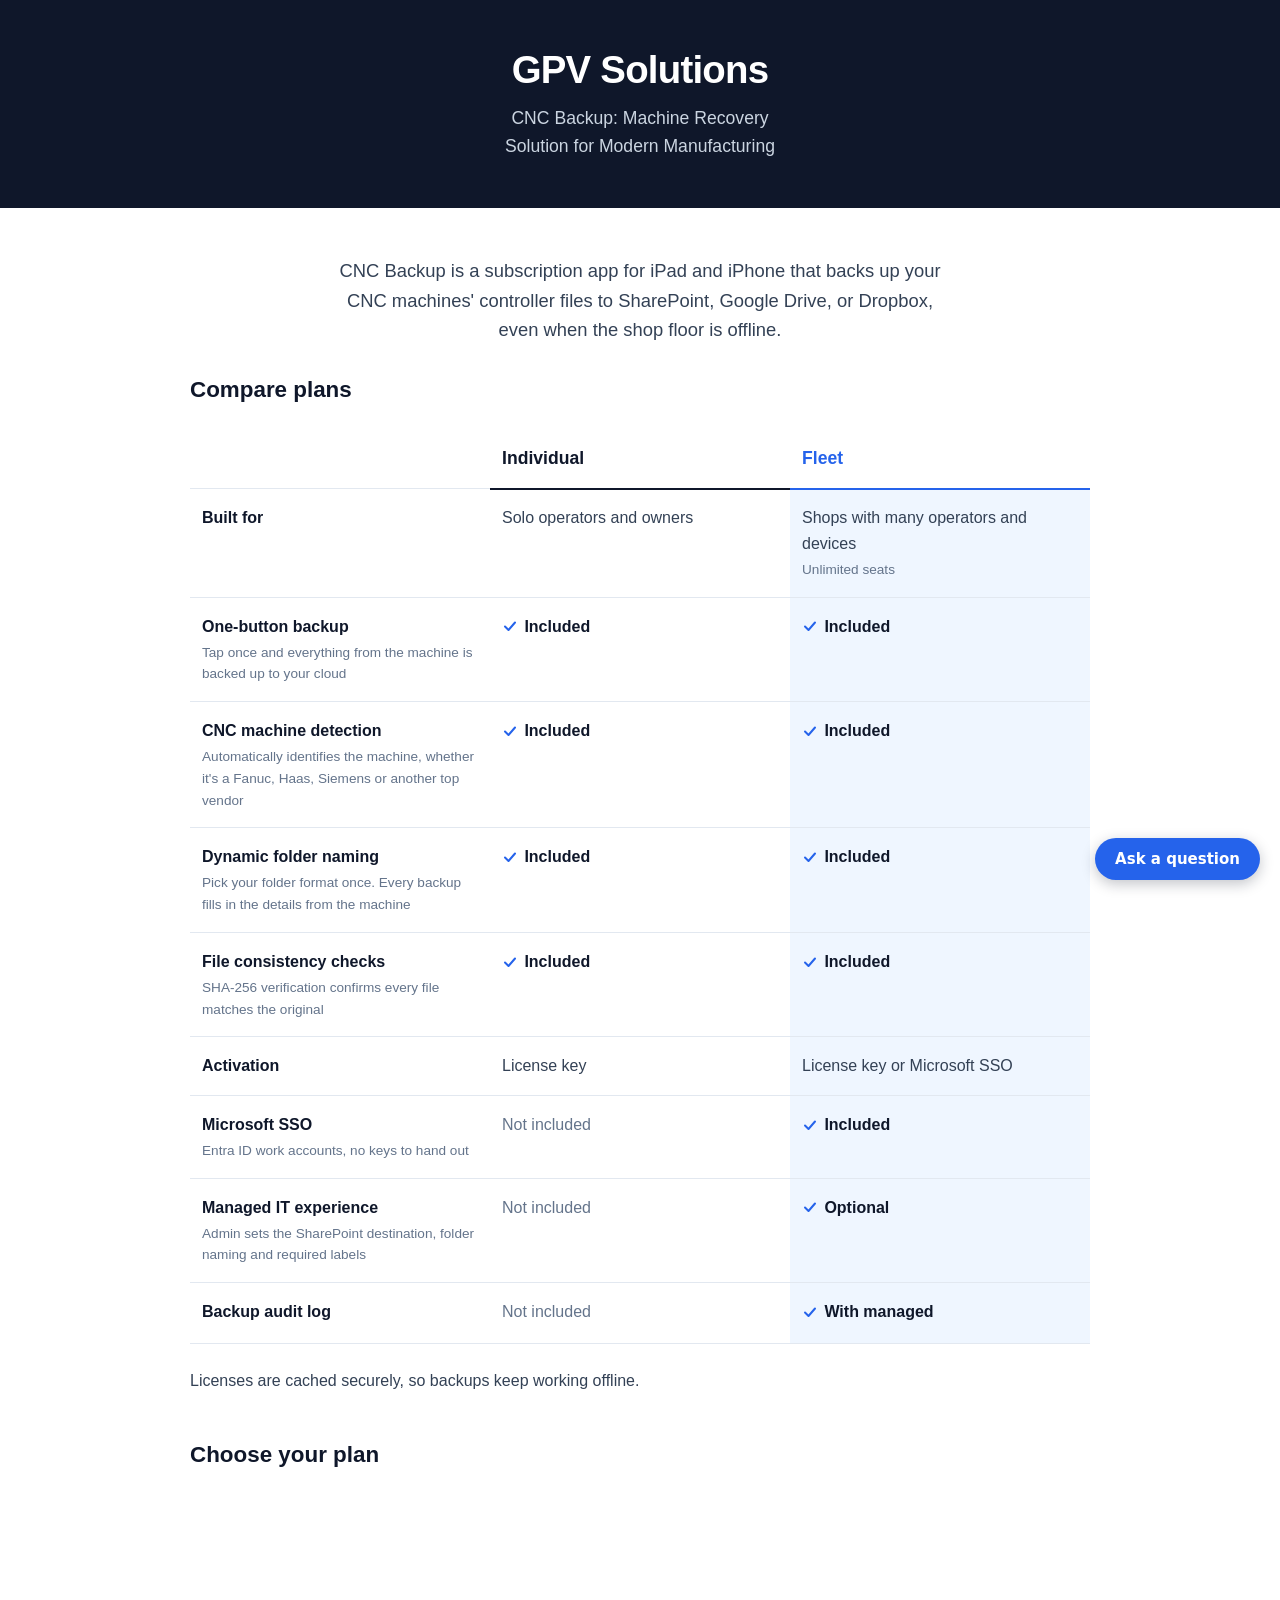
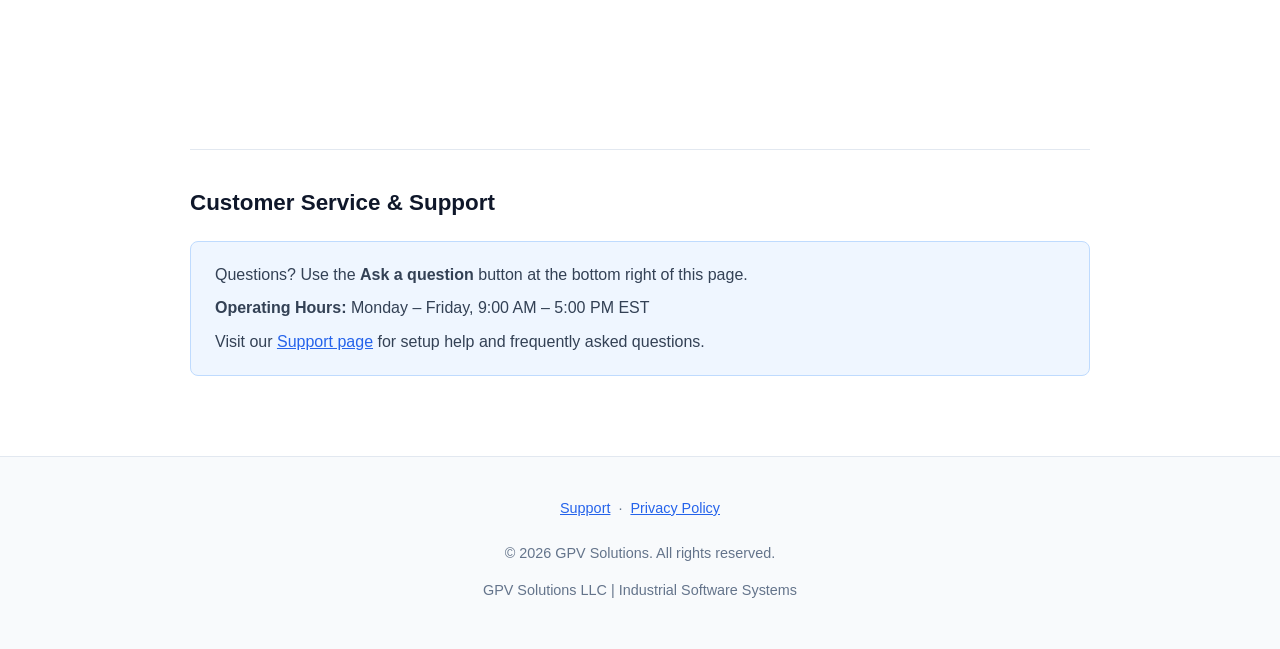
==== index.html @ 9de347da "Update index.html" ====
<!DOCTYPE html>
<html lang="en">
<head>
    <meta charset="UTF-8">
    <meta name="viewport" content="width=device-width, initial-scale=1.0">
    <title>CNC Backup | GPV Solutions</title>
    <style>
        :root {
            --primary: #0F172A;
            --accent: #2563EB;
            --bg-light: #F8FAFC;
            --text-dark: #334155;
            --border: #E2E8F0;
        }

        body {
            font-family: -apple-system, BlinkMacSystemFont, "Segoe UI", Roboto, Helvetica, Arial, sans-serif;
            margin: 0;
            padding: 0;
            color: var(--text-dark);
            background-color: #FFFFFF;
            line-height: 1.6;
        }

        header {
            background-color: var(--primary);
            color: #FFFFFF;
            padding: 3rem 1.5rem;
            text-align: center;
        }

        header h1 {
            margin: 0;
            font-size: clamp(1.8rem, 5vw, 2.4rem);
            letter-spacing: -0.02em;
            line-height: 1.15;
        }

        header p {
            margin: 0.75rem auto 0;
            max-width: 40ch;
            color: #CBD5E1;
            font-size: 1.1rem;
            text-wrap: balance;
        }

        .container {
            max-width: 900px;
            margin: 0 auto;
            padding: 3rem 1.5rem 1rem;
        }

        .hero-section {
            text-align: center;
            margin-bottom: 2rem;
        }

        .hero-section p {
            max-width: 60ch;
            font-size: 1.15rem;
            margin: 0 auto;
            text-wrap: pretty;
        }

        .policy-section {
            margin-top: 4rem;
            padding-top: 2.5rem;
            border-top: 1px solid var(--border);
        }

        .compare-section {
            margin-bottom: 3rem;
        }

        .compare-section h2,
        .pricing-section h2,
        .policy-section h2 {
            margin: 0 0 1.5rem;
            font-size: 1.4rem;
            line-height: 1.2;
            color: var(--primary);
        }

        .plans-table {
            width: 100%;
            margin: 0 0 1.5rem;
            border-collapse: collapse;
            table-layout: fixed;
        }

        .plans-table th,
        .plans-table td {
            padding: 1rem 0.75rem;
            border-bottom: 1px solid var(--border);
            text-align: left;
            vertical-align: top;
        }

        .plans-table thead th {
            border-bottom: 2px solid var(--primary);
            font-size: 1.1rem;
            color: var(--primary);
        }

        .plans-table thead th.fleet {
            border-bottom-color: var(--accent);
            color: var(--accent);
        }

        .plans-table tbody th {
            width: 32%;
            font-weight: 600;
            color: var(--primary);
        }

        .plans-table td.fleet {
            background-color: #EFF6FF;
        }

        .plans-table .no {
            color: #64748B;
        }

        .plans-table .yes {
            display: inline-flex;
            align-items: center;
            gap: 0.4rem;
            font-weight: 600;
            color: var(--primary);
        }

        .plans-table svg {
            flex: none;
            width: 1em;
            height: 1em;
            stroke: var(--accent);
        }

        .plans-table small {
            display: block;
            margin-top: 0.15rem;
            font-size: 0.85rem;
            font-weight: 400;
            color: #64748B;
        }

        .compare-section > p,
        .policy-section > p {
            max-width: 70ch;
            margin: 0;
        }

        .sr-only {
            position: absolute;
            width: 1px;
            height: 1px;
            overflow: hidden;
            clip-path: inset(50%);
        }

        a {
            color: var(--accent);
        }

        a:focus-visible {
            outline: 2px solid var(--accent);
            outline-offset: 2px;
            border-radius: 2px;
        }

        .contact-box {
            background-color: #EFF6FF;
            border: 1px solid #BFDBFE;
            border-radius: 8px;
            padding: 1.25rem 1.5rem;
        }

        .contact-box p {
            margin: 0 0 0.5rem;
        }

        .contact-box p:last-child {
            margin-bottom: 0;
        }

        footer {
            background-color: var(--bg-light);
            border-top: 1px solid var(--border);
            padding: 2rem 1rem;
            text-align: center;
            font-size: 0.9rem;
            color: #64748B;
            margin-top: 4rem;
        }

        footer a {
            display: inline-block;
            padding: 0.5rem 0.25rem;
        }

        stripe-pricing-table {
            display: block;
            min-height: 12rem;
        }

        @media (max-width: 600px) {
            header {
                padding: 2rem 1rem;
            }

            .container {
                padding: 2rem 1rem 0.5rem;
            }

            .hero-section {
                margin-bottom: 1.5rem;
            }

            .policy-section {
                margin-top: 3rem;
                padding-top: 2rem;
            }

            .compare-section h2,
            .pricing-section h2,
            .policy-section h2 {
                font-size: 1.25rem;
                margin-bottom: 1.25rem;
            }

            .plans-table thead td {
                display: none;
            }

            .plans-table,
            .plans-table thead,
            .plans-table tbody {
                display: block;
            }

            .plans-table tr {
                display: grid;
                grid-template-columns: 1fr 1fr;
                border-bottom: 1px solid var(--border);
            }

            .plans-table thead th {
                border-bottom-width: 2px;
            }

            .plans-table tbody th,
            .plans-table td {
                border-bottom: 0;
                padding: 0.75rem;
                font-size: 0.9rem;
            }

            .plans-table tbody th {
                grid-column: 1 / -1;
                width: auto;
                padding: 1rem 0.75rem 0.25rem;
            }

            .contact-box {
                padding: 1rem;
                overflow-wrap: anywhere;
            }

            footer {
                margin-top: 3rem;
            }
        }
    </style>
</head>
<body>

    <header>
        <h1>GPV Solutions</h1>
        <p>CNC Backup: Machine Recovery Solution for Modern Manufacturing</p>
    </header>

    <div class="container">
        <section class="hero-section">
            <p>CNC Backup is a subscription app for iPad and iPhone that backs up your CNC machines' controller files to SharePoint, Google Drive, or Dropbox, even when the shop floor is offline.</p>
        </section>

        <section class="compare-section" id="compare">
            <h2>Compare plans</h2>
            <table class="plans-table">
                <caption class="sr-only">Individual and Fleet plans compared</caption>
                <thead><tr><td></td><th scope="col">Individual</th><th scope="col" class="fleet">Fleet</th></tr></thead>
                <tbody>
                    <tr><th scope="row">Built for</th><td data-label="Individual">Solo operators and owners</td><td class="fleet" data-label="Fleet">Shops with many operators and devices<small>Unlimited seats</small></td></tr>
                    <tr><th scope="row">One-button backup<small>Tap once and everything from the machine is backed up to your cloud</small></th><td data-label="Individual"><span class="yes"><svg viewBox="0 0 16 16" fill="none" stroke-width="2" stroke-linecap="round" stroke-linejoin="round" aria-hidden="true"><path d="M3 8.5l3.5 3.5L13 4.5"/></svg>Included</span></td><td class="fleet" data-label="Fleet"><span class="yes"><svg viewBox="0 0 16 16" fill="none" stroke-width="2" stroke-linecap="round" stroke-linejoin="round" aria-hidden="true"><path d="M3 8.5l3.5 3.5L13 4.5"/></svg>Included</span></td></tr>
                    <tr><th scope="row">CNC machine detection<small>Automatically identifies the machine, whether it's a Fanuc, Haas, Siemens or another top vendor</small></th><td data-label="Individual"><span class="yes"><svg viewBox="0 0 16 16" fill="none" stroke-width="2" stroke-linecap="round" stroke-linejoin="round" aria-hidden="true"><path d="M3 8.5l3.5 3.5L13 4.5"/></svg>Included</span></td><td class="fleet" data-label="Fleet"><span class="yes"><svg viewBox="0 0 16 16" fill="none" stroke-width="2" stroke-linecap="round" stroke-linejoin="round" aria-hidden="true"><path d="M3 8.5l3.5 3.5L13 4.5"/></svg>Included</span></td></tr>
                    <tr><th scope="row">Dynamic folder naming<small>Pick your folder format once. Every backup fills in the details from the machine</small></th><td data-label="Individual"><span class="yes"><svg viewBox="0 0 16 16" fill="none" stroke-width="2" stroke-linecap="round" stroke-linejoin="round" aria-hidden="true"><path d="M3 8.5l3.5 3.5L13 4.5"/></svg>Included</span></td><td class="fleet" data-label="Fleet"><span class="yes"><svg viewBox="0 0 16 16" fill="none" stroke-width="2" stroke-linecap="round" stroke-linejoin="round" aria-hidden="true"><path d="M3 8.5l3.5 3.5L13 4.5"/></svg>Included</span></td></tr>
                    <tr><th scope="row">File consistency checks<small>SHA-256 verification confirms every file matches the original</small></th><td data-label="Individual"><span class="yes"><svg viewBox="0 0 16 16" fill="none" stroke-width="2" stroke-linecap="round" stroke-linejoin="round" aria-hidden="true"><path d="M3 8.5l3.5 3.5L13 4.5"/></svg>Included</span></td><td class="fleet" data-label="Fleet"><span class="yes"><svg viewBox="0 0 16 16" fill="none" stroke-width="2" stroke-linecap="round" stroke-linejoin="round" aria-hidden="true"><path d="M3 8.5l3.5 3.5L13 4.5"/></svg>Included</span></td></tr>
                    <tr><th scope="row">Activation</th><td data-label="Individual">License key</td><td class="fleet" data-label="Fleet">License key or Microsoft SSO</td></tr>
                    <tr><th scope="row">Microsoft SSO<small>Entra ID work accounts, no keys to hand out</small></th><td data-label="Individual"><span class="no">Not included</span></td><td class="fleet" data-label="Fleet"><span class="yes"><svg viewBox="0 0 16 16" fill="none" stroke-width="2" stroke-linecap="round" stroke-linejoin="round" aria-hidden="true"><path d="M3 8.5l3.5 3.5L13 4.5"/></svg>Included</span></td></tr>
                    <tr><th scope="row">Managed IT experience<small>Admin sets the SharePoint destination, folder naming and required labels</small></th><td data-label="Individual"><span class="no">Not included</span></td><td class="fleet" data-label="Fleet"><span class="yes"><svg viewBox="0 0 16 16" fill="none" stroke-width="2" stroke-linecap="round" stroke-linejoin="round" aria-hidden="true"><path d="M3 8.5l3.5 3.5L13 4.5"/></svg>Optional</span></td></tr>
                    <tr><th scope="row">Backup audit log</th><td data-label="Individual"><span class="no">Not included</span></td><td class="fleet" data-label="Fleet"><span class="yes"><svg viewBox="0 0 16 16" fill="none" stroke-width="2" stroke-linecap="round" stroke-linejoin="round" aria-hidden="true"><path d="M3 8.5l3.5 3.5L13 4.5"/></svg>With managed</span></td></tr>
                </tbody>
            </table>
            <p>Licenses are cached securely, so backups keep working offline.</p>
        </section>

        <section class="pricing-section">
            <h2>Choose your plan</h2>
            <script async src="https://js.stripe.com/v3/pricing-table.js"></script>
            <stripe-pricing-table pricing-table-id="prctbl_1UYGYJRRQgyeLbVDGSSF1JVD"
            publishable-key="pk_live_51Txz4TRRQgyeLbVDjcvclPk71nk8FuPgLE66whUnfpc3ymWuk6MOsaTriy6uQt2qpFPwfPW4QoSf4fsJdfJip7LT007rdh4G5H">
            </stripe-pricing-table>
        </section>

        <section class="policy-section">
            <h2>Customer Service &amp; Support</h2>
            <div class="contact-box">
                <p>Questions? Use the <strong>Ask a question</strong> button at the bottom right of this page.</p>
                <p><strong>Operating Hours:</strong> Monday – Friday, 9:00 AM – 5:00 PM EST</p>
                <p>Visit our <a href="support.html">Support page</a> for setup help and frequently asked questions.</p>
            </div>
        </section>
    </div>

    <footer>
        <a href="support.html">Support</a> &middot; <a href="privacy.html">Privacy Policy</a>
        <p>&copy; 2026 GPV Solutions. All rights reserved.</p>
        <p>GPV Solutions LLC | Industrial Software Systems</p>
    </footer>

    <script src="contact.js" defer></script>
</body>
</html>
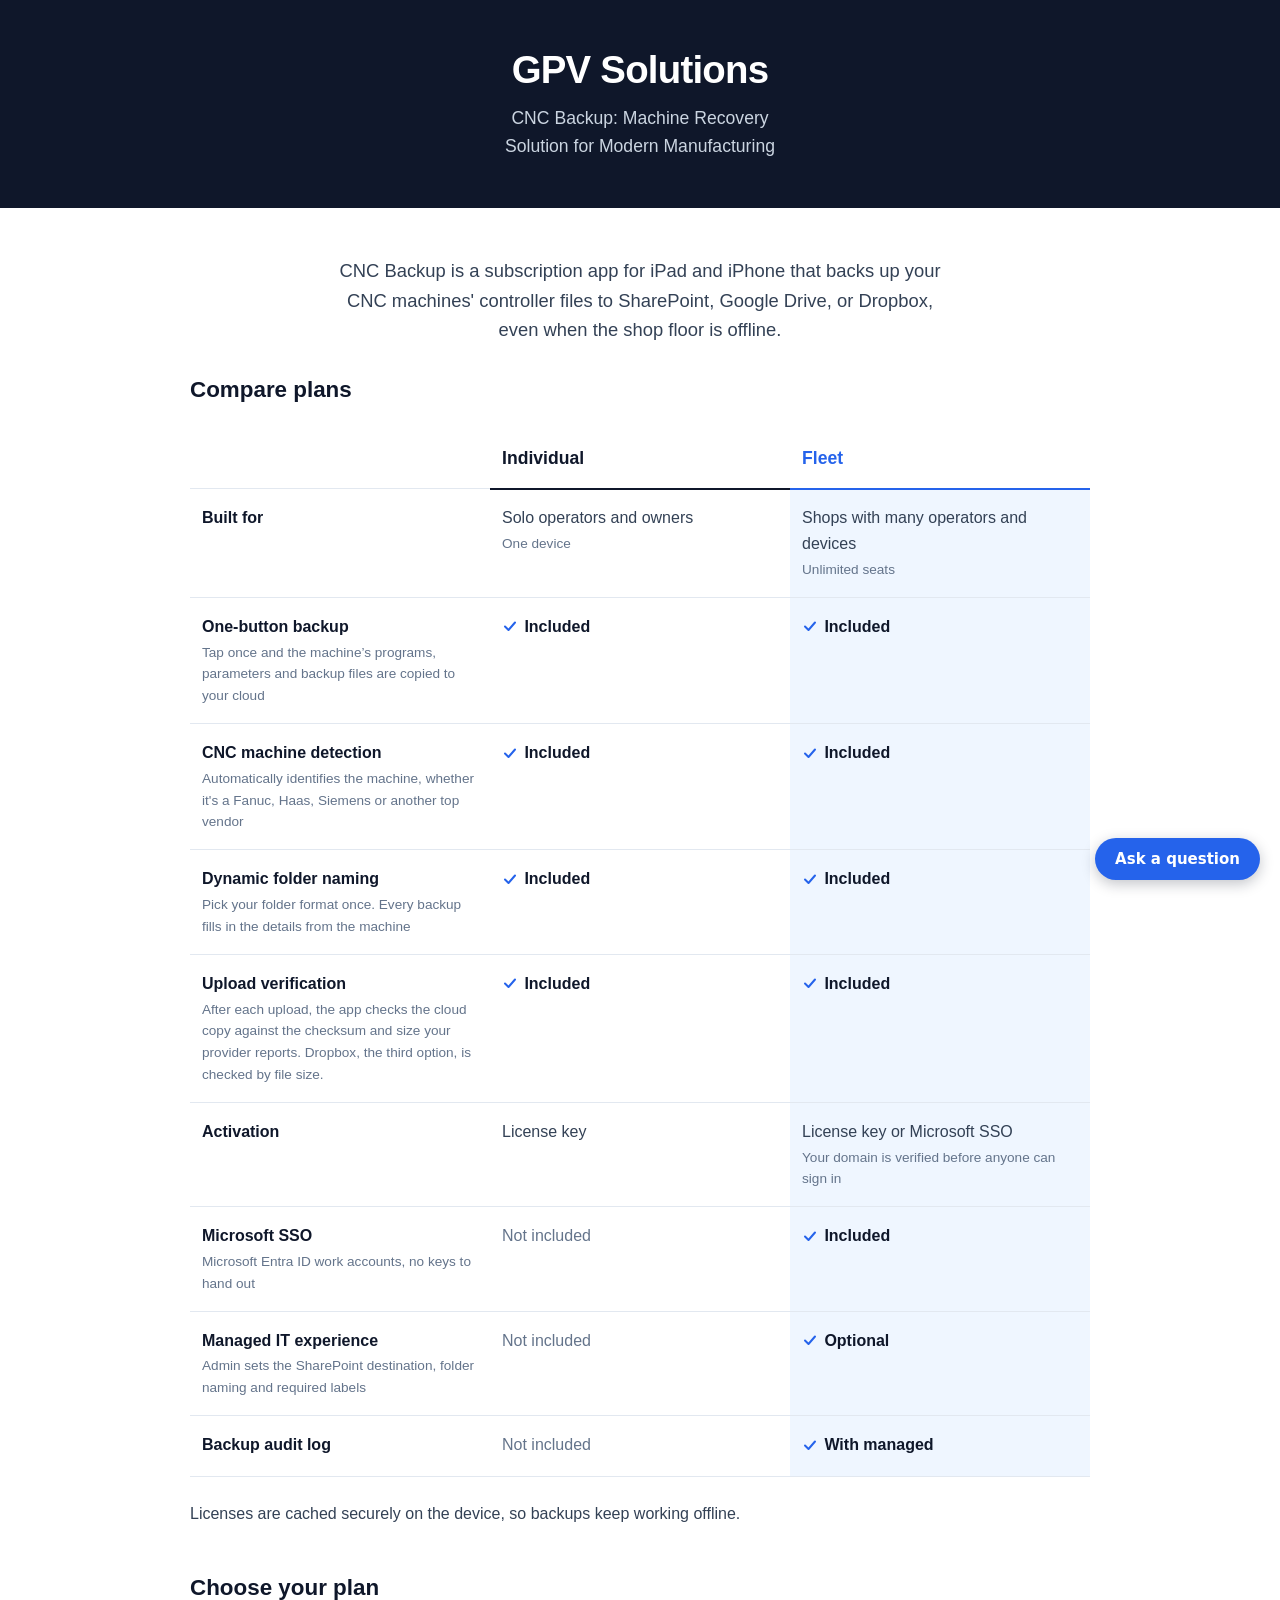
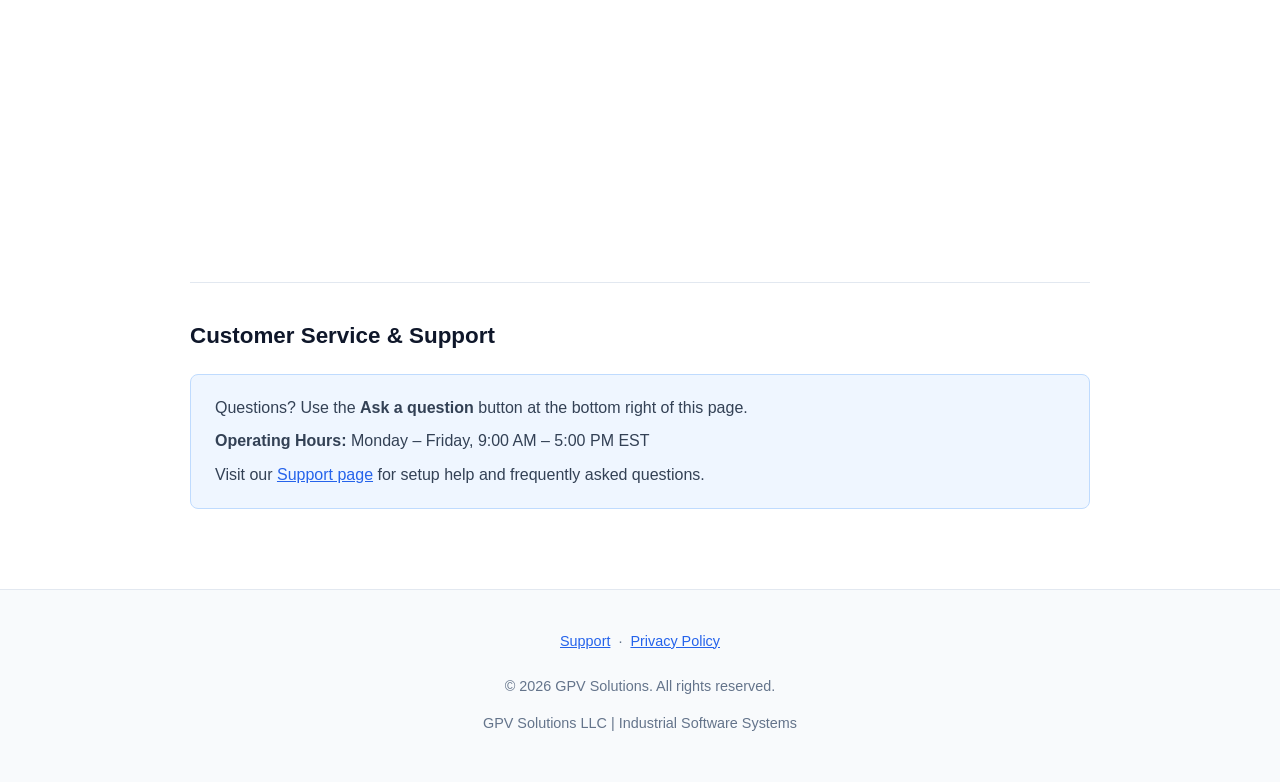
==== commit fbdcef9a: "Site: accurate upload-verification claim, support FAQ and privacy policy for the app - Replace the S" ====
--- a/index.html
+++ b/index.html
@@ -290,18 +290,18 @@
                 <caption class="sr-only">Individual and Fleet plans compared</caption>
                 <thead><tr><td></td><th scope="col">Individual</th><th scope="col" class="fleet">Fleet</th></tr></thead>
                 <tbody>
-                    <tr><th scope="row">Built for</th><td data-label="Individual">Solo operators and owners</td><td class="fleet" data-label="Fleet">Shops with many operators and devices<small>Unlimited seats</small></td></tr>
-                    <tr><th scope="row">One-button backup<small>Tap once and everything from the machine is backed up to your cloud</small></th><td data-label="Individual"><span class="yes"><svg viewBox="0 0 16 16" fill="none" stroke-width="2" stroke-linecap="round" stroke-linejoin="round" aria-hidden="true"><path d="M3 8.5l3.5 3.5L13 4.5"/></svg>Included</span></td><td class="fleet" data-label="Fleet"><span class="yes"><svg viewBox="0 0 16 16" fill="none" stroke-width="2" stroke-linecap="round" stroke-linejoin="round" aria-hidden="true"><path d="M3 8.5l3.5 3.5L13 4.5"/></svg>Included</span></td></tr>
+                    <tr><th scope="row">Built for</th><td data-label="Individual">Solo operators and owners<small>One device</small></td><td class="fleet" data-label="Fleet">Shops with many operators and devices<small>Unlimited seats</small></td></tr>
+                    <tr><th scope="row">One-button backup<small>Tap once and the machine&rsquo;s programs, parameters and backup files are copied to your cloud</small></th><td data-label="Individual"><span class="yes"><svg viewBox="0 0 16 16" fill="none" stroke-width="2" stroke-linecap="round" stroke-linejoin="round" aria-hidden="true"><path d="M3 8.5l3.5 3.5L13 4.5"/></svg>Included</span></td><td class="fleet" data-label="Fleet"><span class="yes"><svg viewBox="0 0 16 16" fill="none" stroke-width="2" stroke-linecap="round" stroke-linejoin="round" aria-hidden="true"><path d="M3 8.5l3.5 3.5L13 4.5"/></svg>Included</span></td></tr>
                     <tr><th scope="row">CNC machine detection<small>Automatically identifies the machine, whether it's a Fanuc, Haas, Siemens or another top vendor</small></th><td data-label="Individual"><span class="yes"><svg viewBox="0 0 16 16" fill="none" stroke-width="2" stroke-linecap="round" stroke-linejoin="round" aria-hidden="true"><path d="M3 8.5l3.5 3.5L13 4.5"/></svg>Included</span></td><td class="fleet" data-label="Fleet"><span class="yes"><svg viewBox="0 0 16 16" fill="none" stroke-width="2" stroke-linecap="round" stroke-linejoin="round" aria-hidden="true"><path d="M3 8.5l3.5 3.5L13 4.5"/></svg>Included</span></td></tr>
                     <tr><th scope="row">Dynamic folder naming<small>Pick your folder format once. Every backup fills in the details from the machine</small></th><td data-label="Individual"><span class="yes"><svg viewBox="0 0 16 16" fill="none" stroke-width="2" stroke-linecap="round" stroke-linejoin="round" aria-hidden="true"><path d="M3 8.5l3.5 3.5L13 4.5"/></svg>Included</span></td><td class="fleet" data-label="Fleet"><span class="yes"><svg viewBox="0 0 16 16" fill="none" stroke-width="2" stroke-linecap="round" stroke-linejoin="round" aria-hidden="true"><path d="M3 8.5l3.5 3.5L13 4.5"/></svg>Included</span></td></tr>
-                    <tr><th scope="row">File consistency checks<small>SHA-256 verification confirms every file matches the original</small></th><td data-label="Individual"><span class="yes"><svg viewBox="0 0 16 16" fill="none" stroke-width="2" stroke-linecap="round" stroke-linejoin="round" aria-hidden="true"><path d="M3 8.5l3.5 3.5L13 4.5"/></svg>Included</span></td><td class="fleet" data-label="Fleet"><span class="yes"><svg viewBox="0 0 16 16" fill="none" stroke-width="2" stroke-linecap="round" stroke-linejoin="round" aria-hidden="true"><path d="M3 8.5l3.5 3.5L13 4.5"/></svg>Included</span></td></tr>
-                    <tr><th scope="row">Activation</th><td data-label="Individual">License key</td><td class="fleet" data-label="Fleet">License key or Microsoft SSO</td></tr>
-                    <tr><th scope="row">Microsoft SSO<small>Entra ID work accounts, no keys to hand out</small></th><td data-label="Individual"><span class="no">Not included</span></td><td class="fleet" data-label="Fleet"><span class="yes"><svg viewBox="0 0 16 16" fill="none" stroke-width="2" stroke-linecap="round" stroke-linejoin="round" aria-hidden="true"><path d="M3 8.5l3.5 3.5L13 4.5"/></svg>Included</span></td></tr>
+                    <tr><th scope="row">Upload verification<small>After each upload, the app checks the cloud copy against the checksum and size your provider reports. Dropbox, the third option, is checked by file size.</small></th><td data-label="Individual"><span class="yes"><svg viewBox="0 0 16 16" fill="none" stroke-width="2" stroke-linecap="round" stroke-linejoin="round" aria-hidden="true"><path d="M3 8.5l3.5 3.5L13 4.5"/></svg>Included</span></td><td class="fleet" data-label="Fleet"><span class="yes"><svg viewBox="0 0 16 16" fill="none" stroke-width="2" stroke-linecap="round" stroke-linejoin="round" aria-hidden="true"><path d="M3 8.5l3.5 3.5L13 4.5"/></svg>Included</span></td></tr>
+                    <tr><th scope="row">Activation</th><td data-label="Individual">License key</td><td class="fleet" data-label="Fleet">License key or Microsoft SSO<small>Your domain is verified before anyone can sign in</small></td></tr>
+                    <tr><th scope="row">Microsoft SSO<small>Microsoft Entra ID work accounts, no keys to hand out</small></th><td data-label="Individual"><span class="no">Not included</span></td><td class="fleet" data-label="Fleet"><span class="yes"><svg viewBox="0 0 16 16" fill="none" stroke-width="2" stroke-linecap="round" stroke-linejoin="round" aria-hidden="true"><path d="M3 8.5l3.5 3.5L13 4.5"/></svg>Included</span></td></tr>
                     <tr><th scope="row">Managed IT experience<small>Admin sets the SharePoint destination, folder naming and required labels</small></th><td data-label="Individual"><span class="no">Not included</span></td><td class="fleet" data-label="Fleet"><span class="yes"><svg viewBox="0 0 16 16" fill="none" stroke-width="2" stroke-linecap="round" stroke-linejoin="round" aria-hidden="true"><path d="M3 8.5l3.5 3.5L13 4.5"/></svg>Optional</span></td></tr>
                     <tr><th scope="row">Backup audit log</th><td data-label="Individual"><span class="no">Not included</span></td><td class="fleet" data-label="Fleet"><span class="yes"><svg viewBox="0 0 16 16" fill="none" stroke-width="2" stroke-linecap="round" stroke-linejoin="round" aria-hidden="true"><path d="M3 8.5l3.5 3.5L13 4.5"/></svg>With managed</span></td></tr>
                 </tbody>
             </table>
-            <p>Licenses are cached securely, so backups keep working offline.</p>
+            <p>Licenses are cached securely on the device, so backups keep working offline.</p>
         </section>
 
         <section class="pricing-section">
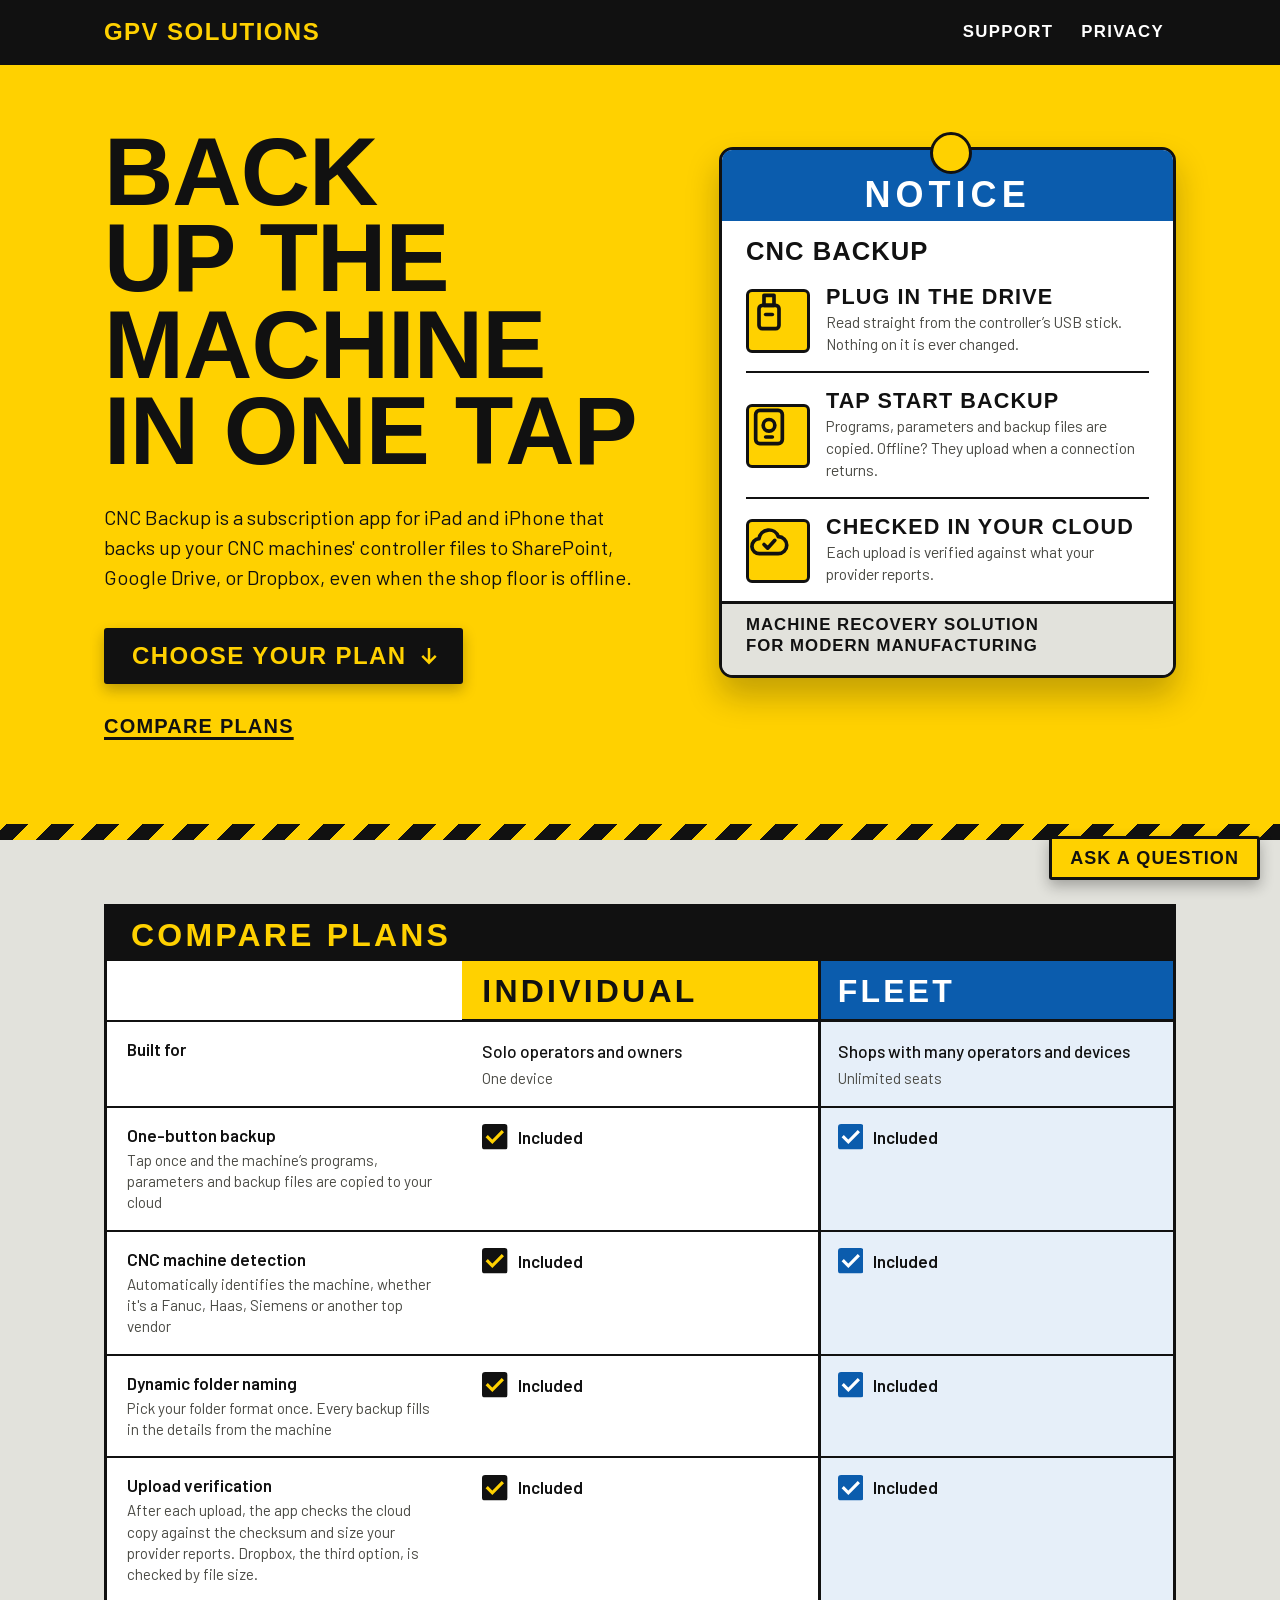
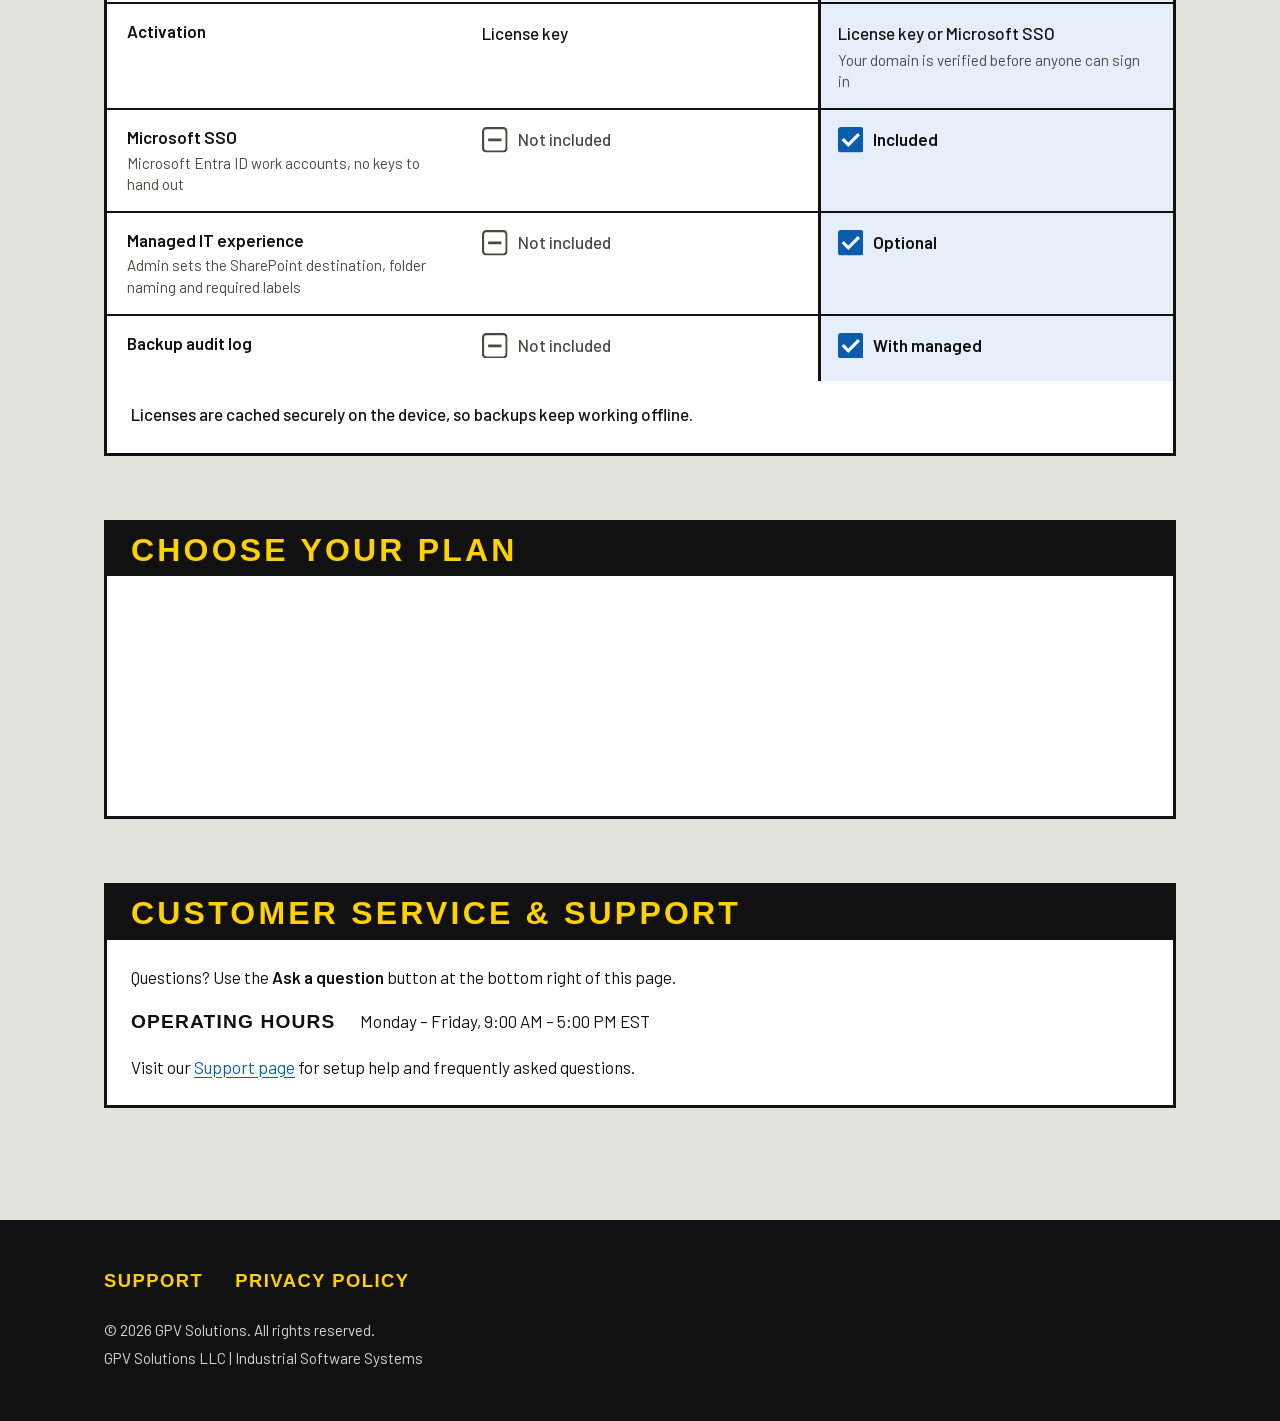
==== commit 6578191f: "first" ====
--- a/index.html
+++ b/index.html
@@ -4,328 +4,121 @@
     <meta charset="UTF-8">
     <meta name="viewport" content="width=device-width, initial-scale=1.0">
     <title>CNC Backup | GPV Solutions</title>
-    <style>
-        :root {
-            --primary: #0F172A;
-            --accent: #2563EB;
-            --bg-light: #F8FAFC;
-            --text-dark: #334155;
-            --border: #E2E8F0;
-        }
-
-        body {
-            font-family: -apple-system, BlinkMacSystemFont, "Segoe UI", Roboto, Helvetica, Arial, sans-serif;
-            margin: 0;
-            padding: 0;
-            color: var(--text-dark);
-            background-color: #FFFFFF;
-            line-height: 1.6;
-        }
-
-        header {
-            background-color: var(--primary);
-            color: #FFFFFF;
-            padding: 3rem 1.5rem;
-            text-align: center;
-        }
-
-        header h1 {
-            margin: 0;
-            font-size: clamp(1.8rem, 5vw, 2.4rem);
-            letter-spacing: -0.02em;
-            line-height: 1.15;
-        }
-
-        header p {
-            margin: 0.75rem auto 0;
-            max-width: 40ch;
-            color: #CBD5E1;
-            font-size: 1.1rem;
-            text-wrap: balance;
-        }
-
-        .container {
-            max-width: 900px;
-            margin: 0 auto;
-            padding: 3rem 1.5rem 1rem;
-        }
-
-        .hero-section {
-            text-align: center;
-            margin-bottom: 2rem;
-        }
-
-        .hero-section p {
-            max-width: 60ch;
-            font-size: 1.15rem;
-            margin: 0 auto;
-            text-wrap: pretty;
-        }
-
-        .policy-section {
-            margin-top: 4rem;
-            padding-top: 2.5rem;
-            border-top: 1px solid var(--border);
-        }
-
-        .compare-section {
-            margin-bottom: 3rem;
-        }
-
-        .compare-section h2,
-        .pricing-section h2,
-        .policy-section h2 {
-            margin: 0 0 1.5rem;
-            font-size: 1.4rem;
-            line-height: 1.2;
-            color: var(--primary);
-        }
-
-        .plans-table {
-            width: 100%;
-            margin: 0 0 1.5rem;
-            border-collapse: collapse;
-            table-layout: fixed;
-        }
-
-        .plans-table th,
-        .plans-table td {
-            padding: 1rem 0.75rem;
-            border-bottom: 1px solid var(--border);
-            text-align: left;
-            vertical-align: top;
-        }
-
-        .plans-table thead th {
-            border-bottom: 2px solid var(--primary);
-            font-size: 1.1rem;
-            color: var(--primary);
-        }
-
-        .plans-table thead th.fleet {
-            border-bottom-color: var(--accent);
-            color: var(--accent);
-        }
-
-        .plans-table tbody th {
-            width: 32%;
-            font-weight: 600;
-            color: var(--primary);
-        }
-
-        .plans-table td.fleet {
-            background-color: #EFF6FF;
-        }
-
-        .plans-table .no {
-            color: #64748B;
-        }
-
-        .plans-table .yes {
-            display: inline-flex;
-            align-items: center;
-            gap: 0.4rem;
-            font-weight: 600;
-            color: var(--primary);
-        }
-
-        .plans-table svg {
-            flex: none;
-            width: 1em;
-            height: 1em;
-            stroke: var(--accent);
-        }
-
-        .plans-table small {
-            display: block;
-            margin-top: 0.15rem;
-            font-size: 0.85rem;
-            font-weight: 400;
-            color: #64748B;
-        }
-
-        .compare-section > p,
-        .policy-section > p {
-            max-width: 70ch;
-            margin: 0;
-        }
-
-        .sr-only {
-            position: absolute;
-            width: 1px;
-            height: 1px;
-            overflow: hidden;
-            clip-path: inset(50%);
-        }
-
-        a {
-            color: var(--accent);
-        }
-
-        a:focus-visible {
-            outline: 2px solid var(--accent);
-            outline-offset: 2px;
-            border-radius: 2px;
-        }
-
-        .contact-box {
-            background-color: #EFF6FF;
-            border: 1px solid #BFDBFE;
-            border-radius: 8px;
-            padding: 1.25rem 1.5rem;
-        }
-
-        .contact-box p {
-            margin: 0 0 0.5rem;
-        }
-
-        .contact-box p:last-child {
-            margin-bottom: 0;
-        }
-
-        footer {
-            background-color: var(--bg-light);
-            border-top: 1px solid var(--border);
-            padding: 2rem 1rem;
-            text-align: center;
-            font-size: 0.9rem;
-            color: #64748B;
-            margin-top: 4rem;
-        }
-
-        footer a {
-            display: inline-block;
-            padding: 0.5rem 0.25rem;
-        }
-
-        stripe-pricing-table {
-            display: block;
-            min-height: 12rem;
-        }
-
-        @media (max-width: 600px) {
-            header {
-                padding: 2rem 1rem;
-            }
-
-            .container {
-                padding: 2rem 1rem 0.5rem;
-            }
-
-            .hero-section {
-                margin-bottom: 1.5rem;
-            }
-
-            .policy-section {
-                margin-top: 3rem;
-                padding-top: 2rem;
-            }
-
-            .compare-section h2,
-            .pricing-section h2,
-            .policy-section h2 {
-                font-size: 1.25rem;
-                margin-bottom: 1.25rem;
-            }
-
-            .plans-table thead td {
-                display: none;
-            }
-
-            .plans-table,
-            .plans-table thead,
-            .plans-table tbody {
-                display: block;
-            }
-
-            .plans-table tr {
-                display: grid;
-                grid-template-columns: 1fr 1fr;
-                border-bottom: 1px solid var(--border);
-            }
-
-            .plans-table thead th {
-                border-bottom-width: 2px;
-            }
-
-            .plans-table tbody th,
-            .plans-table td {
-                border-bottom: 0;
-                padding: 0.75rem;
-                font-size: 0.9rem;
-            }
-
-            .plans-table tbody th {
-                grid-column: 1 / -1;
-                width: auto;
-                padding: 1rem 0.75rem 0.25rem;
-            }
-
-            .contact-box {
-                padding: 1rem;
-                overflow-wrap: anywhere;
-            }
-
-            footer {
-                margin-top: 3rem;
-            }
-        }
-    </style>
+    <meta name="description" content="CNC Backup is a subscription app for iPad and iPhone that backs up your CNC machines' controller files to SharePoint, Google Drive, or Dropbox, even when the shop floor is offline.">
+    <link rel="preload" href="fonts/BarlowCondensed-800.woff2" as="font" type="font/woff2" crossorigin>
+    <link rel="stylesheet" href="site.css">
 </head>
 <body>
+<!--
+THESIS: Shop-floor safety signage. The site is the sign every machinist already trusts, a header band, a message panel, a tag on a hole. It refuses the dark-navy hero with a blue button and a grid of feature cards.
+OWN-WORLD: Safety yellow field, ink black bands, white message panels, one NOTICE blue for Fleet, concrete ground. Barlow Condensed caps for signal words, Barlow for messages. Hazard stripe used once as a seam. Pictograms boxed in 3px black.
+STORY: The visitor learns that one tap copies a machine's files to a verified cloud copy even offline, sees Individual vs Fleet in one table, and picks a plan.
+FIRST VIEWPORT: Yellow field. Left: 6rem condensed headline, lede, black Choose-your-plan button. Right: a white tag hanging from a hole, blue NOTICE band, three pictogram steps (plug in, tap, verified copy).
+FORM: ANSI-style signage and tags, assigned roll 6 of 7, seed key a339f99c.
+FINISH: unreviewed and undocumented is unfinished; this build ends with the finish review, the verdict, and DESIGN.md
+-->
 
-    <header>
-        <h1>GPV Solutions</h1>
-        <p>CNC Backup: Machine Recovery Solution for Modern Manufacturing</p>
-    </header>
+    <svg width="0" height="0" style="position:absolute" aria-hidden="true" focusable="false">
+        <symbol id="yes" viewBox="0 0 24 24"><rect width="24" height="24" rx="3" style="fill:var(--mk-bg)"/><path d="M5.5 12.5l4.2 4.2L18.5 7.8" style="fill:none;stroke:var(--mk-fg);stroke-width:3;stroke-linecap:square"/></symbol>
+        <symbol id="no" viewBox="0 0 24 24"><rect x="1" y="1" width="22" height="22" rx="3" style="fill:none;stroke:var(--mk-fg);stroke-width:2"/><path d="M7 12h10" style="fill:none;stroke:var(--mk-fg);stroke-width:2.5;stroke-linecap:square"/></symbol>
+    </svg>
 
-    <div class="container">
-        <section class="hero-section">
-            <p>CNC Backup is a subscription app for iPad and iPhone that backs up your CNC machines' controller files to SharePoint, Google Drive, or Dropbox, even when the shop floor is offline.</p>
-        </section>
+    <div class="topbar">
+        <div class="topbar-inner">
+            <a class="wordmark" href="index.html">GPV Solutions</a>
+            <nav aria-label="Site">
+                <a href="support.html">Support</a>
+                <a href="privacy.html">Privacy</a>
+            </nav>
+        </div>
+    </div>
 
-        <section class="compare-section" id="compare">
-            <h2>Compare plans</h2>
-            <table class="plans-table">
-                <caption class="sr-only">Individual and Fleet plans compared</caption>
-                <thead><tr><td></td><th scope="col">Individual</th><th scope="col" class="fleet">Fleet</th></tr></thead>
-                <tbody>
-                    <tr><th scope="row">Built for</th><td data-label="Individual">Solo operators and owners<small>One device</small></td><td class="fleet" data-label="Fleet">Shops with many operators and devices<small>Unlimited seats</small></td></tr>
-                    <tr><th scope="row">One-button backup<small>Tap once and the machine&rsquo;s programs, parameters and backup files are copied to your cloud</small></th><td data-label="Individual"><span class="yes"><svg viewBox="0 0 16 16" fill="none" stroke-width="2" stroke-linecap="round" stroke-linejoin="round" aria-hidden="true"><path d="M3 8.5l3.5 3.5L13 4.5"/></svg>Included</span></td><td class="fleet" data-label="Fleet"><span class="yes"><svg viewBox="0 0 16 16" fill="none" stroke-width="2" stroke-linecap="round" stroke-linejoin="round" aria-hidden="true"><path d="M3 8.5l3.5 3.5L13 4.5"/></svg>Included</span></td></tr>
-                    <tr><th scope="row">CNC machine detection<small>Automatically identifies the machine, whether it's a Fanuc, Haas, Siemens or another top vendor</small></th><td data-label="Individual"><span class="yes"><svg viewBox="0 0 16 16" fill="none" stroke-width="2" stroke-linecap="round" stroke-linejoin="round" aria-hidden="true"><path d="M3 8.5l3.5 3.5L13 4.5"/></svg>Included</span></td><td class="fleet" data-label="Fleet"><span class="yes"><svg viewBox="0 0 16 16" fill="none" stroke-width="2" stroke-linecap="round" stroke-linejoin="round" aria-hidden="true"><path d="M3 8.5l3.5 3.5L13 4.5"/></svg>Included</span></td></tr>
-                    <tr><th scope="row">Dynamic folder naming<small>Pick your folder format once. Every backup fills in the details from the machine</small></th><td data-label="Individual"><span class="yes"><svg viewBox="0 0 16 16" fill="none" stroke-width="2" stroke-linecap="round" stroke-linejoin="round" aria-hidden="true"><path d="M3 8.5l3.5 3.5L13 4.5"/></svg>Included</span></td><td class="fleet" data-label="Fleet"><span class="yes"><svg viewBox="0 0 16 16" fill="none" stroke-width="2" stroke-linecap="round" stroke-linejoin="round" aria-hidden="true"><path d="M3 8.5l3.5 3.5L13 4.5"/></svg>Included</span></td></tr>
-                    <tr><th scope="row">Upload verification<small>After each upload, the app checks the cloud copy against the checksum and size your provider reports. Dropbox, the third option, is checked by file size.</small></th><td data-label="Individual"><span class="yes"><svg viewBox="0 0 16 16" fill="none" stroke-width="2" stroke-linecap="round" stroke-linejoin="round" aria-hidden="true"><path d="M3 8.5l3.5 3.5L13 4.5"/></svg>Included</span></td><td class="fleet" data-label="Fleet"><span class="yes"><svg viewBox="0 0 16 16" fill="none" stroke-width="2" stroke-linecap="round" stroke-linejoin="round" aria-hidden="true"><path d="M3 8.5l3.5 3.5L13 4.5"/></svg>Included</span></td></tr>
-                    <tr><th scope="row">Activation</th><td data-label="Individual">License key</td><td class="fleet" data-label="Fleet">License key or Microsoft SSO<small>Your domain is verified before anyone can sign in</small></td></tr>
-                    <tr><th scope="row">Microsoft SSO<small>Microsoft Entra ID work accounts, no keys to hand out</small></th><td data-label="Individual"><span class="no">Not included</span></td><td class="fleet" data-label="Fleet"><span class="yes"><svg viewBox="0 0 16 16" fill="none" stroke-width="2" stroke-linecap="round" stroke-linejoin="round" aria-hidden="true"><path d="M3 8.5l3.5 3.5L13 4.5"/></svg>Included</span></td></tr>
-                    <tr><th scope="row">Managed IT experience<small>Admin sets the SharePoint destination, folder naming and required labels</small></th><td data-label="Individual"><span class="no">Not included</span></td><td class="fleet" data-label="Fleet"><span class="yes"><svg viewBox="0 0 16 16" fill="none" stroke-width="2" stroke-linecap="round" stroke-linejoin="round" aria-hidden="true"><path d="M3 8.5l3.5 3.5L13 4.5"/></svg>Optional</span></td></tr>
-                    <tr><th scope="row">Backup audit log</th><td data-label="Individual"><span class="no">Not included</span></td><td class="fleet" data-label="Fleet"><span class="yes"><svg viewBox="0 0 16 16" fill="none" stroke-width="2" stroke-linecap="round" stroke-linejoin="round" aria-hidden="true"><path d="M3 8.5l3.5 3.5L13 4.5"/></svg>With managed</span></td></tr>
-                </tbody>
-            </table>
-            <p>Licenses are cached securely on the device, so backups keep working offline.</p>
-        </section>
+    <main>
+        <section class="hero">
+            <div class="hero-inner">
+                <div>
+                    <h1>Back up the machine in one tap</h1>
+                    <p class="lede">CNC Backup is a subscription app for iPad and iPhone that backs up your CNC machines' controller files to SharePoint, Google Drive, or Dropbox, even when the shop floor is offline.</p>
+                    <div class="hero-actions">
+                        <a class="btn" href="#plans">Choose your plan <svg viewBox="0 0 24 24" aria-hidden="true"><path d="M12 4v15M5 13l7 7 7-7"/></svg></a>
+                        <a class="text-link" href="#compare">Compare plans</a>
+                    </div>
+                </div>
 
-        <section class="pricing-section">
-            <h2>Choose your plan</h2>
-            <script async src="https://js.stripe.com/v3/pricing-table.js"></script>
-            <stripe-pricing-table pricing-table-id="prctbl_1UYGYJRRQgyeLbVDGSSF1JVD"
-            publishable-key="pk_live_51Txz4TRRQgyeLbVDjcvclPk71nk8FuPgLE66whUnfpc3ymWuk6MOsaTriy6uQt2qpFPwfPW4QoSf4fsJdfJip7LT007rdh4G5H">
-            </stripe-pricing-table>
-        </section>
-
-        <section class="policy-section">
-            <h2>Customer Service &amp; Support</h2>
-            <div class="contact-box">
-                <p>Questions? Use the <strong>Ask a question</strong> button at the bottom right of this page.</p>
-                <p><strong>Operating Hours:</strong> Monday – Friday, 9:00 AM – 5:00 PM EST</p>
-                <p>Visit our <a href="support.html">Support page</a> for setup help and frequently asked questions.</p>
+                <aside class="tag" aria-labelledby="tag-title">
+                    <div class="tag-head">Notice</div>
+                    <h2 class="tag-title" id="tag-title">CNC Backup</h2>
+                    <ol class="steps">
+                        <li>
+                            <span class="pict"><svg viewBox="0 0 24 24" aria-hidden="true"><rect x="9" y="2" width="6" height="6"/><rect x="6" y="8" width="12" height="14" rx="2"/><path d="M10 13.5h4"/></svg></span>
+                            <div><strong>Plug in the drive</strong><span>Read straight from the controller&rsquo;s USB stick. Nothing on it is ever changed.</span></div>
+                        </li>
+                        <li>
+                            <span class="pict"><svg viewBox="0 0 24 24" aria-hidden="true"><rect x="4" y="2" width="16" height="20" rx="2.5"/><circle cx="12" cy="11" r="3.5"/><path d="M10 18h4"/></svg></span>
+                            <div><strong>Tap Start Backup</strong><span>Programs, parameters and backup files are copied. Offline? They upload when a connection returns.</span></div>
+                        </li>
+                        <li>
+                            <span class="pict"><svg viewBox="0 0 24 24" aria-hidden="true"><path d="M6.5 19A4.5 4.5 0 0 1 6 10 6 6 0 0 1 17.6 8.8 4.6 4.6 0 0 1 17.5 19z"/><path d="M9 13.5l2.2 2.2L15.5 11"/></svg></span>
+                            <div><strong>Checked in your cloud</strong><span>Each upload is verified against what your provider reports.</span></div>
+                        </li>
+                    </ol>
+                    <p class="tag-foot">Machine Recovery Solution for Modern Manufacturing</p>
+                </aside>
             </div>
         </section>
-    </div>
+        <div class="hazard" aria-hidden="true"></div>
 
-    <footer>
-        <a href="support.html">Support</a> &middot; <a href="privacy.html">Privacy Policy</a>
-        <p>&copy; 2026 GPV Solutions. All rights reserved.</p>
-        <p>GPV Solutions LLC | Industrial Software Systems</p>
+        <div class="wrap">
+            <section class="sign" id="compare" aria-labelledby="compare-h">
+                <h2 id="compare-h">Compare plans</h2>
+                <table class="plans-table">
+                    <caption class="sr-only">Individual and Fleet plans compared</caption>
+                    <thead><tr><td></td><th scope="col">Individual</th><th scope="col" class="fleet">Fleet</th></tr></thead>
+                    <tbody>
+                        <tr><th scope="row">Built for</th><td data-label="Individual">Solo operators and owners<small>One device</small></td><td class="fleet" data-label="Fleet">Shops with many operators and devices<small>Unlimited seats</small></td></tr>
+                        <tr><th scope="row">One-button backup<small>Tap once and the machine&rsquo;s programs, parameters and backup files are copied to your cloud</small></th><td data-label="Individual"><span class="yes"><svg class="mark" aria-hidden="true"><use href="#yes"/></svg>Included</span></td><td class="fleet" data-label="Fleet"><span class="yes"><svg class="mark" aria-hidden="true"><use href="#yes"/></svg>Included</span></td></tr>
+                        <tr><th scope="row">CNC machine detection<small>Automatically identifies the machine, whether it's a Fanuc, Haas, Siemens or another top vendor</small></th><td data-label="Individual"><span class="yes"><svg class="mark" aria-hidden="true"><use href="#yes"/></svg>Included</span></td><td class="fleet" data-label="Fleet"><span class="yes"><svg class="mark" aria-hidden="true"><use href="#yes"/></svg>Included</span></td></tr>
+                        <tr><th scope="row">Dynamic folder naming<small>Pick your folder format once. Every backup fills in the details from the machine</small></th><td data-label="Individual"><span class="yes"><svg class="mark" aria-hidden="true"><use href="#yes"/></svg>Included</span></td><td class="fleet" data-label="Fleet"><span class="yes"><svg class="mark" aria-hidden="true"><use href="#yes"/></svg>Included</span></td></tr>
+                        <tr><th scope="row">Upload verification<small>After each upload, the app checks the cloud copy against the checksum and size your provider reports. Dropbox, the third option, is checked by file size.</small></th><td data-label="Individual"><span class="yes"><svg class="mark" aria-hidden="true"><use href="#yes"/></svg>Included</span></td><td class="fleet" data-label="Fleet"><span class="yes"><svg class="mark" aria-hidden="true"><use href="#yes"/></svg>Included</span></td></tr>
+                        <tr><th scope="row">Activation</th><td data-label="Individual">License key</td><td class="fleet" data-label="Fleet">License key or Microsoft SSO<small>Your domain is verified before anyone can sign in</small></td></tr>
+                        <tr><th scope="row">Microsoft SSO<small>Microsoft Entra ID work accounts, no keys to hand out</small></th><td data-label="Individual"><span class="no"><svg class="mark off" aria-hidden="true"><use href="#no"/></svg>Not included</span></td><td class="fleet" data-label="Fleet"><span class="yes"><svg class="mark" aria-hidden="true"><use href="#yes"/></svg>Included</span></td></tr>
+                        <tr><th scope="row">Managed IT experience<small>Admin sets the SharePoint destination, folder naming and required labels</small></th><td data-label="Individual"><span class="no"><svg class="mark off" aria-hidden="true"><use href="#no"/></svg>Not included</span></td><td class="fleet" data-label="Fleet"><span class="yes"><svg class="mark" aria-hidden="true"><use href="#yes"/></svg>Optional</span></td></tr>
+                        <tr><th scope="row">Backup audit log</th><td data-label="Individual"><span class="no"><svg class="mark off" aria-hidden="true"><use href="#no"/></svg>Not included</span></td><td class="fleet" data-label="Fleet"><span class="yes"><svg class="mark" aria-hidden="true"><use href="#yes"/></svg>With managed</span></td></tr>
+                    </tbody>
+                </table>
+                <p class="table-note">Licenses are cached securely on the device, so backups keep working offline.</p>
+            </section>
+
+            <section class="sign" id="plans" aria-labelledby="plans-h">
+                <h2 id="plans-h">Choose your plan</h2>
+                <div class="stripe-slot">
+                    <script async src="https://js.stripe.com/v3/pricing-table.js"></script>
+                    <stripe-pricing-table pricing-table-id="prctbl_1UYGYJRRQgyeLbVDGSSF1JVD"
+                    publishable-key="pk_live_51Txz4TRRQgyeLbVDjcvclPk71nk8FuPgLE66whUnfpc3ymWuk6MOsaTriy6uQt2qpFPwfPW4QoSf4fsJdfJip7LT007rdh4G5H">
+                    </stripe-pricing-table>
+                </div>
+            </section>
+
+            <section class="sign hours" aria-labelledby="support-h">
+                <h2 id="support-h">Customer Service &amp; Support</h2>
+                <div class="sign-body">
+                    <p>Questions? Use the <strong>Ask a question</strong> button at the bottom right of this page.</p>
+                    <dl>
+                        <dt>Operating Hours</dt>
+                        <dd>Monday – Friday, 9:00 AM – 5:00 PM EST</dd>
+                    </dl>
+                    <p>Visit our <a href="support.html">Support page</a> for setup help and frequently asked questions.</p>
+                </div>
+            </section>
+        </div>
+    </main>
+
+    <footer class="site-foot">
+        <div class="site-foot-inner">
+            <nav aria-label="Footer"><a href="support.html">Support</a><a href="privacy.html">Privacy Policy</a></nav>
+            <p>&copy; 2026 GPV Solutions. All rights reserved.</p>
+            <p>GPV Solutions LLC | Industrial Software Systems</p>
+        </div>
     </footer>
 
     <script src="contact.js" defer></script>
--- a/site.css
+++ b/site.css
@@ -0,0 +1,266 @@
+/* CNC Backup site: shop-floor safety signage. See DESIGN.md. */
+
+@font-face { font-family: "Barlow Condensed"; font-weight: 600; font-display: swap; src: url("fonts/BarlowCondensed-600.woff2") format("woff2"); }
+@font-face { font-family: "Barlow Condensed"; font-weight: 700; font-display: swap; src: url("fonts/BarlowCondensed-700.woff2") format("woff2"); }
+@font-face { font-family: "Barlow Condensed"; font-weight: 800; font-display: swap; src: url("fonts/BarlowCondensed-800.woff2") format("woff2"); }
+@font-face { font-family: "Barlow"; font-weight: 400; font-display: swap; src: url("fonts/Barlow-400.woff2") format("woff2"); }
+@font-face { font-family: "Barlow"; font-weight: 500; font-display: swap; src: url("fonts/Barlow-500.woff2") format("woff2"); }
+@font-face { font-family: "Barlow"; font-weight: 600; font-display: swap; src: url("fonts/Barlow-600.woff2") format("woff2"); }
+
+:root {
+    --yellow: #FFD100;
+    --ink: #111111;
+    --white: #FFFFFF;
+    --notice: #0B5CAD;
+    --notice-wash: #E6EFF9;
+    --concrete: #E2E2DC;
+    --muted: #4A4A44;
+    --display: "Barlow Condensed", "Arial Narrow", sans-serif;
+    --text: "Barlow", system-ui, -apple-system, "Segoe UI", sans-serif;
+    --edge: 3px solid var(--ink);
+}
+
+* { box-sizing: border-box; }
+
+html { scroll-behavior: smooth; scroll-padding-top: 1rem; }
+
+body {
+    margin: 0;
+    background: var(--concrete);
+    color: var(--ink);
+    font: 400 1.0625rem/1.6 var(--text);
+}
+
+a { color: var(--notice); text-underline-offset: 0.18em; }
+a:hover { color: var(--ink); }
+:focus-visible { outline: 3px solid var(--notice); outline-offset: 3px; }
+
+.sr-only {
+    position: absolute; width: 1px; height: 1px; overflow: hidden;
+    clip: rect(0 0 0 0); white-space: nowrap;
+}
+
+/* ---------- Top bar ---------- */
+.topbar { background: var(--ink); }
+.topbar-inner {
+    max-width: 1120px; margin: 0 auto; padding: 0.75rem 1.5rem;
+    display: flex; align-items: center; justify-content: space-between; gap: 1rem;
+}
+.wordmark {
+    font: 800 1.5rem/1 var(--display); letter-spacing: 0.06em; text-transform: uppercase;
+    color: var(--yellow); text-decoration: none;
+}
+.topbar nav { display: flex; gap: 0.25rem; }
+.topbar nav a {
+    font: 700 1.05rem/1 var(--display); letter-spacing: 0.08em; text-transform: uppercase;
+    color: var(--white); text-decoration: none; padding: 0.75rem 0.75rem;
+}
+.topbar nav a:hover { color: var(--yellow); }
+.topbar :focus-visible, .site-foot :focus-visible, .hero :focus-visible { outline-color: var(--ink); }
+.topbar :focus-visible, .site-foot :focus-visible { outline-color: var(--yellow); }
+
+.hazard {
+    height: 16px;
+    background: repeating-linear-gradient(-45deg, var(--ink) 0 16px, var(--yellow) 16px 32px);
+}
+
+/* ---------- Hero ---------- */
+.hero { background: var(--yellow); }
+.hero-inner {
+    max-width: 1120px; margin: 0 auto; padding: 4rem 1.5rem 4.5rem;
+    display: grid; grid-template-columns: minmax(0, 1.1fr) minmax(0, 0.9fr); gap: 3.5rem; align-items: start;
+}
+.hero h1 {
+    margin: 0; font: 800 clamp(3.5rem, 9vw, 6rem)/0.9 var(--display);
+    letter-spacing: -0.01em; text-transform: uppercase; text-wrap: balance;
+}
+.hero p.lede { margin: 1.75rem 0 0; max-width: 34rem; font-size: 1.25rem; line-height: 1.5; text-wrap: pretty; }
+.hero-actions { display: flex; flex-wrap: wrap; align-items: center; gap: 1rem 2rem; margin-top: 2.25rem; }
+
+.btn {
+    display: inline-flex; align-items: center; gap: 0.75rem; min-height: 56px; padding: 0.9rem 1.5rem 0.9rem 1.75rem;
+    background: var(--ink); color: var(--yellow); border: 0; border-radius: 3px;
+    font: 800 1.5rem/1 var(--display); letter-spacing: 0.06em; text-transform: uppercase; text-decoration: none;
+    box-shadow: 0 6px 14px rgba(17, 17, 17, 0.28);
+    transition: transform 160ms cubic-bezier(0.16, 1, 0.3, 1), box-shadow 160ms cubic-bezier(0.16, 1, 0.3, 1);
+}
+.btn:hover { color: var(--white); transform: translateY(-2px); box-shadow: 0 10px 20px rgba(17, 17, 17, 0.3); }
+.btn:active { transform: translateY(1px); box-shadow: 0 2px 6px rgba(17, 17, 17, 0.3); }
+.btn svg { width: 1.25rem; height: 1.25rem; stroke: currentColor; fill: none; stroke-width: 3; stroke-linecap: square; }
+.text-link {
+    font: 700 1.25rem/1 var(--display); letter-spacing: 0.06em; text-transform: uppercase;
+    color: var(--ink); text-decoration-thickness: 3px; padding: 1rem 0;
+}
+.text-link:hover { color: var(--ink); text-decoration-color: var(--white); }
+
+/* The hanging tag */
+.tag {
+    position: relative; background: var(--white); border: var(--edge); border-radius: 14px;
+    box-shadow: 0 18px 32px rgba(17, 17, 17, 0.25); margin-top: 18px;
+    transform-origin: 50% 0;
+    animation: tag-settle 1100ms cubic-bezier(0.16, 1, 0.3, 1) both;
+}
+.tag::before {
+    content: ""; position: absolute; top: -18px; left: 50%; width: 36px; height: 36px; margin-left: -18px;
+    border: var(--edge); border-radius: 50%; background: var(--yellow); z-index: 1;
+}
+.tag-head {
+    background: var(--notice); color: var(--white); text-align: center;
+    padding: 1.7rem 1rem 0.5rem; border-radius: 10px 10px 0 0;
+    font: 800 2.25rem/1 var(--display); letter-spacing: 0.14em; text-transform: uppercase;
+}
+.tag-title {
+    margin: 0; padding: 1rem 1.5rem 0.25rem;
+    font: 800 1.6rem/1.1 var(--display); letter-spacing: 0.04em; text-transform: uppercase;
+}
+.steps { list-style: none; margin: 0; padding: 0 1.5rem; }
+.steps li { display: grid; grid-template-columns: 64px 1fr; gap: 1rem; align-items: center; padding: 1rem 0; border-top: 2px solid var(--ink); }
+.steps li:first-child { border-top: 0; }
+.pict {
+    display: grid; place-items: center; width: 64px; height: 64px; border: 3px solid var(--ink); border-radius: 6px; background: var(--yellow);
+}
+.pict svg { width: 40px; height: 40px; fill: none; stroke: var(--ink); stroke-width: 2.2; stroke-linecap: round; stroke-linejoin: round; }
+.steps strong { display: block; font: 800 1.35rem/1.1 var(--display); letter-spacing: 0.05em; text-transform: uppercase; }
+.steps span { display: block; font-size: 0.975rem; line-height: 1.4; color: var(--muted); margin-top: 0.15rem; }
+.tag-foot {
+    margin: 0; padding: 0.9rem 1.5rem 1.1rem; box-shadow: inset 0 3px 0 var(--ink); background: var(--concrete); border-radius: 0 0 10px 10px;
+    font: 700 1.05rem/1.25 var(--display); letter-spacing: 0.06em; text-transform: uppercase; text-wrap: balance;
+}
+
+@keyframes tag-settle {
+    0% { transform: rotate(7deg); }
+    28% { transform: rotate(-4deg); }
+    52% { transform: rotate(2.2deg); }
+    76% { transform: rotate(-0.9deg); }
+    100% { transform: rotate(0); }
+}
+
+/* ---------- Page body ---------- */
+.wrap { max-width: 1120px; margin: 0 auto; padding: 4rem 1.5rem 1rem; }
+.sign { background: var(--white); border: var(--edge); margin-bottom: 4rem; }
+.sign > h2, .band {
+    margin: 0; background: var(--ink); color: var(--yellow); padding: 0.7rem 1.5rem 0.55rem;
+    font: 800 2rem/1.05 var(--display); letter-spacing: 0.1em; text-transform: uppercase;
+}
+.sign-body { padding: 1.5rem; }
+.sign-body > p:first-child { margin-top: 0; }
+.sign-body > p:last-child { margin-bottom: 0; }
+
+/* ---------- Plan comparison ---------- */
+.plans-table { width: 100%; border-collapse: collapse; table-layout: fixed; }
+.plans-table th, .plans-table td { padding: 1rem 1.25rem; text-align: left; vertical-align: top; border-top: 2px solid var(--ink); }
+.plans-table thead th, .plans-table thead td { border-top: 0; }
+.plans-table thead th {
+    font: 800 2rem/1 var(--display); letter-spacing: 0.1em; text-transform: uppercase; padding: 0.9rem 1.25rem 0.7rem;
+    background: var(--yellow); color: var(--ink); border-bottom: 3px solid var(--ink);
+}
+.plans-table thead th.fleet { background: var(--notice); color: var(--white); }
+.plans-table tbody th { width: 34%; font: 600 1.0625rem/1.35 var(--text); }
+.plans-table small { display: block; margin-top: 0.2rem; font: 400 0.95rem/1.4 var(--text); color: var(--muted); }
+.plans-table td.fleet { background: var(--notice-wash); box-shadow: inset 3px 0 0 var(--ink); }
+.plans-table thead th.fleet { box-shadow: inset 3px 0 0 var(--ink); }
+.plans-table td { font-weight: 500; }
+.plans-table .yes, .plans-table .no { display: inline-flex; align-items: center; gap: 0.6rem; font-weight: 600; }
+.plans-table .no { color: var(--muted); font-weight: 500; }
+.mark { flex: none; width: 1.6rem; height: 1.6rem; --mk-bg: var(--ink); --mk-fg: var(--yellow); }
+td.fleet .mark { --mk-bg: var(--notice); --mk-fg: var(--white); }
+.mark.off { --mk-fg: var(--muted); }
+.table-note { margin: 1.25rem 1.5rem 1.5rem; font-weight: 500; }
+
+/* ---------- Plan picker, support block ---------- */
+.stripe-slot { background: var(--white); padding: 1.5rem; }
+stripe-pricing-table { display: block; min-height: 12rem; }
+.hours dl { margin: 0; display: grid; grid-template-columns: max-content 1fr; gap: 0.35rem 1.5rem; }
+.hours dt { font: 700 1.2rem/1.5 var(--display); letter-spacing: 0.06em; text-transform: uppercase; }
+.hours dd { margin: 0; }
+
+/* ---------- Footer ---------- */
+.site-foot { background: var(--ink); color: #D8D8D2; margin-top: 2rem; }
+.site-foot-inner { max-width: 1120px; margin: 0 auto; padding: 2.5rem 1.5rem 3rem; }
+.site-foot nav { display: flex; gap: 0.5rem; margin: 0 -0.75rem 1rem; }
+.site-foot nav a {
+    font: 700 1.15rem/1 var(--display); letter-spacing: 0.08em; text-transform: uppercase;
+    color: var(--yellow); text-decoration: none; padding: 0.75rem;
+}
+.site-foot nav a:hover { color: var(--white); }
+.site-foot p { margin: 0.2rem 0; font-size: 0.95rem; }
+
+/* ---------- Document pages (support, privacy) ---------- */
+.page-title { background: var(--yellow); }
+.page-title-inner { max-width: 1120px; margin: 0 auto; padding: 3rem 1.5rem 3.25rem; }
+.page-title h1 { margin: 0; font: 800 clamp(3rem, 8vw, 5rem)/0.92 var(--display); text-transform: uppercase; }
+.page-title p { margin: 1rem 0 0; font-weight: 600; }
+
+.doc { max-width: 1120px; margin: 0 auto; padding: 3rem 1.5rem 0; }
+.doc-body { background: var(--white); border: var(--edge); padding: 2.5rem 2rem 3rem; }
+.doc-body > * { max-width: 44rem; margin-left: auto; margin-right: auto; }
+.doc-body h2 {
+    margin-top: 3rem; margin-bottom: 0.75rem; padding-top: 0.9rem; border-top: 6px solid var(--ink);
+    font: 800 1.9rem/1.1 var(--display); letter-spacing: 0.05em; text-transform: uppercase; text-wrap: balance;
+}
+.doc-body > :first-child, .doc-body > h2:first-child { margin-top: 0; }
+.doc-body p, .doc-body li { text-wrap: pretty; }
+.doc-body ul { padding-left: 1.25rem; }
+.doc-body li { margin-bottom: 0.6rem; }
+.doc-body code { font: 500 0.95em ui-monospace, "SF Mono", Menlo, monospace; background: var(--concrete); padding: 0.1em 0.35em; }
+.callout { border: var(--edge); background: var(--notice-wash); padding: 1rem 1.5rem; margin-top: 1.5rem; margin-bottom: 1.5rem; }
+.callout p { margin: 0.4rem 0; }
+
+details { border: 2px solid var(--ink); margin-bottom: 0.6rem; background: var(--white); }
+summary {
+    list-style: none; cursor: pointer; padding: 0.9rem 3.5rem 0.9rem 1.1rem; position: relative; font-weight: 600; line-height: 1.35;
+}
+summary::-webkit-details-marker { display: none; }
+summary::after {
+    content: ""; position: absolute; right: 1rem; top: 50%; width: 1.5rem; height: 1.5rem; margin-top: -0.75rem; background:
+        linear-gradient(var(--yellow), var(--yellow)) center / 12px 3px no-repeat,
+        linear-gradient(var(--yellow), var(--yellow)) center / 3px 12px no-repeat,
+        var(--ink);
+}
+details[open] > summary::after { background: linear-gradient(var(--yellow), var(--yellow)) center / 12px 3px no-repeat, var(--ink); }
+summary:hover, details[open] > summary { background: var(--yellow); }
+details > p { margin: 0; padding: 1rem 1.1rem 1.2rem; border-top: 2px solid var(--ink); }
+
+/* ---------- Small screens ---------- */
+@media (max-width: 860px) {
+    .hero-inner { grid-template-columns: minmax(0, 1fr); gap: 3rem; padding: 2.5rem 1.25rem 3.5rem; }
+    .tag { max-width: 30rem; }
+}
+
+@media (max-width: 640px) {
+    .topbar-inner { padding: 0.25rem 1rem; }
+    .wordmark { font-size: 1.25rem; }
+    .topbar nav a { padding: 0.9rem 0.5rem; font-size: 1rem; }
+    .wrap, .doc { padding-left: 1rem; padding-right: 1rem; }
+    .wrap { padding-top: 2.5rem; }
+    .sign { margin-bottom: 2.5rem; }
+    .sign > h2, .band { padding: 0.6rem 1rem 0.45rem; font-size: 1.5rem; }
+    .sign-body, .stripe-slot { padding: 1rem; }
+    .btn { width: 100%; justify-content: space-between; }
+    .hero p.lede { font-size: 1.125rem; }
+    .doc-body { padding: 1.5rem 1.1rem 2rem; }
+    .doc-body h2 { font-size: 1.6rem; }
+    .page-title-inner { padding: 2rem 1rem 2.25rem; }
+    .site-foot-inner { padding-left: 1rem; padding-right: 1rem; }
+
+    .plans-table, .plans-table thead, .plans-table tbody { display: block; }
+    .plans-table thead td { display: none; }
+    .plans-table thead tr { display: grid; grid-template-columns: 1fr 1fr; }
+    .plans-table thead th { font-size: 1.5rem; padding: 0.7rem 0.75rem 0.55rem; }
+    .plans-table tbody tr { display: grid; grid-template-columns: 1fr 1fr; border-top: 2px solid var(--ink); }
+    .plans-table tbody th { grid-column: 1 / -1; width: auto; border-top: 0; padding: 1rem 0.75rem 0.4rem; }
+    .plans-table td { border-top: 0; padding: 0.4rem 0.75rem 1rem; font-size: 0.975rem; }
+    .plans-table td::before {
+        content: attr(data-label); display: block; margin-bottom: 0.3rem;
+        font: 700 0.95rem/1 var(--display); letter-spacing: 0.1em; text-transform: uppercase; color: var(--muted);
+    }
+    .table-note { margin: 1rem; }
+    .hours dl { grid-template-columns: 1fr; gap: 0; }
+    .hours dd { margin-bottom: 0.75rem; }
+}
+
+@media (prefers-reduced-motion: reduce) {
+    .tag { animation: none; }
+    .btn, .btn:hover, .btn:active { transition: none; transform: none; }
+    html { scroll-behavior: auto; }
+}
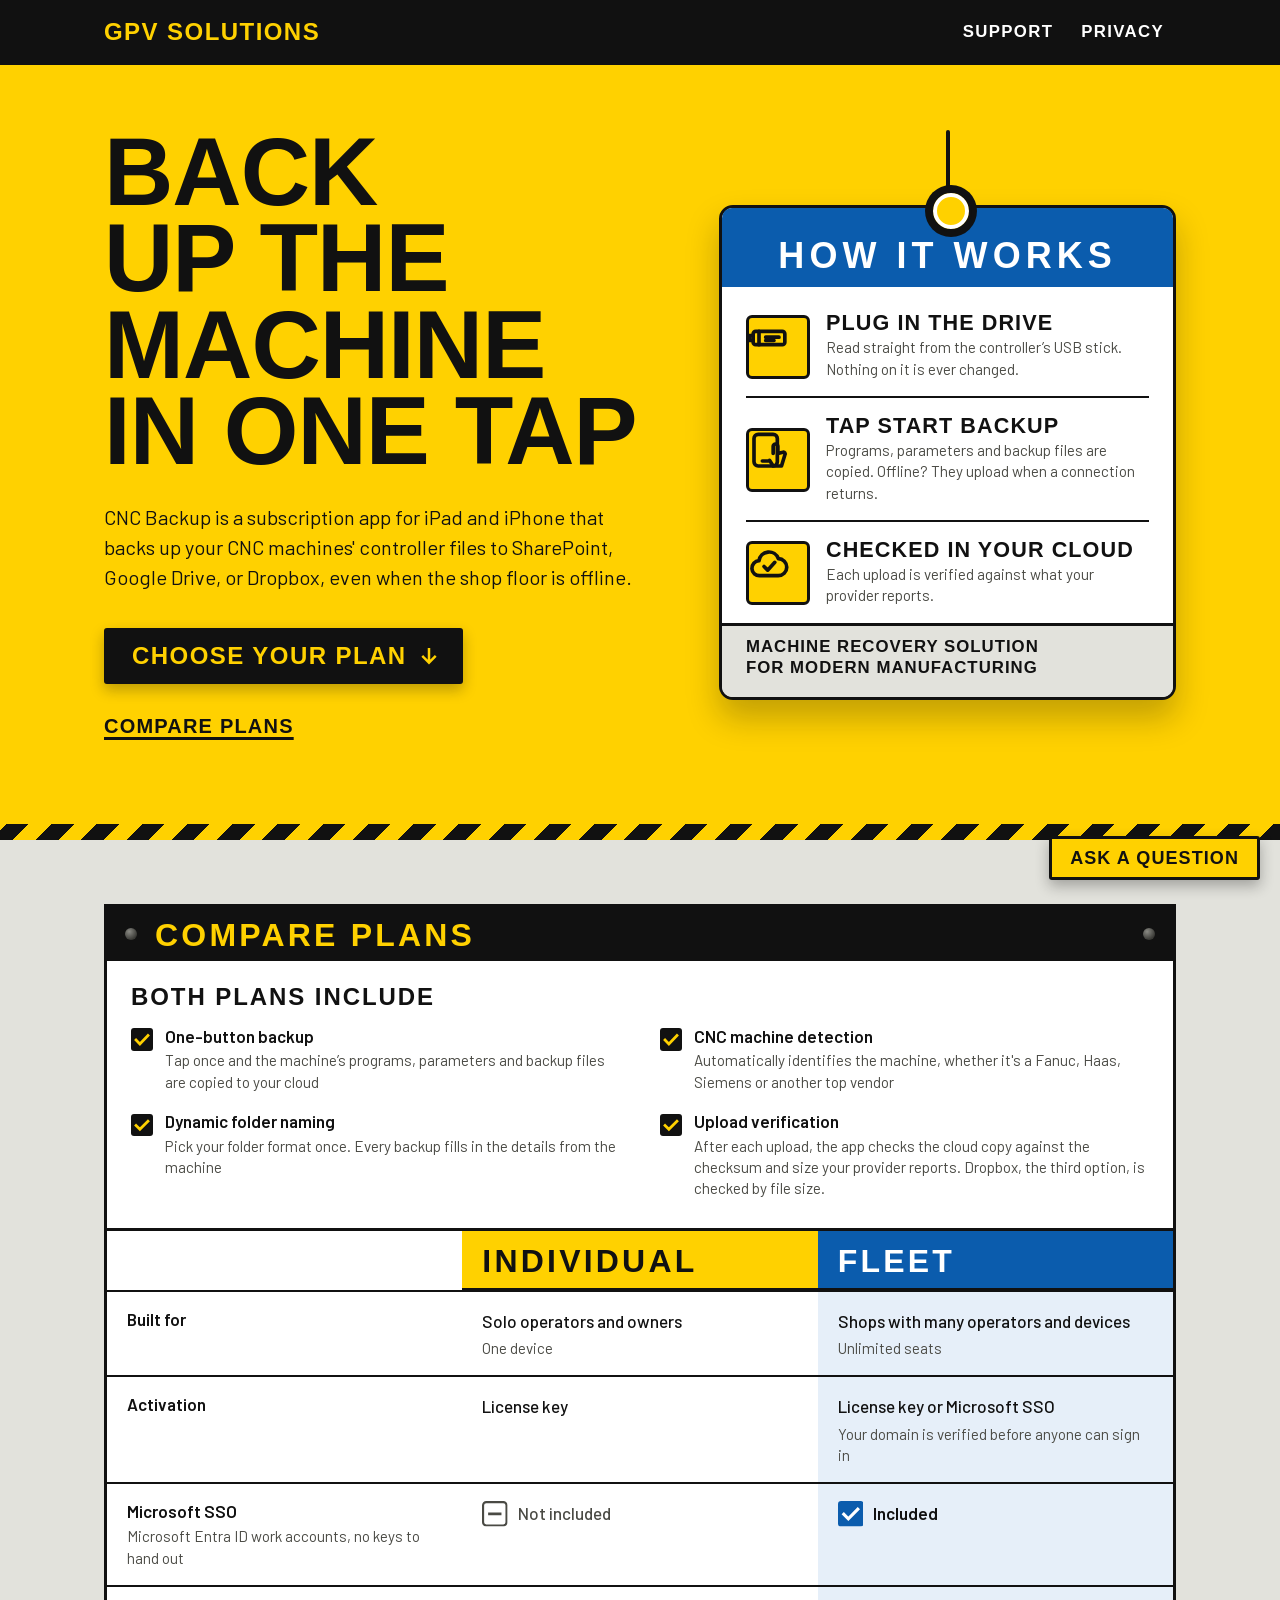
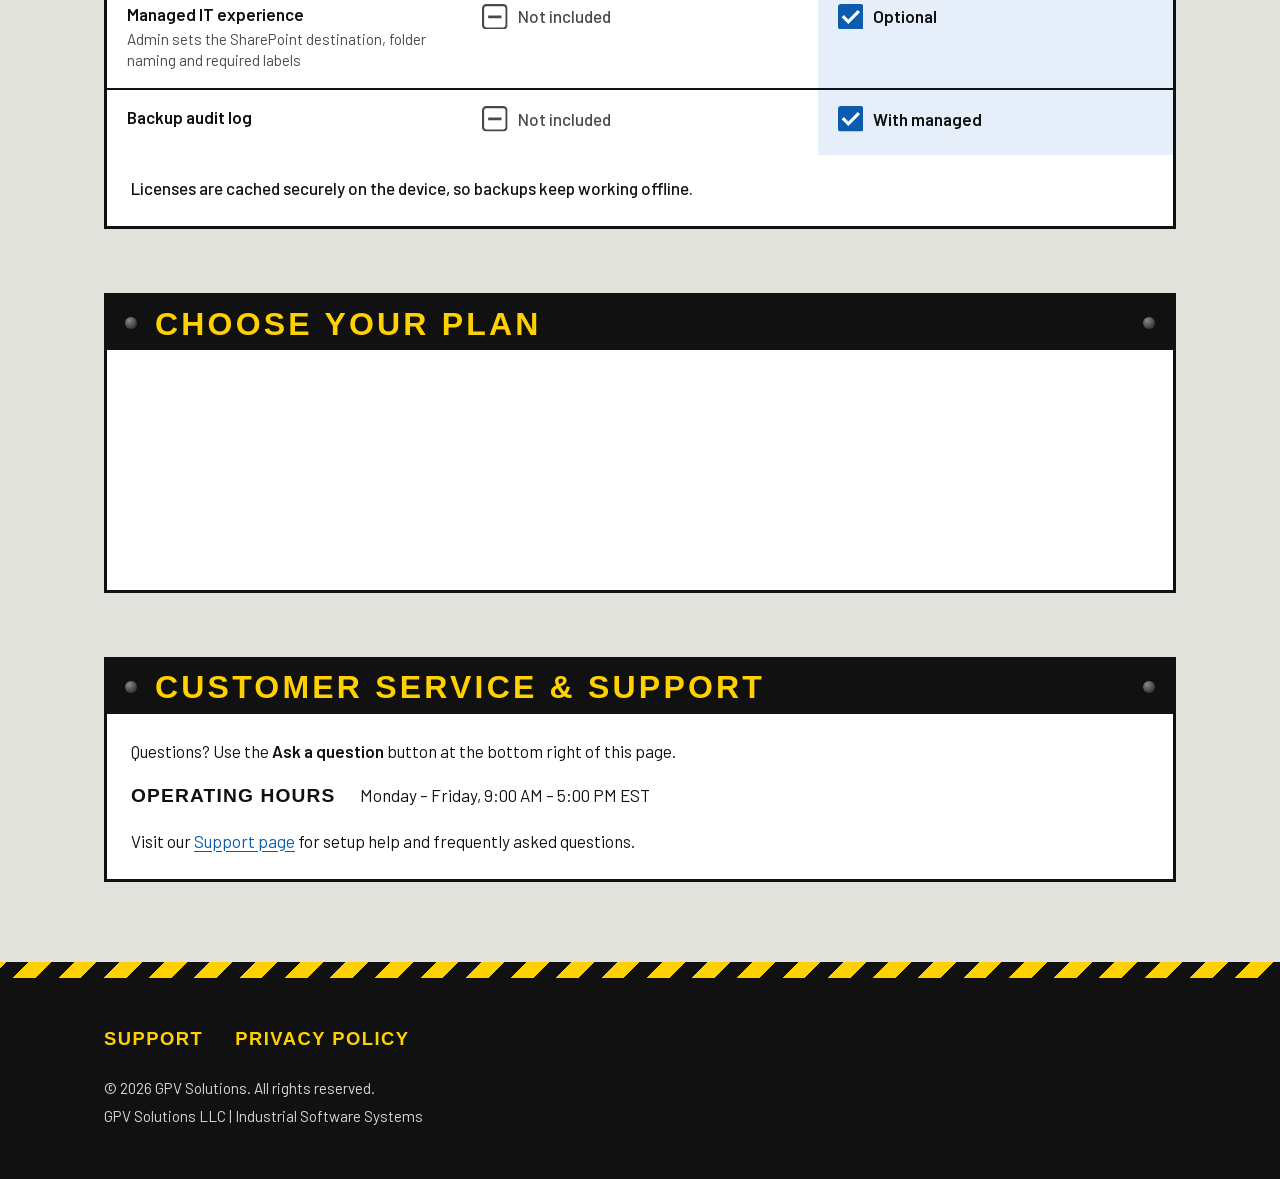
==== commit 59df3563: "the rest" ====
--- a/index.html
+++ b/index.html
@@ -11,7 +11,7 @@
 <body>
 <!--
 THESIS: Shop-floor safety signage. The site is the sign every machinist already trusts, a header band, a message panel, a tag on a hole. It refuses the dark-navy hero with a blue button and a grid of feature cards.
-OWN-WORLD: Safety yellow field, ink black bands, white message panels, one NOTICE blue for Fleet, concrete ground. Barlow Condensed caps for signal words, Barlow for messages. Hazard stripe used once as a seam. Pictograms boxed in 3px black.
+OWN-WORLD: Safety yellow field, ink black bands, white message panels, one NOTICE blue for Fleet, concrete ground. Barlow Condensed caps for signal words, Barlow for messages. Hazard stripe as the seam above hero and footer. Pictograms boxed in 3px black.
 STORY: The visitor learns that one tap copies a machine's files to a verified cloud copy even offline, sees Individual vs Fleet in one table, and picks a plan.
 FIRST VIEWPORT: Yellow field. Left: 6rem condensed headline, lede, black Choose-your-plan button. Right: a white tag hanging from a hole, blue NOTICE band, three pictogram steps (plug in, tap, verified copy).
 FORM: ANSI-style signage and tags, assigned roll 6 of 7, seed key a339f99c.
@@ -46,15 +46,14 @@
                 </div>
 
                 <aside class="tag" aria-labelledby="tag-title">
-                    <div class="tag-head">Notice</div>
-                    <h2 class="tag-title" id="tag-title">CNC Backup</h2>
+                    <h2 class="tag-head" id="tag-title">How it works</h2>
                     <ol class="steps">
                         <li>
-                            <span class="pict"><svg viewBox="0 0 24 24" aria-hidden="true"><rect x="9" y="2" width="6" height="6"/><rect x="6" y="8" width="12" height="14" rx="2"/><path d="M10 13.5h4"/></svg></span>
+                            <span class="pict"><svg viewBox="0 0 24 24" aria-hidden="true"><rect x="2.5" y="8" width="19" height="8" rx="1.5"/><path d="M2.5 10.5H.5v3h2M6 8v8M10 11.5h8M10 13.5h5"/></svg></span>
                             <div><strong>Plug in the drive</strong><span>Read straight from the controller&rsquo;s USB stick. Nothing on it is ever changed.</span></div>
                         </li>
                         <li>
-                            <span class="pict"><svg viewBox="0 0 24 24" aria-hidden="true"><rect x="4" y="2" width="16" height="20" rx="2.5"/><circle cx="12" cy="11" r="3.5"/><path d="M10 18h4"/></svg></span>
+                            <span class="pict"><svg viewBox="0 0 24 24" aria-hidden="true"><rect x="3" y="2" width="14" height="19" rx="2.5"/><path d="M8 18h4M14.5 13.5V9.2a1.4 1.4 0 0 1 2.8 0v4.3l3-.8c1-.3 1.8.8 1.2 1.7L19.5 21h-5l-2.2-3.4"/></svg></span>
                             <div><strong>Tap Start Backup</strong><span>Programs, parameters and backup files are copied. Offline? They upload when a connection returns.</span></div>
                         </li>
                         <li>
@@ -71,15 +70,19 @@
         <div class="wrap">
             <section class="sign" id="compare" aria-labelledby="compare-h">
                 <h2 id="compare-h">Compare plans</h2>
+                <div class="includes">
+                    <h3>Both plans include</h3>
+                    <ul>
+                        <li><strong>One-button backup</strong><span>Tap once and the machine&rsquo;s programs, parameters and backup files are copied to your cloud</span></li>
+                        <li><strong>CNC machine detection</strong><span>Automatically identifies the machine, whether it's a Fanuc, Haas, Siemens or another top vendor</span></li>
+                        <li><strong>Dynamic folder naming</strong><span>Pick your folder format once. Every backup fills in the details from the machine</span></li>
+                        <li><strong>Upload verification</strong><span>After each upload, the app checks the cloud copy against the checksum and size your provider reports. Dropbox, the third option, is checked by file size.</span></li></ul>
+                </div>
                 <table class="plans-table">
                     <caption class="sr-only">Individual and Fleet plans compared</caption>
                     <thead><tr><td></td><th scope="col">Individual</th><th scope="col" class="fleet">Fleet</th></tr></thead>
                     <tbody>
                         <tr><th scope="row">Built for</th><td data-label="Individual">Solo operators and owners<small>One device</small></td><td class="fleet" data-label="Fleet">Shops with many operators and devices<small>Unlimited seats</small></td></tr>
-                        <tr><th scope="row">One-button backup<small>Tap once and the machine&rsquo;s programs, parameters and backup files are copied to your cloud</small></th><td data-label="Individual"><span class="yes"><svg class="mark" aria-hidden="true"><use href="#yes"/></svg>Included</span></td><td class="fleet" data-label="Fleet"><span class="yes"><svg class="mark" aria-hidden="true"><use href="#yes"/></svg>Included</span></td></tr>
-                        <tr><th scope="row">CNC machine detection<small>Automatically identifies the machine, whether it's a Fanuc, Haas, Siemens or another top vendor</small></th><td data-label="Individual"><span class="yes"><svg class="mark" aria-hidden="true"><use href="#yes"/></svg>Included</span></td><td class="fleet" data-label="Fleet"><span class="yes"><svg class="mark" aria-hidden="true"><use href="#yes"/></svg>Included</span></td></tr>
-                        <tr><th scope="row">Dynamic folder naming<small>Pick your folder format once. Every backup fills in the details from the machine</small></th><td data-label="Individual"><span class="yes"><svg class="mark" aria-hidden="true"><use href="#yes"/></svg>Included</span></td><td class="fleet" data-label="Fleet"><span class="yes"><svg class="mark" aria-hidden="true"><use href="#yes"/></svg>Included</span></td></tr>
-                        <tr><th scope="row">Upload verification<small>After each upload, the app checks the cloud copy against the checksum and size your provider reports. Dropbox, the third option, is checked by file size.</small></th><td data-label="Individual"><span class="yes"><svg class="mark" aria-hidden="true"><use href="#yes"/></svg>Included</span></td><td class="fleet" data-label="Fleet"><span class="yes"><svg class="mark" aria-hidden="true"><use href="#yes"/></svg>Included</span></td></tr>
                         <tr><th scope="row">Activation</th><td data-label="Individual">License key</td><td class="fleet" data-label="Fleet">License key or Microsoft SSO<small>Your domain is verified before anyone can sign in</small></td></tr>
                         <tr><th scope="row">Microsoft SSO<small>Microsoft Entra ID work accounts, no keys to hand out</small></th><td data-label="Individual"><span class="no"><svg class="mark off" aria-hidden="true"><use href="#no"/></svg>Not included</span></td><td class="fleet" data-label="Fleet"><span class="yes"><svg class="mark" aria-hidden="true"><use href="#yes"/></svg>Included</span></td></tr>
                         <tr><th scope="row">Managed IT experience<small>Admin sets the SharePoint destination, folder naming and required labels</small></th><td data-label="Individual"><span class="no"><svg class="mark off" aria-hidden="true"><use href="#no"/></svg>Not included</span></td><td class="fleet" data-label="Fleet"><span class="yes"><svg class="mark" aria-hidden="true"><use href="#yes"/></svg>Optional</span></td></tr>
--- a/site.css
+++ b/site.css
@@ -96,24 +96,24 @@
 /* The hanging tag */
 .tag {
     position: relative; background: var(--white); border: var(--edge); border-radius: 14px;
-    box-shadow: 0 18px 32px rgba(17, 17, 17, 0.25); margin-top: 18px;
+    box-shadow: 0 18px 32px rgba(17, 17, 17, 0.25); margin-top: 76px;
     transform-origin: 50% 0;
     animation: tag-settle 1100ms cubic-bezier(0.16, 1, 0.3, 1) both;
 }
 .tag::before {
     content: ""; position: absolute; top: -18px; left: 50%; width: 36px; height: 36px; margin-left: -18px;
     border: var(--edge); border-radius: 50%; background: var(--yellow); z-index: 1;
+    box-shadow: 0 0 0 5px var(--ink), inset 0 0 0 4px var(--white);
+}
+.tag::after {
+    content: ""; position: absolute; top: -78px; left: 50%; width: 4px; height: 60px; margin-left: -2px; background: var(--ink); border-radius: 3px;
 }
 .tag-head {
     background: var(--notice); color: var(--white); text-align: center;
-    padding: 1.7rem 1rem 0.5rem; border-radius: 10px 10px 0 0;
+    margin: 0; padding: 1.9rem 1rem 0.8rem; border-radius: 10px 10px 0 0;
     font: 800 2.25rem/1 var(--display); letter-spacing: 0.14em; text-transform: uppercase;
 }
-.tag-title {
-    margin: 0; padding: 1rem 1.5rem 0.25rem;
-    font: 800 1.6rem/1.1 var(--display); letter-spacing: 0.04em; text-transform: uppercase;
-}
-.steps { list-style: none; margin: 0; padding: 0 1.5rem; }
+.steps { list-style: none; margin: 0; padding: 0.5rem 1.5rem 0; }
 .steps li { display: grid; grid-template-columns: 64px 1fr; gap: 1rem; align-items: center; padding: 1rem 0; border-top: 2px solid var(--ink); }
 .steps li:first-child { border-top: 0; }
 .pict {
@@ -121,7 +121,7 @@
 }
 .pict svg { width: 40px; height: 40px; fill: none; stroke: var(--ink); stroke-width: 2.2; stroke-linecap: round; stroke-linejoin: round; }
 .steps strong { display: block; font: 800 1.35rem/1.1 var(--display); letter-spacing: 0.05em; text-transform: uppercase; }
-.steps span { display: block; font-size: 0.975rem; line-height: 1.4; color: var(--muted); margin-top: 0.15rem; }
+.steps span { display: block; font-size: 0.95rem; line-height: 1.4; color: var(--muted); margin-top: 0.15rem; }
 .tag-foot {
     margin: 0; padding: 0.9rem 1.5rem 1.1rem; box-shadow: inset 0 3px 0 var(--ink); background: var(--concrete); border-radius: 0 0 10px 10px;
     font: 700 1.05rem/1.25 var(--display); letter-spacing: 0.06em; text-transform: uppercase; text-wrap: balance;
@@ -142,7 +142,25 @@
     margin: 0; background: var(--ink); color: var(--yellow); padding: 0.7rem 1.5rem 0.55rem;
     font: 800 2rem/1.05 var(--display); letter-spacing: 0.1em; text-transform: uppercase;
 }
+.sign > h2, .band { position: relative; padding-left: 3rem; padding-right: 3rem; }
+.sign > h2::before, .sign > h2::after {
+    content: ""; position: absolute; top: 50%; width: 12px; height: 12px; margin-top: -6px; border-radius: 50%;
+    background: radial-gradient(circle at 35% 30%, #8A8A84, #3A3A36 70%);
+}
+.sign > h2::before { left: 1.15rem; }
+.sign > h2::after { right: 1.15rem; }
 .sign-body { padding: 1.5rem; }
+
+.includes { padding: 1.5rem 1.5rem 1.75rem; border-bottom: 3px solid var(--ink); }
+.includes h3 { margin: 0 0 1rem; font: 800 1.5rem/1 var(--display); letter-spacing: 0.08em; text-transform: uppercase; }
+.includes ul { list-style: none; margin: 0; padding: 0; display: grid; grid-template-columns: repeat(2, minmax(0, 1fr)); gap: 1.1rem 2.5rem; }
+.includes li { display: block; margin: 0; padding-left: 2.1rem; position: relative; }
+.includes li::before {
+    content: ""; position: absolute; left: 0; top: 0.2rem; width: 1.4rem; height: 1.4rem; border-radius: 3px; background: var(--ink)
+        url("data:image/svg+xml,%3Csvg xmlns='http://www.w3.org/2000/svg' viewBox='0 0 24 24'%3E%3Cpath d='M5.5 12.5l4.2 4.2L18.5 7.8' fill='none' stroke='%23FFD100' stroke-width='3' stroke-linecap='square'/%3E%3C/svg%3E") center / 100% no-repeat;
+}
+.includes strong { display: block; font-weight: 600; line-height: 1.35; }
+.includes span { display: block; margin-top: 0.15rem; font-size: 0.95rem; line-height: 1.4; color: var(--muted); }
 .sign-body > p:first-child { margin-top: 0; }
 .sign-body > p:last-child { margin-bottom: 0; }
 
@@ -157,8 +175,7 @@
 .plans-table thead th.fleet { background: var(--notice); color: var(--white); }
 .plans-table tbody th { width: 34%; font: 600 1.0625rem/1.35 var(--text); }
 .plans-table small { display: block; margin-top: 0.2rem; font: 400 0.95rem/1.4 var(--text); color: var(--muted); }
-.plans-table td.fleet { background: var(--notice-wash); box-shadow: inset 3px 0 0 var(--ink); }
-.plans-table thead th.fleet { box-shadow: inset 3px 0 0 var(--ink); }
+.plans-table td.fleet { background: var(--notice-wash); }
 .plans-table td { font-weight: 500; }
 .plans-table .yes, .plans-table .no { display: inline-flex; align-items: center; gap: 0.6rem; font-weight: 600; }
 .plans-table .no { color: var(--muted); font-weight: 500; }
@@ -176,6 +193,7 @@
 
 /* ---------- Footer ---------- */
 .site-foot { background: var(--ink); color: #D8D8D2; margin-top: 2rem; }
+.site-foot::before { content: ""; display: block; height: 16px; margin-top: -2rem; background: repeating-linear-gradient(-45deg, var(--ink) 0 16px, var(--yellow) 16px 32px); }
 .site-foot-inner { max-width: 1120px; margin: 0 auto; padding: 2.5rem 1.5rem 3rem; }
 .site-foot nav { display: flex; gap: 0.5rem; margin: 0 -0.75rem 1rem; }
 .site-foot nav a {
@@ -230,16 +248,20 @@
 @media (max-width: 640px) {
     .topbar-inner { padding: 0.25rem 1rem; }
     .wordmark { font-size: 1.25rem; }
-    .topbar nav a { padding: 0.9rem 0.5rem; font-size: 1rem; }
+    .topbar nav a { padding: 0.9rem 0.5rem; font-size: 1.05rem; }
     .wrap, .doc { padding-left: 1rem; padding-right: 1rem; }
     .wrap { padding-top: 2.5rem; }
     .sign { margin-bottom: 2.5rem; }
-    .sign > h2, .band { padding: 0.6rem 1rem 0.45rem; font-size: 1.5rem; }
+    .sign > h2, .band { padding: 0.6rem 2.25rem 0.45rem; font-size: 1.5rem; }
+    .sign > h2::before { left: 0.8rem; }
+    .sign > h2::after { right: 0.8rem; }
+    .includes { padding: 1rem; }
+    .includes ul { grid-template-columns: 1fr; }
     .sign-body, .stripe-slot { padding: 1rem; }
     .btn { width: 100%; justify-content: space-between; }
-    .hero p.lede { font-size: 1.125rem; }
+    .hero p.lede { font-size: 1.0625rem; }
     .doc-body { padding: 1.5rem 1.1rem 2rem; }
-    .doc-body h2 { font-size: 1.6rem; }
+    .doc-body h2 { font-size: 1.5rem; }
     .page-title-inner { padding: 2rem 1rem 2.25rem; }
     .site-foot-inner { padding-left: 1rem; padding-right: 1rem; }
 
@@ -249,7 +271,7 @@
     .plans-table thead th { font-size: 1.5rem; padding: 0.7rem 0.75rem 0.55rem; }
     .plans-table tbody tr { display: grid; grid-template-columns: 1fr 1fr; border-top: 2px solid var(--ink); }
     .plans-table tbody th { grid-column: 1 / -1; width: auto; border-top: 0; padding: 1rem 0.75rem 0.4rem; }
-    .plans-table td { border-top: 0; padding: 0.4rem 0.75rem 1rem; font-size: 0.975rem; }
+    .plans-table td { border-top: 0; padding: 0.4rem 0.75rem 1rem; font-size: 0.95rem; }
     .plans-table td::before {
         content: attr(data-label); display: block; margin-bottom: 0.3rem;
         font: 700 0.95rem/1 var(--display); letter-spacing: 0.1em; text-transform: uppercase; color: var(--muted);
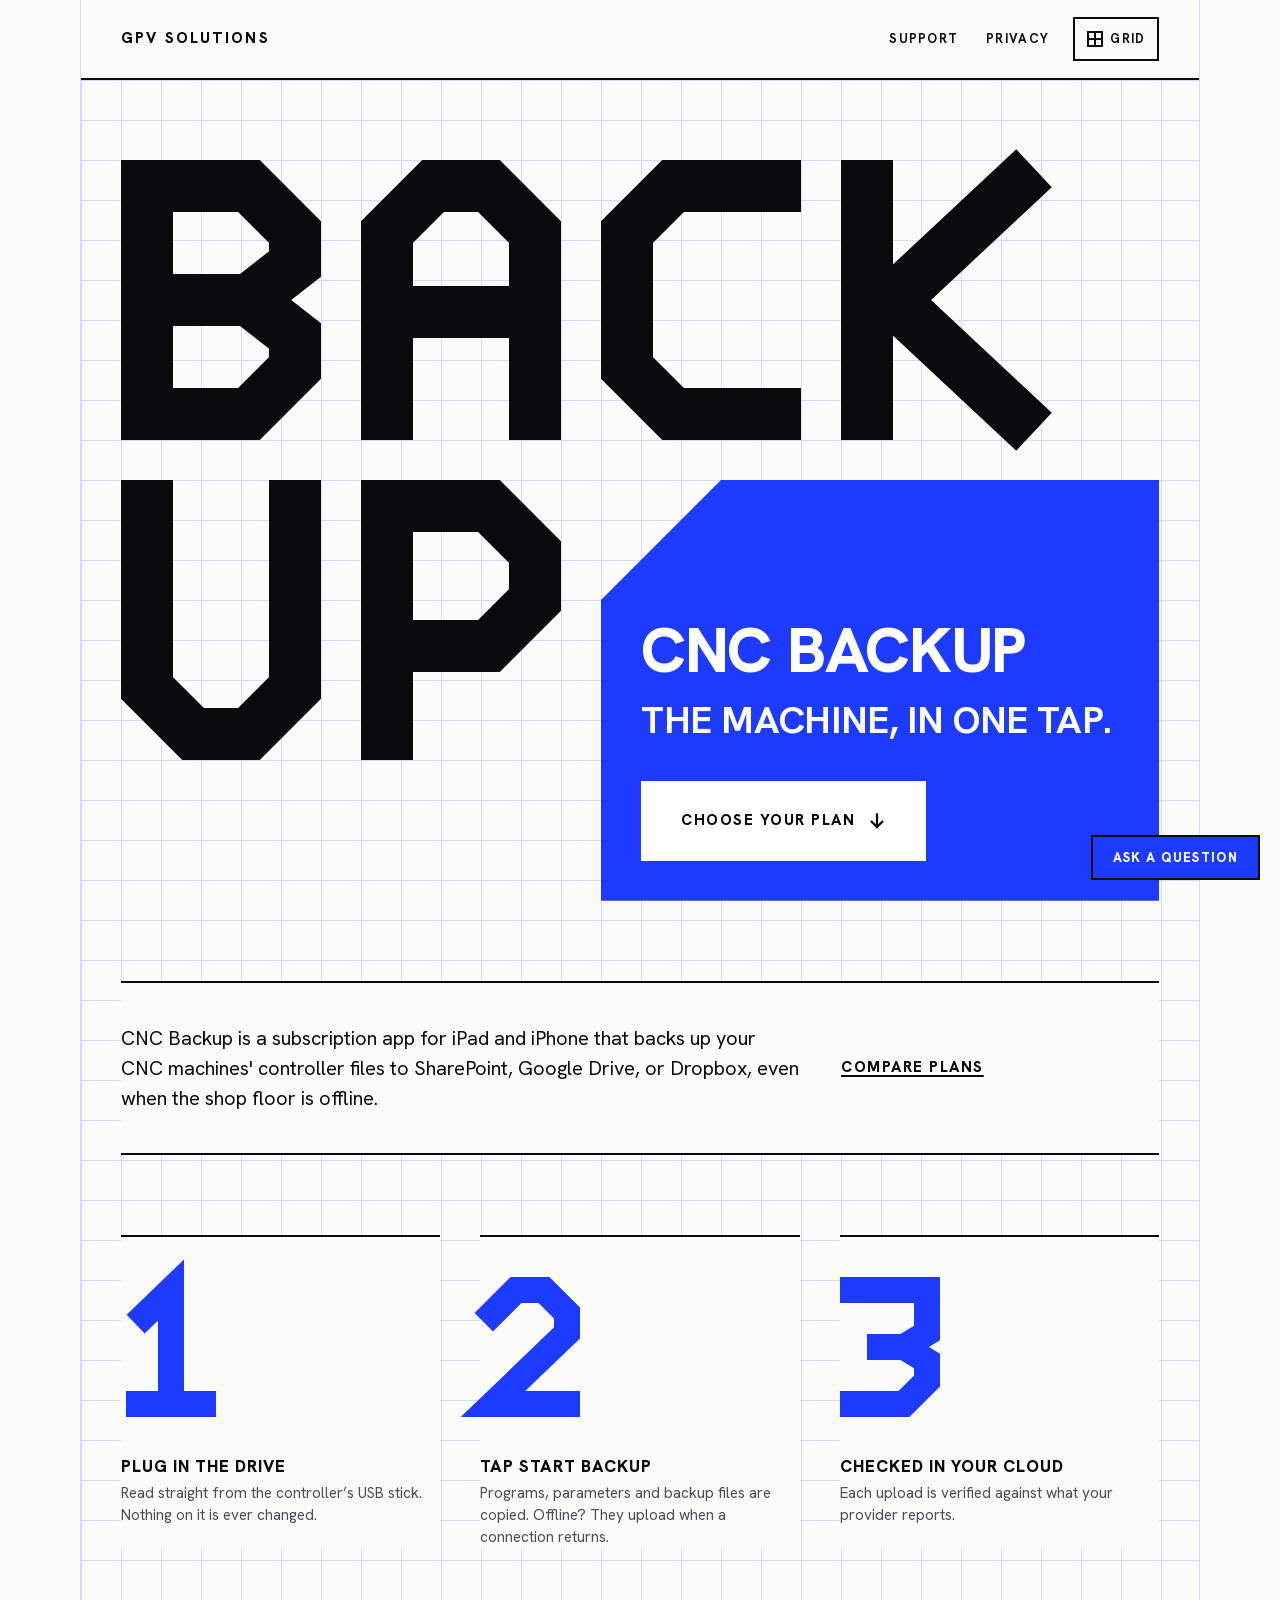
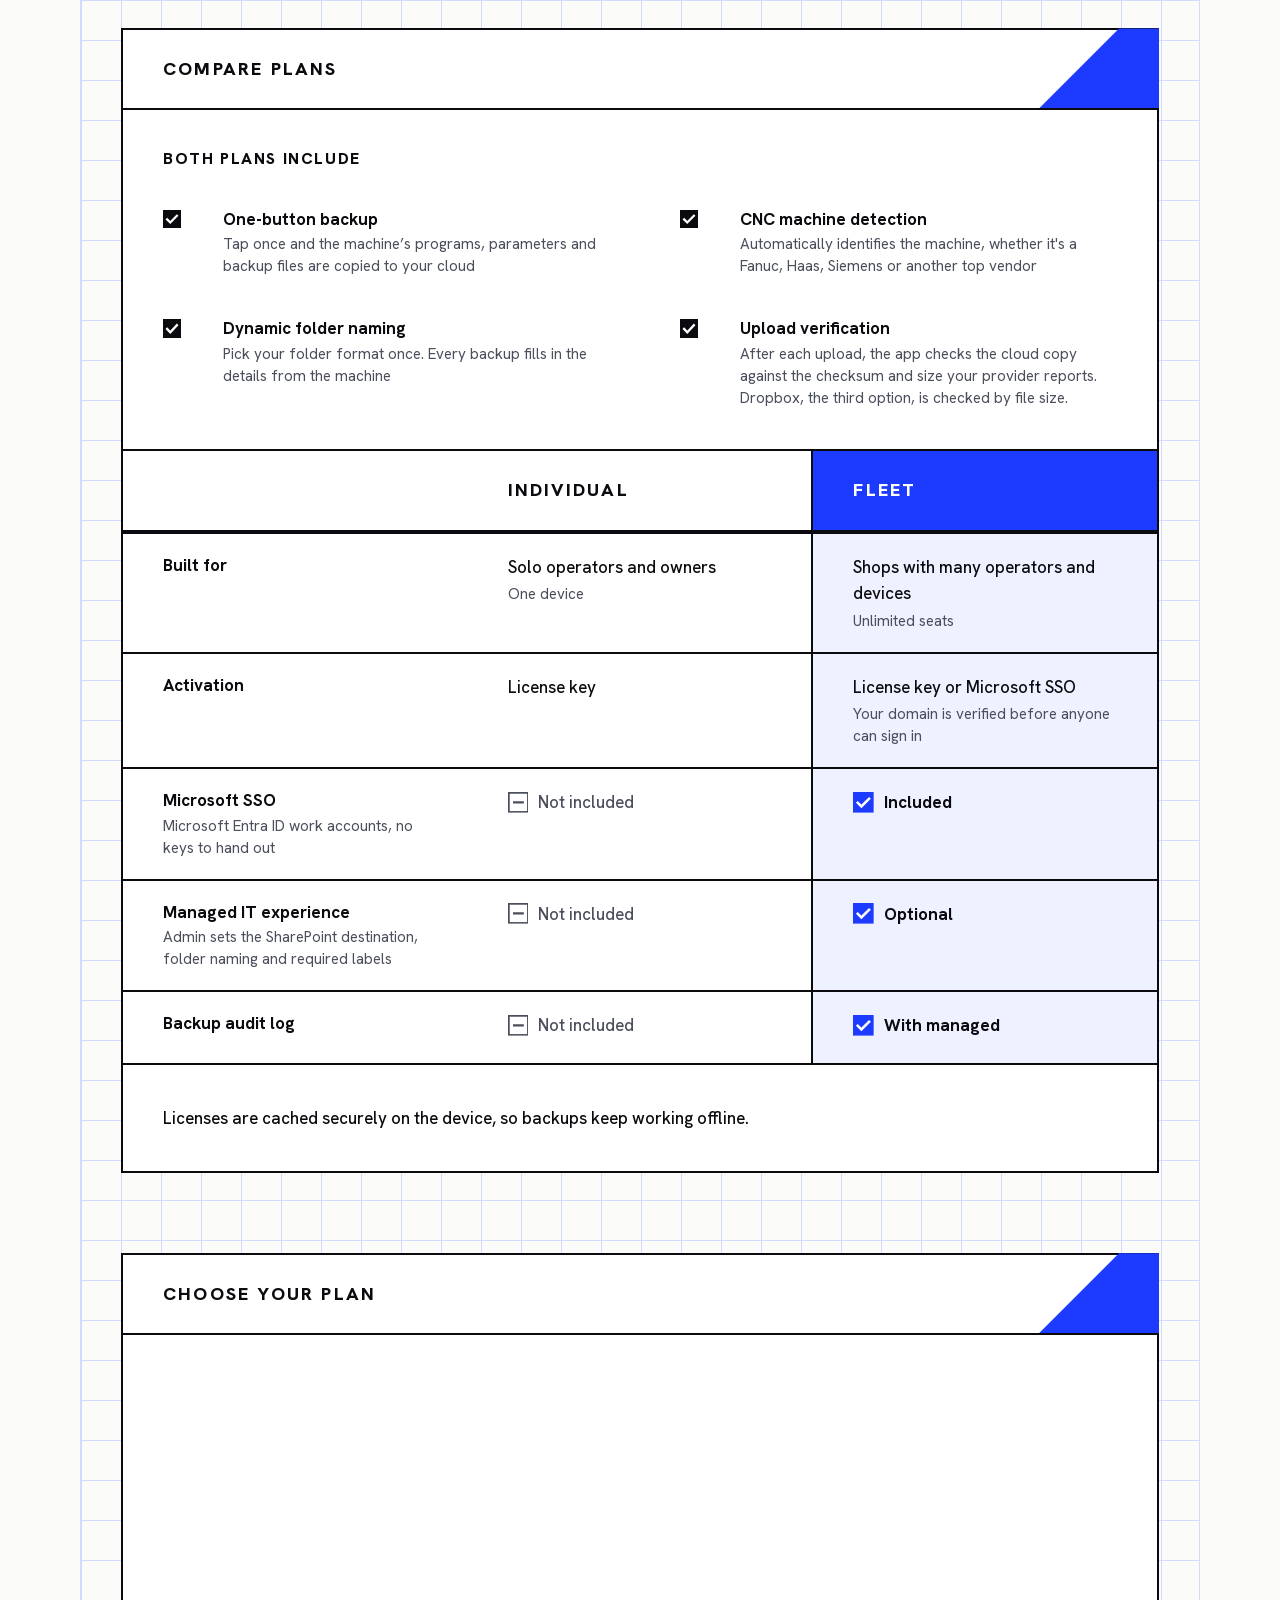
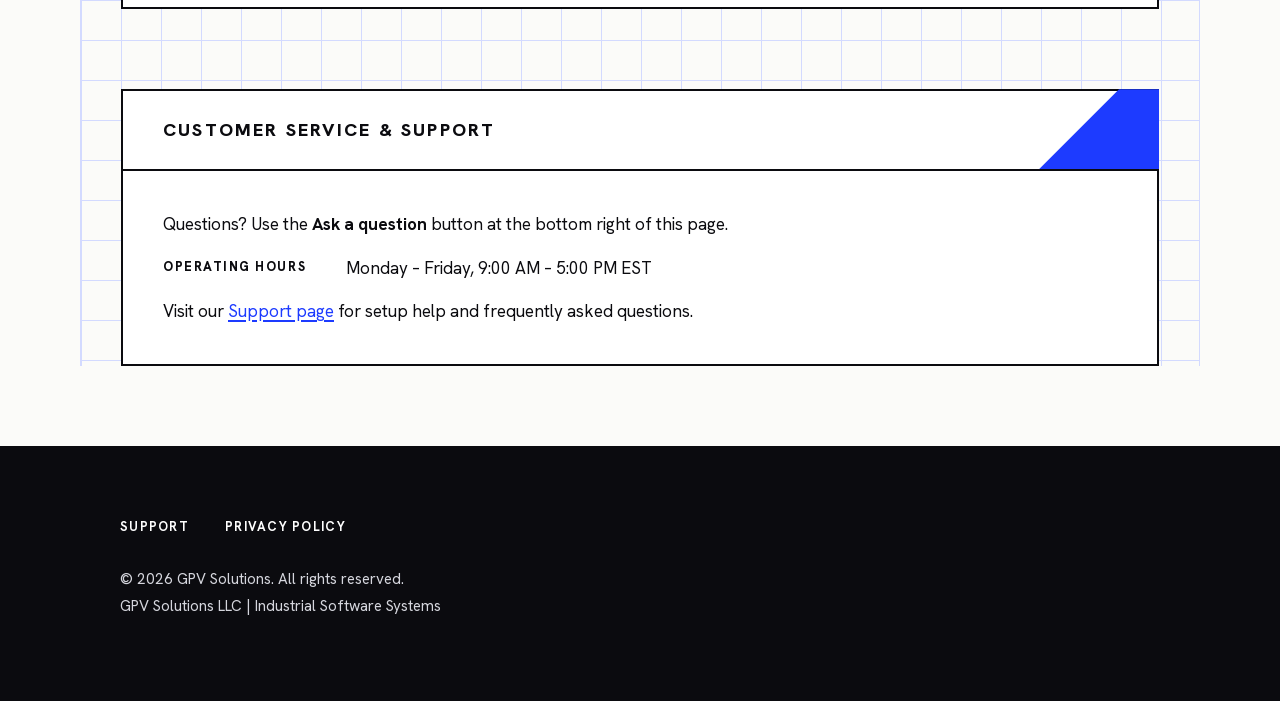
==== commit f4b11ec6: "Crouwel" ====
--- a/index.html
+++ b/index.html
@@ -5,78 +5,68 @@
     <meta name="viewport" content="width=device-width, initial-scale=1.0">
     <title>CNC Backup | GPV Solutions</title>
     <meta name="description" content="CNC Backup is a subscription app for iPad and iPhone that backs up your CNC machines' controller files to SharePoint, Google Drive, or Dropbox, even when the shop floor is offline.">
-    <link rel="preload" href="fonts/BarlowCondensed-800.woff2" as="font" type="font/woff2" crossorigin>
+    <link rel="preload" href="fonts/HankenGrotesk.woff2" as="font" type="font/woff2" crossorigin>
     <link rel="stylesheet" href="site.css">
+    <script>try{if(localStorage.getItem("grid")==="off")document.documentElement.dataset.grid="off"}catch(e){}</script>
 </head>
 <body>
 <!--
-THESIS: Shop-floor safety signage. The site is the sign every machinist already trusts, a header band, a message panel, a tag on a hole. It refuses the dark-navy hero with a blue button and a grid of feature cards.
-OWN-WORLD: Safety yellow field, ink black bands, white message panels, one NOTICE blue for Fleet, concrete ground. Barlow Condensed caps for signal words, Barlow for messages. Hazard stripe as the seam above hero and footer. Pictograms boxed in 3px black.
-STORY: The visitor learns that one tap copies a machine's files to a verified cloud copy even offline, sees Individual vs Fleet in one table, and picks a plan.
-FIRST VIEWPORT: Yellow field. Left: 6rem condensed headline, lede, black Choose-your-plan button. Right: a white tag hanging from a hole, blue NOTICE band, three pictogram steps (plug in, tap, verified copy).
-FORM: ANSI-style signage and tags, assigned roll 6 of 7, seed key a339f99c.
+THESIS: A Crouwel construction-grid specimen. The page is a drawing sheet: the grid is visible, every edge lands on a cell, and the headline is letterforms built from that grid. It refuses the dark-navy hero with a blue button and a row of feature cards.
+OWN-WORLD: Warm-white sheet, cobalt hairline cells, ink rules, one cobalt plane with a single 45-degree cut. Hanken Grotesk in caps. Letters drawn as rectilinear strokes with chamfered corners on a 5x7 cell box. No shadows, no radii.
+STORY: The visitor sees that one tap copies a machine's files to a verified cloud copy even offline, reads Individual vs Fleet in one table, and picks a plan.
+FIRST VIEWPORT: Giant grid-built BACK / UP letters, a cobalt plane beside UP carrying "The machine, in one tap" and a white Choose-your-plan button, then the lede and a Compare plans link.
+FORM: Crouwel grid specimen, user-pinned (chosen over the assigned signage roll).
 FINISH: unreviewed and undocumented is unfinished; this build ends with the finish review, the verdict, and DESIGN.md
 -->
 
     <svg width="0" height="0" style="position:absolute" aria-hidden="true" focusable="false">
-        <symbol id="yes" viewBox="0 0 24 24"><rect width="24" height="24" rx="3" style="fill:var(--mk-bg)"/><path d="M5.5 12.5l4.2 4.2L18.5 7.8" style="fill:none;stroke:var(--mk-fg);stroke-width:3;stroke-linecap:square"/></symbol>
-        <symbol id="no" viewBox="0 0 24 24"><rect x="1" y="1" width="22" height="22" rx="3" style="fill:none;stroke:var(--mk-fg);stroke-width:2"/><path d="M7 12h10" style="fill:none;stroke:var(--mk-fg);stroke-width:2.5;stroke-linecap:square"/></symbol>
+        <symbol id="yes" viewBox="0 0 24 24"><rect width="24" height="24" style="fill:var(--mk-bg)"/><path d="M5.5 12.5l4.2 4.2L18.5 7.8" style="fill:none;stroke:var(--mk-fg);stroke-width:3;stroke-linecap:square"/></symbol>
+        <symbol id="no" viewBox="0 0 24 24"><rect x="1" y="1" width="22" height="22" style="fill:none;stroke:var(--mk-fg);stroke-width:2"/><path d="M7 12h10" style="fill:none;stroke:var(--mk-fg);stroke-width:2.5;stroke-linecap:square"/></symbol>
     </svg>
 
-    <div class="topbar">
-        <div class="topbar-inner">
+    <div class="sheet">
+        <div class="masthead">
             <a class="wordmark" href="index.html">GPV Solutions</a>
             <nav aria-label="Site">
                 <a href="support.html">Support</a>
                 <a href="privacy.html">Privacy</a>
+                <button class="grid-toggle" type="button" aria-pressed="true" aria-label="Construction grid"><svg viewBox="0 0 16 16" aria-hidden="true"><path d="M1 1h14v14H1z"/><path class="v" d="M8 1v14M1 8h14"/></svg><span>Grid</span></button>
             </nav>
         </div>
-    </div>
 
-    <main>
-        <section class="hero">
-            <div class="hero-inner">
-                <div>
-                    <h1>Back up the machine in one tap</h1>
-                    <p class="lede">CNC Backup is a subscription app for iPad and iPhone that backs up your CNC machines' controller files to SharePoint, Google Drive, or Dropbox, even when the shop floor is offline.</p>
-                    <div class="hero-actions">
-                        <a class="btn" href="#plans">Choose your plan <svg viewBox="0 0 24 24" aria-hidden="true"><path d="M12 4v15M5 13l7 7 7-7"/></svg></a>
-                        <a class="text-link" href="#compare">Compare plans</a>
+        <main>
+            <section class="hero">
+                <h1 class="sr-only">Back up the machine in one tap</h1>
+                <div class="word" aria-hidden="true"><svg class="glyph" viewBox="0 0 5 7" style="--i:0"><path d="M.65 .65V6.35H3.2L4.35 5.2V4.4L3.2 3.5L4.35 2.6V1.8L3.2 .65Z M.65 3.5H3.2" pathLength="1"/></svg><svg class="glyph" viewBox="0 0 5 7" style="--i:1"><path d="M.65 6.35V1.8L1.8 .65H3.2L4.35 1.8V6.35 M.65 3.8H4.35" pathLength="1"/></svg><svg class="glyph" viewBox="0 0 5 7" style="--i:2"><path d="M4.35 .65H1.8L.65 1.8V5.2L1.8 6.35H4.35" pathLength="1"/></svg><svg class="glyph" viewBox="0 0 5 7" style="--i:3"><path d="M.65 .65V6.35 M1.3 3.5L4.35 .65 M1.3 3.5L4.35 6.35" pathLength="1"/></svg></div>
+                <div class="row2">
+                    <div class="word" aria-hidden="true"><svg class="glyph" viewBox="0 0 5 7" style="--i:4"><path d="M.65 .65V5.2L1.8 6.35H3.2L4.35 5.2V.65" pathLength="1"/></svg><svg class="glyph" viewBox="0 0 5 7" style="--i:5"><path d="M.65 6.35V.65H3.2L4.35 1.8V3L3.2 4.15H.65" pathLength="1"/></svg></div>
+                    <div class="plane">
+                        <strong class="plane-name">CNC Backup</strong>
+                        <p>The machine, in one tap.</p>
+                        <a class="btn" href="#plans">Choose your plan <svg viewBox="0 0 24 24" aria-hidden="true"><path d="M12 3v17M5 13l7 7 7-7"/></svg></a>
                     </div>
                 </div>
+                <div class="intro">
+                    <p>CNC Backup is a subscription app for iPad and iPhone that backs up your CNC machines' controller files to SharePoint, Google Drive, or Dropbox, even when the shop floor is offline.</p>
+                    <a href="#compare">Compare plans</a>
+                </div>
+            </section>
 
-                <aside class="tag" aria-labelledby="tag-title">
-                    <h2 class="tag-head" id="tag-title">How it works</h2>
-                    <ol class="steps">
-                        <li>
-                            <span class="pict"><svg viewBox="0 0 24 24" aria-hidden="true"><rect x="2.5" y="8" width="19" height="8" rx="1.5"/><path d="M2.5 10.5H.5v3h2M6 8v8M10 11.5h8M10 13.5h5"/></svg></span>
-                            <div><strong>Plug in the drive</strong><span>Read straight from the controller&rsquo;s USB stick. Nothing on it is ever changed.</span></div>
-                        </li>
-                        <li>
-                            <span class="pict"><svg viewBox="0 0 24 24" aria-hidden="true"><rect x="3" y="2" width="14" height="19" rx="2.5"/><path d="M8 18h4M14.5 13.5V9.2a1.4 1.4 0 0 1 2.8 0v4.3l3-.8c1-.3 1.8.8 1.2 1.7L19.5 21h-5l-2.2-3.4"/></svg></span>
-                            <div><strong>Tap Start Backup</strong><span>Programs, parameters and backup files are copied. Offline? They upload when a connection returns.</span></div>
-                        </li>
-                        <li>
-                            <span class="pict"><svg viewBox="0 0 24 24" aria-hidden="true"><path d="M6.5 19A4.5 4.5 0 0 1 6 10 6 6 0 0 1 17.6 8.8 4.6 4.6 0 0 1 17.5 19z"/><path d="M9 13.5l2.2 2.2L15.5 11"/></svg></span>
-                            <div><strong>Checked in your cloud</strong><span>Each upload is verified against what your provider reports.</span></div>
-                        </li>
-                    </ol>
-                    <p class="tag-foot">Machine Recovery Solution for Modern Manufacturing</p>
-                </aside>
-            </div>
-        </section>
-        <div class="hazard" aria-hidden="true"></div>
+            <ol class="steps">
+                <li><svg class="num" viewBox="0 0 5 7" aria-hidden="true"><path d="M1.2 1.9L2.5 .65V6.35 M.9 6.35H4.1"/></svg><div><strong>Plug in the drive</strong><span>Read straight from the controller&rsquo;s USB stick. Nothing on it is ever changed.</span></div></li>
+                <li><svg class="num" viewBox="0 0 5 7" aria-hidden="true"><path d="M.65 1.8L1.8 .65H3.2L4.35 1.8V2.8L.65 6.35H4.35"/></svg><div><strong>Tap Start Backup</strong><span>Programs, parameters and backup files are copied. Offline? They upload when a connection returns.</span></div></li>
+                <li><svg class="num" viewBox="0 0 5 7" aria-hidden="true"><path d="M.65 .65H4.35V2.8L3.2 3.5L4.35 4.2V5.2L3.2 6.35H.65 M2 3.5H3.2"/></svg><div><strong>Checked in your cloud</strong><span>Each upload is verified against what your provider reports.</span></div></li>
+            </ol>
 
-        <div class="wrap">
-            <section class="sign" id="compare" aria-labelledby="compare-h">
+            <section class="panel" id="compare" aria-labelledby="compare-h">
                 <h2 id="compare-h">Compare plans</h2>
                 <div class="includes">
-                    <h3>Both plans include</h3>
-                    <ul>
-                        <li><strong>One-button backup</strong><span>Tap once and the machine&rsquo;s programs, parameters and backup files are copied to your cloud</span></li>
-                        <li><strong>CNC machine detection</strong><span>Automatically identifies the machine, whether it's a Fanuc, Haas, Siemens or another top vendor</span></li>
-                        <li><strong>Dynamic folder naming</strong><span>Pick your folder format once. Every backup fills in the details from the machine</span></li>
-                        <li><strong>Upload verification</strong><span>After each upload, the app checks the cloud copy against the checksum and size your provider reports. Dropbox, the third option, is checked by file size.</span></li></ul>
+            <h3>Both plans include</h3>
+            <ul>
+                <li><strong>One-button backup</strong><span>Tap once and the machine&rsquo;s programs, parameters and backup files are copied to your cloud</span></li>
+                <li><strong>CNC machine detection</strong><span>Automatically identifies the machine, whether it's a Fanuc, Haas, Siemens or another top vendor</span></li>
+                <li><strong>Dynamic folder naming</strong><span>Pick your folder format once. Every backup fills in the details from the machine</span></li>
+                <li><strong>Upload verification</strong><span>After each upload, the app checks the cloud copy against the checksum and size your provider reports. Dropbox, the third option, is checked by file size.</span></li></ul>
                 </div>
                 <table class="plans-table">
                     <caption class="sr-only">Individual and Fleet plans compared</caption>
@@ -92,7 +82,7 @@
                 <p class="table-note">Licenses are cached securely on the device, so backups keep working offline.</p>
             </section>
 
-            <section class="sign" id="plans" aria-labelledby="plans-h">
+            <section class="panel" id="plans" aria-labelledby="plans-h">
                 <h2 id="plans-h">Choose your plan</h2>
                 <div class="stripe-slot">
                     <script async src="https://js.stripe.com/v3/pricing-table.js"></script>
@@ -102,9 +92,9 @@
                 </div>
             </section>
 
-            <section class="sign hours" aria-labelledby="support-h">
+            <section class="panel hours" aria-labelledby="support-h">
                 <h2 id="support-h">Customer Service &amp; Support</h2>
-                <div class="sign-body">
+                <div class="panel-body">
                     <p>Questions? Use the <strong>Ask a question</strong> button at the bottom right of this page.</p>
                     <dl>
                         <dt>Operating Hours</dt>
@@ -113,17 +103,23 @@
                     <p>Visit our <a href="support.html">Support page</a> for setup help and frequently asked questions.</p>
                 </div>
             </section>
-        </div>
-    </main>
+        </main>
+    </div>
 
     <footer class="site-foot">
-        <div class="site-foot-inner">
+        <div class="foot-in">
             <nav aria-label="Footer"><a href="support.html">Support</a><a href="privacy.html">Privacy Policy</a></nav>
             <p>&copy; 2026 GPV Solutions. All rights reserved.</p>
             <p>GPV Solutions LLC | Industrial Software Systems</p>
         </div>
     </footer>
 
+    <script>
+    (function(){var b=document.querySelector(".grid-toggle"),h=document.documentElement;if(!b)return;
+    b.setAttribute("aria-pressed",h.dataset.grid==="off"?"false":"true");
+    b.addEventListener("click",function(){var off=h.dataset.grid!=="off";if(off)h.dataset.grid="off";else delete h.dataset.grid;
+    b.setAttribute("aria-pressed",off?"false":"true");try{localStorage.setItem("grid",off?"off":"on")}catch(e){}});})();
+    </script>
     <script src="contact.js" defer></script>
 </body>
 </html>
--- a/site.css
+++ b/site.css
@@ -1,288 +1,222 @@
-/* CNC Backup site: shop-floor safety signage. See DESIGN.md. */
-
-@font-face { font-family: "Barlow Condensed"; font-weight: 600; font-display: swap; src: url("fonts/BarlowCondensed-600.woff2") format("woff2"); }
-@font-face { font-family: "Barlow Condensed"; font-weight: 700; font-display: swap; src: url("fonts/BarlowCondensed-700.woff2") format("woff2"); }
-@font-face { font-family: "Barlow Condensed"; font-weight: 800; font-display: swap; src: url("fonts/BarlowCondensed-800.woff2") format("woff2"); }
-@font-face { font-family: "Barlow"; font-weight: 400; font-display: swap; src: url("fonts/Barlow-400.woff2") format("woff2"); }
-@font-face { font-family: "Barlow"; font-weight: 500; font-display: swap; src: url("fonts/Barlow-500.woff2") format("woff2"); }
-@font-face { font-family: "Barlow"; font-weight: 600; font-display: swap; src: url("fonts/Barlow-600.woff2") format("woff2"); }
+/* CNC Backup site: Crouwel-style construction grid. Every edge sits on a cell. */
+
+@font-face {
+    font-family: "Hanken Grotesk"; font-weight: 400 800; font-display: swap;
+    src: url("fonts/HankenGrotesk.woff2") format("woff2");
+}
 
 :root {
-    --yellow: #FFD100;
-    --ink: #111111;
+    --u: 24px;
+    --ink: #0B0B0F;
+    --paper: #FBFBF9;
     --white: #FFFFFF;
-    --notice: #0B5CAD;
-    --notice-wash: #E6EFF9;
-    --concrete: #E2E2DC;
-    --muted: #4A4A44;
-    --display: "Barlow Condensed", "Arial Narrow", sans-serif;
-    --text: "Barlow", system-ui, -apple-system, "Segoe UI", sans-serif;
-    --edge: 3px solid var(--ink);
-}
+    --cobalt: #1D3BFF;
+    --wash: #EEF1FF;
+    --grid: #D3DAFF;
+    --muted: #4B4F5C;
+    --sans: "Hanken Grotesk", "Helvetica Neue", Helvetica, Arial, sans-serif;
+}
+@media (min-width: 700px)  { :root { --u: 28px; } }
+@media (min-width: 900px)  { :root { --u: 32px; } }
+@media (min-width: 1100px) { :root { --u: 36px; } }
+@media (min-width: 1240px) { :root { --u: 40px; } }
 
 * { box-sizing: border-box; }
-
-html { scroll-behavior: smooth; scroll-padding-top: 1rem; }
-
-body {
-    margin: 0;
-    background: var(--concrete);
-    color: var(--ink);
-    font: 400 1.0625rem/1.6 var(--text);
-}
-
-a { color: var(--notice); text-underline-offset: 0.18em; }
+html { scroll-behavior: smooth; scroll-padding-top: calc(var(--u) * 2); }
+body { margin: 0; background: var(--paper); color: var(--ink); font: 400 1.0625rem/1.55 var(--sans); }
+
+a { color: var(--cobalt); text-underline-offset: 0.2em; text-decoration-thickness: 2px; }
 a:hover { color: var(--ink); }
-:focus-visible { outline: 3px solid var(--notice); outline-offset: 3px; }
-
-.sr-only {
-    position: absolute; width: 1px; height: 1px; overflow: hidden;
-    clip: rect(0 0 0 0); white-space: nowrap;
-}
-
-/* ---------- Top bar ---------- */
-.topbar { background: var(--ink); }
-.topbar-inner {
-    max-width: 1120px; margin: 0 auto; padding: 0.75rem 1.5rem;
-    display: flex; align-items: center; justify-content: space-between; gap: 1rem;
-}
-.wordmark {
-    font: 800 1.5rem/1 var(--display); letter-spacing: 0.06em; text-transform: uppercase;
-    color: var(--yellow); text-decoration: none;
-}
-.topbar nav { display: flex; gap: 0.25rem; }
-.topbar nav a {
-    font: 700 1.05rem/1 var(--display); letter-spacing: 0.08em; text-transform: uppercase;
-    color: var(--white); text-decoration: none; padding: 0.75rem 0.75rem;
-}
-.topbar nav a:hover { color: var(--yellow); }
-.topbar :focus-visible, .site-foot :focus-visible, .hero :focus-visible { outline-color: var(--ink); }
-.topbar :focus-visible, .site-foot :focus-visible { outline-color: var(--yellow); }
-
-.hazard {
-    height: 16px;
-    background: repeating-linear-gradient(-45deg, var(--ink) 0 16px, var(--yellow) 16px 32px);
-}
-
-/* ---------- Hero ---------- */
-.hero { background: var(--yellow); }
-.hero-inner {
-    max-width: 1120px; margin: 0 auto; padding: 4rem 1.5rem 4.5rem;
-    display: grid; grid-template-columns: minmax(0, 1.1fr) minmax(0, 0.9fr); gap: 3.5rem; align-items: start;
-}
-.hero h1 {
-    margin: 0; font: 800 clamp(3.5rem, 9vw, 6rem)/0.9 var(--display);
-    letter-spacing: -0.01em; text-transform: uppercase; text-wrap: balance;
-}
-.hero p.lede { margin: 1.75rem 0 0; max-width: 34rem; font-size: 1.25rem; line-height: 1.5; text-wrap: pretty; }
-.hero-actions { display: flex; flex-wrap: wrap; align-items: center; gap: 1rem 2rem; margin-top: 2.25rem; }
+:focus-visible { outline: 3px solid var(--cobalt); outline-offset: 3px; }
+.sr-only { position: absolute; width: 1px; height: 1px; overflow: hidden; clip: rect(0 0 0 0); white-space: nowrap; }
+
+/* ---------- The sheet: the visible construction grid ---------- */
+.sheet {
+    width: min(round(down, 100%, var(--u)), calc(var(--u) * 28));
+    margin: 0 auto;
+    background-image:
+        linear-gradient(var(--grid) 1px, transparent 1px),
+        linear-gradient(90deg, var(--grid) 1px, transparent 1px);
+    background-size: var(--u) var(--u);
+    border-left: 1px solid var(--grid); border-right: 1px solid var(--grid);
+    padding-inline: var(--u);
+}
+@supports not (width: round(down, 100%, 1px)) { .sheet { width: min(100%, calc(var(--u) * 28)); } }
+html[data-grid="off"] .sheet { background-image: none; border-color: transparent; }
+
+.grid-toggle {
+    display: inline-flex; align-items: center; gap: 0.6em; min-height: 44px; padding: 0 0.9em;
+    background: transparent; color: var(--ink); border: 2px solid var(--ink); border-radius: 0;
+    font: 700 0.8rem/1 var(--sans); letter-spacing: 0.1em; text-transform: uppercase; cursor: pointer;
+}
+.grid-toggle:hover { background: var(--ink); color: var(--white); }
+.grid-toggle svg { width: 16px; height: 16px; stroke: currentColor; fill: none; stroke-width: 2; stroke-linecap: square; }
+.grid-toggle[aria-pressed="false"] svg path.v { display: none; }
+.grid-toggle[aria-pressed="false"] { background: var(--ink); color: var(--white); }
+
+/* ---------- Header row ---------- */
+.masthead { height: calc(var(--u) * 2); display: flex; align-items: center; justify-content: space-between; gap: 1rem; border-bottom: 2px solid var(--ink); background: var(--paper); margin-inline: calc(var(--u) * -1); padding-inline: var(--u); }
+.wordmark { font: 800 0.95rem/1 var(--sans); letter-spacing: 0.14em; text-transform: uppercase; color: var(--ink); text-decoration: none; }
+.masthead nav { display: flex; align-items: center; gap: calc(var(--u) * 0.5); }
+.masthead nav a { font: 700 0.8rem/1 var(--sans); letter-spacing: 0.1em; text-transform: uppercase; color: var(--ink); text-decoration: none; padding: 0.9rem 0.25rem; }
+.masthead nav a:hover { color: var(--cobalt); text-decoration: underline; text-decoration-thickness: 2px; }
+
+/* ---------- Hero: letters built from the grid ---------- */
+.hero { padding-block: calc(var(--u) * 2) calc(var(--u) * 2); }
+.word { display: flex; flex-wrap: wrap; gap: var(--u); margin: 0 0 var(--u); }
+.glyph { flex: none; width: calc(var(--u) * 5); height: calc(var(--u) * 7); overflow: visible; }
+.glyph path {
+    fill: none; stroke: var(--ink); stroke-width: 1.3; stroke-linecap: square; stroke-linejoin: miter; stroke-miterlimit: 4;
+    stroke-dasharray: 1 1; stroke-dashoffset: 0;
+    animation: draw 900ms cubic-bezier(0.16, 1, 0.3, 1) both;
+    animation-delay: calc(var(--i, 0) * 110ms);
+}
+@keyframes draw { 0% { stroke-dashoffset: 1; opacity: 0; } 6% { opacity: 1; } 100% { stroke-dashoffset: 0; opacity: 1; } }
+
+.row2 .word { margin: 0; flex: none; }
+.row2 { display: flex; flex-wrap: wrap; gap: var(--u); align-items: stretch; }
+.plane {
+    flex: 1 1 calc(var(--u) * 12); min-height: calc(var(--u) * 7);
+    background: var(--cobalt); color: var(--white);
+    clip-path: polygon(calc(var(--u) * 3) 0, 100% 0, 100% 100%, 0 100%, 0 calc(var(--u) * 3));
+    padding: calc(var(--u) * 3.5) var(--u) var(--u);
+    display: flex; flex-direction: column; justify-content: flex-end; gap: calc(var(--u) * 0.5);
+}
+.plane .btn { margin-top: calc(var(--u) * 0.5); }
+.plane-name { font: 800 clamp(2rem, calc(var(--u) * 1.8), 4rem)/0.95 var(--sans); letter-spacing: -0.02em; text-transform: uppercase; }
+.plane p { margin: 0; font: 700 clamp(1.4rem, calc(var(--u) * 0.95), 2.4rem)/1.05 var(--sans); letter-spacing: -0.01em; text-transform: uppercase; text-wrap: balance; }
 
 .btn {
-    display: inline-flex; align-items: center; gap: 0.75rem; min-height: 56px; padding: 0.9rem 1.5rem 0.9rem 1.75rem;
-    background: var(--ink); color: var(--yellow); border: 0; border-radius: 3px;
-    font: 800 1.5rem/1 var(--display); letter-spacing: 0.06em; text-transform: uppercase; text-decoration: none;
-    box-shadow: 0 6px 14px rgba(17, 17, 17, 0.28);
-    transition: transform 160ms cubic-bezier(0.16, 1, 0.3, 1), box-shadow 160ms cubic-bezier(0.16, 1, 0.3, 1);
-}
-.btn:hover { color: var(--white); transform: translateY(-2px); box-shadow: 0 10px 20px rgba(17, 17, 17, 0.3); }
-.btn:active { transform: translateY(1px); box-shadow: 0 2px 6px rgba(17, 17, 17, 0.3); }
-.btn svg { width: 1.25rem; height: 1.25rem; stroke: currentColor; fill: none; stroke-width: 3; stroke-linecap: square; }
-.text-link {
-    font: 700 1.25rem/1 var(--display); letter-spacing: 0.06em; text-transform: uppercase;
-    color: var(--ink); text-decoration-thickness: 3px; padding: 1rem 0;
-}
-.text-link:hover { color: var(--ink); text-decoration-color: var(--white); }
-
-/* The hanging tag */
-.tag {
-    position: relative; background: var(--white); border: var(--edge); border-radius: 14px;
-    box-shadow: 0 18px 32px rgba(17, 17, 17, 0.25); margin-top: 76px;
-    transform-origin: 50% 0;
-    animation: tag-settle 1100ms cubic-bezier(0.16, 1, 0.3, 1) both;
-}
-.tag::before {
-    content: ""; position: absolute; top: -18px; left: 50%; width: 36px; height: 36px; margin-left: -18px;
-    border: var(--edge); border-radius: 50%; background: var(--yellow); z-index: 1;
-    box-shadow: 0 0 0 5px var(--ink), inset 0 0 0 4px var(--white);
-}
-.tag::after {
-    content: ""; position: absolute; top: -78px; left: 50%; width: 4px; height: 60px; margin-left: -2px; background: var(--ink); border-radius: 3px;
-}
-.tag-head {
-    background: var(--notice); color: var(--white); text-align: center;
-    margin: 0; padding: 1.9rem 1rem 0.8rem; border-radius: 10px 10px 0 0;
-    font: 800 2.25rem/1 var(--display); letter-spacing: 0.14em; text-transform: uppercase;
-}
-.steps { list-style: none; margin: 0; padding: 0.5rem 1.5rem 0; }
-.steps li { display: grid; grid-template-columns: 64px 1fr; gap: 1rem; align-items: center; padding: 1rem 0; border-top: 2px solid var(--ink); }
-.steps li:first-child { border-top: 0; }
-.pict {
-    display: grid; place-items: center; width: 64px; height: 64px; border: 3px solid var(--ink); border-radius: 6px; background: var(--yellow);
-}
-.pict svg { width: 40px; height: 40px; fill: none; stroke: var(--ink); stroke-width: 2.2; stroke-linecap: round; stroke-linejoin: round; }
-.steps strong { display: block; font: 800 1.35rem/1.1 var(--display); letter-spacing: 0.05em; text-transform: uppercase; }
-.steps span { display: block; font-size: 0.95rem; line-height: 1.4; color: var(--muted); margin-top: 0.15rem; }
-.tag-foot {
-    margin: 0; padding: 0.9rem 1.5rem 1.1rem; box-shadow: inset 0 3px 0 var(--ink); background: var(--concrete); border-radius: 0 0 10px 10px;
-    font: 700 1.05rem/1.25 var(--display); letter-spacing: 0.06em; text-transform: uppercase; text-wrap: balance;
-}
-
-@keyframes tag-settle {
-    0% { transform: rotate(7deg); }
-    28% { transform: rotate(-4deg); }
-    52% { transform: rotate(2.2deg); }
-    76% { transform: rotate(-0.9deg); }
-    100% { transform: rotate(0); }
-}
-
-/* ---------- Page body ---------- */
-.wrap { max-width: 1120px; margin: 0 auto; padding: 4rem 1.5rem 1rem; }
-.sign { background: var(--white); border: var(--edge); margin-bottom: 4rem; }
-.sign > h2, .band {
-    margin: 0; background: var(--ink); color: var(--yellow); padding: 0.7rem 1.5rem 0.55rem;
-    font: 800 2rem/1.05 var(--display); letter-spacing: 0.1em; text-transform: uppercase;
-}
-.sign > h2, .band { position: relative; padding-left: 3rem; padding-right: 3rem; }
-.sign > h2::before, .sign > h2::after {
-    content: ""; position: absolute; top: 50%; width: 12px; height: 12px; margin-top: -6px; border-radius: 50%;
-    background: radial-gradient(circle at 35% 30%, #8A8A84, #3A3A36 70%);
-}
-.sign > h2::before { left: 1.15rem; }
-.sign > h2::after { right: 1.15rem; }
-.sign-body { padding: 1.5rem; }
-
-.includes { padding: 1.5rem 1.5rem 1.75rem; border-bottom: 3px solid var(--ink); }
-.includes h3 { margin: 0 0 1rem; font: 800 1.5rem/1 var(--display); letter-spacing: 0.08em; text-transform: uppercase; }
-.includes ul { list-style: none; margin: 0; padding: 0; display: grid; grid-template-columns: repeat(2, minmax(0, 1fr)); gap: 1.1rem 2.5rem; }
-.includes li { display: block; margin: 0; padding-left: 2.1rem; position: relative; }
+    align-self: flex-start; display: inline-flex; align-items: center; gap: 0.8rem; min-height: calc(var(--u) * 2); padding: 0 var(--u);
+    background: var(--white); color: var(--ink); border: 0; border-radius: 0; text-decoration: none;
+    font: 800 0.95rem/1 var(--sans); letter-spacing: 0.1em; text-transform: uppercase;
+    transition: background 140ms cubic-bezier(0.16, 1, 0.3, 1), color 140ms cubic-bezier(0.16, 1, 0.3, 1);
+}
+.btn:hover { background: var(--ink); color: var(--white); }
+.btn svg { width: 18px; height: 18px; stroke: currentColor; fill: none; stroke-width: 3; stroke-linecap: square; }
+.plane .btn:focus-visible { outline-color: var(--white); }
+
+.intro { display: flex; flex-wrap: wrap; align-items: center; gap: var(--u); margin-top: calc(var(--u) * 2); padding: var(--u) 0; background: var(--paper); border-block: 2px solid var(--ink); }
+.intro p { flex: 1 1 calc(var(--u) * 14); max-width: calc(var(--u) * 17); margin: 0; font-size: 1.25rem; line-height: 1.5; text-wrap: pretty; }
+.intro a { flex: 0 0 calc(var(--u) * 6); font: 800 0.95rem/1 var(--sans); letter-spacing: 0.1em; text-transform: uppercase; color: var(--ink); }
+
+/* ---------- Steps ---------- */
+.steps { list-style: none; margin: 0 0 calc(var(--u) * 2); padding: 0; display: grid; grid-template-columns: repeat(3, minmax(0, 1fr)); gap: var(--u); }
+.steps li { background: var(--paper); border-top: 2px solid var(--ink); padding: var(--u) 0 0; }
+.num { display: block; width: calc(var(--u) * 2.5); height: calc(var(--u) * 3.5); margin-bottom: var(--u); overflow: visible; fill: none; stroke: var(--cobalt); stroke-width: 1.3; stroke-linecap: square; stroke-linejoin: miter; }
+.steps strong { display: block; font: 800 1.05rem/1.15 var(--sans); letter-spacing: 0.06em; text-transform: uppercase; }
+.steps span { display: block; margin-top: 0.4rem; font-size: 0.95rem; line-height: 1.45; color: var(--muted); }
+
+/* ---------- Panels ---------- */
+.panel { background: var(--white); border: 2px solid var(--ink); margin-bottom: calc(var(--u) * 2); }
+.panel > h2, .panel-title {
+    margin: 0; min-height: calc(var(--u) * 2); display: flex; align-items: center; padding: 0 var(--u);
+    font: 800 1.15rem/1 var(--sans); letter-spacing: 0.12em; text-transform: uppercase; border-bottom: 2px solid var(--ink);
+}
+.panel > h2 { position: relative; }
+.panel > h2::after { content: ""; position: absolute; right: -2px; top: -2px; bottom: 0; width: calc(var(--u) * 3); background: var(--cobalt); clip-path: polygon(calc(var(--u) * 2) 0, 100% 0, 100% 100%, 0 100%); }
+.panel-body { padding: var(--u); }
+.panel-body > :first-child { margin-top: 0; }
+.panel-body > :last-child { margin-bottom: 0; }
+
+.includes { padding: var(--u); border-bottom: 2px solid var(--ink); }
+.includes h3 { margin: 0 0 var(--u); font: 800 1rem/1.1 var(--sans); letter-spacing: 0.1em; text-transform: uppercase; }
+.includes ul { list-style: none; margin: 0; padding: 0; display: grid; grid-template-columns: repeat(2, minmax(0, 1fr)); gap: var(--u) calc(var(--u) * 2); }
+.includes li { position: relative; padding-left: calc(var(--u) * 1.5); }
 .includes li::before {
-    content: ""; position: absolute; left: 0; top: 0.2rem; width: 1.4rem; height: 1.4rem; border-radius: 3px; background: var(--ink)
-        url("data:image/svg+xml,%3Csvg xmlns='http://www.w3.org/2000/svg' viewBox='0 0 24 24'%3E%3Cpath d='M5.5 12.5l4.2 4.2L18.5 7.8' fill='none' stroke='%23FFD100' stroke-width='3' stroke-linecap='square'/%3E%3C/svg%3E") center / 100% no-repeat;
-}
-.includes strong { display: block; font-weight: 600; line-height: 1.35; }
-.includes span { display: block; margin-top: 0.15rem; font-size: 0.95rem; line-height: 1.4; color: var(--muted); }
-.sign-body > p:first-child { margin-top: 0; }
-.sign-body > p:last-child { margin-bottom: 0; }
-
-/* ---------- Plan comparison ---------- */
+    content: ""; position: absolute; left: 0; top: 0.12rem; width: 1.15rem; height: 1.15rem; background: var(--ink)
+        url("data:image/svg+xml,%3Csvg xmlns='http://www.w3.org/2000/svg' viewBox='0 0 24 24'%3E%3Cpath d='M5.5 12.5l4.2 4.2L18.5 7.8' fill='none' stroke='%23FFFFFF' stroke-width='3' stroke-linecap='square'/%3E%3C/svg%3E") center / 100% no-repeat;
+}
+.includes strong { display: block; font-weight: 700; line-height: 1.3; }
+.includes span { display: block; margin-top: 0.2rem; font-size: 0.95rem; line-height: 1.45; color: var(--muted); }
+
+/* ---------- Plan table ---------- */
 .plans-table { width: 100%; border-collapse: collapse; table-layout: fixed; }
-.plans-table th, .plans-table td { padding: 1rem 1.25rem; text-align: left; vertical-align: top; border-top: 2px solid var(--ink); }
-.plans-table thead th, .plans-table thead td { border-top: 0; }
-.plans-table thead th {
-    font: 800 2rem/1 var(--display); letter-spacing: 0.1em; text-transform: uppercase; padding: 0.9rem 1.25rem 0.7rem;
-    background: var(--yellow); color: var(--ink); border-bottom: 3px solid var(--ink);
-}
-.plans-table thead th.fleet { background: var(--notice); color: var(--white); }
-.plans-table tbody th { width: 34%; font: 600 1.0625rem/1.35 var(--text); }
-.plans-table small { display: block; margin-top: 0.2rem; font: 400 0.95rem/1.4 var(--text); color: var(--muted); }
-.plans-table td.fleet { background: var(--notice-wash); }
+.plans-table th, .plans-table td { padding: calc(var(--u) * 0.5) var(--u); text-align: left; vertical-align: top; border-top: 2px solid var(--ink); }
+.plans-table thead th, .plans-table thead td { border-top: 0; border-bottom: 2px solid var(--ink); }
+.plans-table thead th { min-height: calc(var(--u) * 2); height: calc(var(--u) * 2); padding-block: 0; vertical-align: middle; font: 800 1.15rem/1 var(--sans); letter-spacing: 0.12em; text-transform: uppercase; border-bottom: 2px solid var(--ink); }
+.plans-table thead th.fleet { background: var(--cobalt); color: var(--white); border-left: 2px solid var(--ink); }
+.plans-table tbody th { width: 34%; font-weight: 700; line-height: 1.3; }
+.plans-table small { display: block; margin-top: 0.2rem; font: 400 0.95rem/1.45 var(--sans); color: var(--muted); }
 .plans-table td { font-weight: 500; }
-.plans-table .yes, .plans-table .no { display: inline-flex; align-items: center; gap: 0.6rem; font-weight: 600; }
+.plans-table td.fleet { background: var(--wash); border-left: 2px solid var(--ink); }
+.plans-table .yes, .plans-table .no { display: inline-flex; align-items: center; gap: 0.6rem; font-weight: 700; }
 .plans-table .no { color: var(--muted); font-weight: 500; }
-.mark { flex: none; width: 1.6rem; height: 1.6rem; --mk-bg: var(--ink); --mk-fg: var(--yellow); }
-td.fleet .mark { --mk-bg: var(--notice); --mk-fg: var(--white); }
+.mark { flex: none; width: 1.3rem; height: 1.3rem; --mk-bg: var(--ink); --mk-fg: var(--white); }
+td.fleet .mark { --mk-bg: var(--cobalt); }
 .mark.off { --mk-fg: var(--muted); }
-.table-note { margin: 1.25rem 1.5rem 1.5rem; font-weight: 500; }
-
-/* ---------- Plan picker, support block ---------- */
-.stripe-slot { background: var(--white); padding: 1.5rem; }
+.table-note { margin: 0; padding: var(--u); border-top: 2px solid var(--ink); font-weight: 500; }
+
+.stripe-slot { padding: var(--u); }
 stripe-pricing-table { display: block; min-height: 12rem; }
-.hours dl { margin: 0; display: grid; grid-template-columns: max-content 1fr; gap: 0.35rem 1.5rem; }
-.hours dt { font: 700 1.2rem/1.5 var(--display); letter-spacing: 0.06em; text-transform: uppercase; }
+.hours dl { margin: 0 0 1rem; display: grid; grid-template-columns: max-content 1fr; gap: 0.3rem calc(var(--u)); }
+.hours dt { font: 800 0.8rem/1.9 var(--sans); letter-spacing: 0.12em; text-transform: uppercase; }
 .hours dd { margin: 0; }
 
 /* ---------- Footer ---------- */
-.site-foot { background: var(--ink); color: #D8D8D2; margin-top: 2rem; }
-.site-foot::before { content: ""; display: block; height: 16px; margin-top: -2rem; background: repeating-linear-gradient(-45deg, var(--ink) 0 16px, var(--yellow) 16px 32px); }
-.site-foot-inner { max-width: 1120px; margin: 0 auto; padding: 2.5rem 1.5rem 3rem; }
-.site-foot nav { display: flex; gap: 0.5rem; margin: 0 -0.75rem 1rem; }
-.site-foot nav a {
-    font: 700 1.15rem/1 var(--display); letter-spacing: 0.08em; text-transform: uppercase;
-    color: var(--yellow); text-decoration: none; padding: 0.75rem;
-}
-.site-foot nav a:hover { color: var(--white); }
+.site-foot { background: var(--ink); color: #D5D6DD; margin-top: calc(var(--u) * 2); }
+.site-foot .foot-in { width: min(round(down, 100%, var(--u)), calc(var(--u) * 28)); margin: 0 auto; padding: calc(var(--u) * 1.5) var(--u) calc(var(--u) * 2); }
+@supports not (width: round(down, 100%, 1px)) { .site-foot .foot-in { width: min(100%, calc(var(--u) * 28)); } }
+.site-foot nav { display: flex; gap: calc(var(--u) * 0.5); margin: 0 -0.5rem calc(var(--u) * 0.5); }
+.site-foot nav a { font: 700 0.8rem/1 var(--sans); letter-spacing: 0.1em; text-transform: uppercase; color: var(--white); text-decoration: none; padding: 0.9rem 0.5rem; }
+.site-foot nav a:hover { color: #9FB0FF; }
+.site-foot :focus-visible { outline-color: var(--white); }
 .site-foot p { margin: 0.2rem 0; font-size: 0.95rem; }
 
-/* ---------- Document pages (support, privacy) ---------- */
-.page-title { background: var(--yellow); }
-.page-title-inner { max-width: 1120px; margin: 0 auto; padding: 3rem 1.5rem 3.25rem; }
-.page-title h1 { margin: 0; font: 800 clamp(3rem, 8vw, 5rem)/0.92 var(--display); text-transform: uppercase; }
-.page-title p { margin: 1rem 0 0; font-weight: 600; }
-
-.doc { max-width: 1120px; margin: 0 auto; padding: 3rem 1.5rem 0; }
-.doc-body { background: var(--white); border: var(--edge); padding: 2.5rem 2rem 3rem; }
-.doc-body > * { max-width: 44rem; margin-left: auto; margin-right: auto; }
-.doc-body h2 {
-    margin-top: 3rem; margin-bottom: 0.75rem; padding-top: 0.9rem; border-top: 6px solid var(--ink);
-    font: 800 1.9rem/1.1 var(--display); letter-spacing: 0.05em; text-transform: uppercase; text-wrap: balance;
-}
-.doc-body > :first-child, .doc-body > h2:first-child { margin-top: 0; }
+/* ---------- Document pages ---------- */
+.page-title { padding: calc(var(--u) * 2) var(--u); margin-inline: calc(var(--u) * -1); background: var(--paper); border-bottom: 2px solid var(--ink); margin-bottom: calc(var(--u) * 2); }
+.page-title h1 { margin: 0; font: 800 clamp(2.4rem, calc(var(--u) * 2.4), 5rem)/0.95 var(--sans); letter-spacing: -0.02em; text-transform: uppercase; text-wrap: balance; }
+.page-title p { margin: var(--u) 0 0; font-weight: 600; }
+.page-title .bar { display: block; width: calc(var(--u) * 6); height: calc(var(--u) * 0.5); background: var(--cobalt); margin-top: var(--u); clip-path: polygon(0 0, 100% 0, calc(100% - var(--u) * 0.5) 100%, 0 100%); }
+
+.doc-body { background: var(--white); border: 2px solid var(--ink); padding: calc(var(--u) * 1.5) var(--u) calc(var(--u) * 2); margin-bottom: calc(var(--u) * 2); }
+.doc-body > * { max-width: 44rem; }
+.doc-body h2 { margin: calc(var(--u) * 2) 0 0.75rem; padding-top: 0.9rem; border-top: 2px solid var(--ink); font: 800 1.35rem/1.15 var(--sans); letter-spacing: 0.04em; text-transform: uppercase; text-wrap: balance; }
+.doc-body > :first-child { margin-top: 0; }
 .doc-body p, .doc-body li { text-wrap: pretty; }
 .doc-body ul { padding-left: 1.25rem; }
 .doc-body li { margin-bottom: 0.6rem; }
-.doc-body code { font: 500 0.95em ui-monospace, "SF Mono", Menlo, monospace; background: var(--concrete); padding: 0.1em 0.35em; }
-.callout { border: var(--edge); background: var(--notice-wash); padding: 1rem 1.5rem; margin-top: 1.5rem; margin-bottom: 1.5rem; }
-.callout p { margin: 0.4rem 0; }
-
-details { border: 2px solid var(--ink); margin-bottom: 0.6rem; background: var(--white); }
-summary {
-    list-style: none; cursor: pointer; padding: 0.9rem 3.5rem 0.9rem 1.1rem; position: relative; font-weight: 600; line-height: 1.35;
-}
+.doc-body code { font: 500 0.92em ui-monospace, "SF Mono", Menlo, monospace; background: var(--wash); padding: 0.1em 0.35em; }
+.callout { border: 2px solid var(--ink); background: var(--wash); padding: 0.5rem var(--u); margin: var(--u) 0; }
+.callout p { margin: 0.7rem 0; }
+
+details { border: 2px solid var(--ink); margin-bottom: 0.5rem; background: var(--white); }
+summary { list-style: none; cursor: pointer; padding: 0.9rem 3.5rem 0.9rem 1rem; position: relative; font-weight: 700; line-height: 1.35; }
 summary::-webkit-details-marker { display: none; }
 summary::after {
-    content: ""; position: absolute; right: 1rem; top: 50%; width: 1.5rem; height: 1.5rem; margin-top: -0.75rem; background:
-        linear-gradient(var(--yellow), var(--yellow)) center / 12px 3px no-repeat,
-        linear-gradient(var(--yellow), var(--yellow)) center / 3px 12px no-repeat,
-        var(--ink);
-}
-details[open] > summary::after { background: linear-gradient(var(--yellow), var(--yellow)) center / 12px 3px no-repeat, var(--ink); }
-summary:hover, details[open] > summary { background: var(--yellow); }
-details > p { margin: 0; padding: 1rem 1.1rem 1.2rem; border-top: 2px solid var(--ink); }
+    content: ""; position: absolute; right: 1rem; top: 50%; width: 1.4rem; height: 1.4rem; margin-top: -0.7rem;
+    background: linear-gradient(var(--white), var(--white)) center / 12px 2px no-repeat, linear-gradient(var(--white), var(--white)) center / 2px 12px no-repeat, var(--ink);
+}
+details[open] > summary::after { background: linear-gradient(var(--white), var(--white)) center / 12px 2px no-repeat, var(--cobalt); }
+summary:hover, details[open] > summary { background: var(--wash); }
+details > p { margin: 0; padding: 1rem 1rem 1.2rem; border-top: 2px solid var(--ink); }
 
 /* ---------- Small screens ---------- */
-@media (max-width: 860px) {
-    .hero-inner { grid-template-columns: minmax(0, 1fr); gap: 3rem; padding: 2.5rem 1.25rem 3.5rem; }
-    .tag { max-width: 30rem; }
-}
-
 @media (max-width: 640px) {
-    .topbar-inner { padding: 0.25rem 1rem; }
-    .wordmark { font-size: 1.25rem; }
-    .topbar nav a { padding: 0.9rem 0.5rem; font-size: 1.05rem; }
-    .wrap, .doc { padding-left: 1rem; padding-right: 1rem; }
-    .wrap { padding-top: 2.5rem; }
-    .sign { margin-bottom: 2.5rem; }
-    .sign > h2, .band { padding: 0.6rem 2.25rem 0.45rem; font-size: 1.5rem; }
-    .sign > h2::before { left: 0.8rem; }
-    .sign > h2::after { right: 0.8rem; }
-    .includes { padding: 1rem; }
+    .wordmark { font-size: 0.8rem; white-space: nowrap; }
+    .masthead nav a { font-size: 0.72rem; }
+    .grid-toggle span { display: none; }
+    .steps { grid-template-columns: 1fr; gap: 0; }
+    .steps li { display: grid; grid-template-columns: calc(var(--u) * 3) 1fr; gap: 0 var(--u); padding-bottom: var(--u); }
+    .num { width: calc(var(--u) * 2); height: calc(var(--u) * 2.8); margin: 0; }
     .includes ul { grid-template-columns: 1fr; }
-    .sign-body, .stripe-slot { padding: 1rem; }
-    .btn { width: 100%; justify-content: space-between; }
-    .hero p.lede { font-size: 1.0625rem; }
-    .doc-body { padding: 1.5rem 1.1rem 2rem; }
-    .doc-body h2 { font-size: 1.5rem; }
-    .page-title-inner { padding: 2rem 1rem 2.25rem; }
-    .site-foot-inner { padding-left: 1rem; padding-right: 1rem; }
+    .panel > h2 { font-size: 1rem; }
+    .intro p { font-size: 1.125rem; }
 
     .plans-table, .plans-table thead, .plans-table tbody { display: block; }
     .plans-table thead td { display: none; }
-    .plans-table thead tr { display: grid; grid-template-columns: 1fr 1fr; }
-    .plans-table thead th { font-size: 1.5rem; padding: 0.7rem 0.75rem 0.55rem; }
-    .plans-table tbody tr { display: grid; grid-template-columns: 1fr 1fr; border-top: 2px solid var(--ink); }
-    .plans-table tbody th { grid-column: 1 / -1; width: auto; border-top: 0; padding: 1rem 0.75rem 0.4rem; }
+    .plans-table thead tr, .plans-table tbody tr { display: grid; grid-template-columns: 1fr 1fr; }
+    .plans-table thead th { display: flex; align-items: center; min-height: calc(var(--u) * 2); height: auto; padding: 0.5rem 0.75rem; font-size: 1rem; }
+    .plans-table tbody tr { border-top: 2px solid var(--ink); }
+    .plans-table tbody th { grid-column: 1 / -1; width: auto; border-top: 0; padding: 1rem 0.75rem 0.3rem; }
     .plans-table td { border-top: 0; padding: 0.4rem 0.75rem 1rem; font-size: 0.95rem; }
-    .plans-table td::before {
-        content: attr(data-label); display: block; margin-bottom: 0.3rem;
-        font: 700 0.95rem/1 var(--display); letter-spacing: 0.1em; text-transform: uppercase; color: var(--muted);
-    }
-    .table-note { margin: 1rem; }
+    .plans-table td::before { content: attr(data-label); display: block; margin-bottom: 0.3rem; font: 800 0.72rem/1 var(--sans); letter-spacing: 0.12em; text-transform: uppercase; color: var(--muted); }
     .hours dl { grid-template-columns: 1fr; gap: 0; }
     .hours dd { margin-bottom: 0.75rem; }
 }
 
 @media (prefers-reduced-motion: reduce) {
-    .tag { animation: none; }
-    .btn, .btn:hover, .btn:active { transition: none; transform: none; }
+    .glyph path { animation: none; }
+    .btn { transition: none; }
     html { scroll-behavior: auto; }
 }
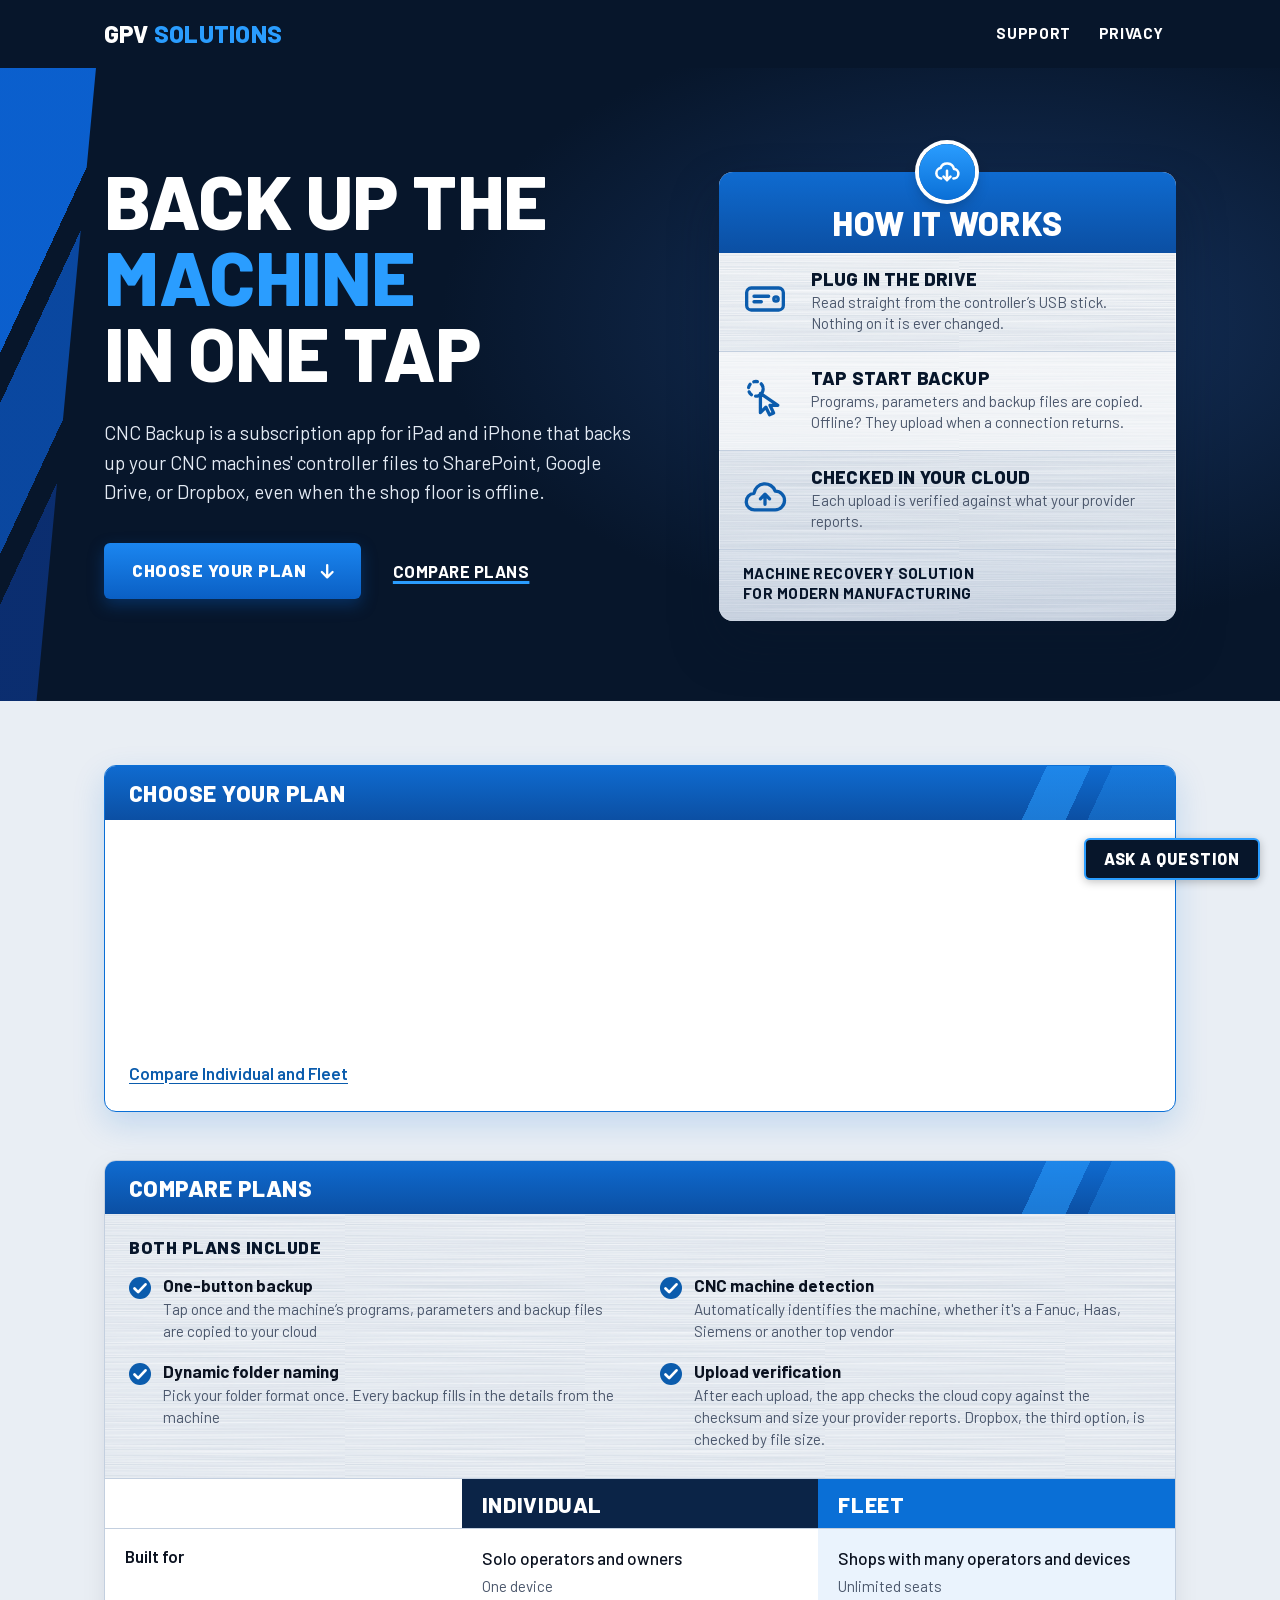
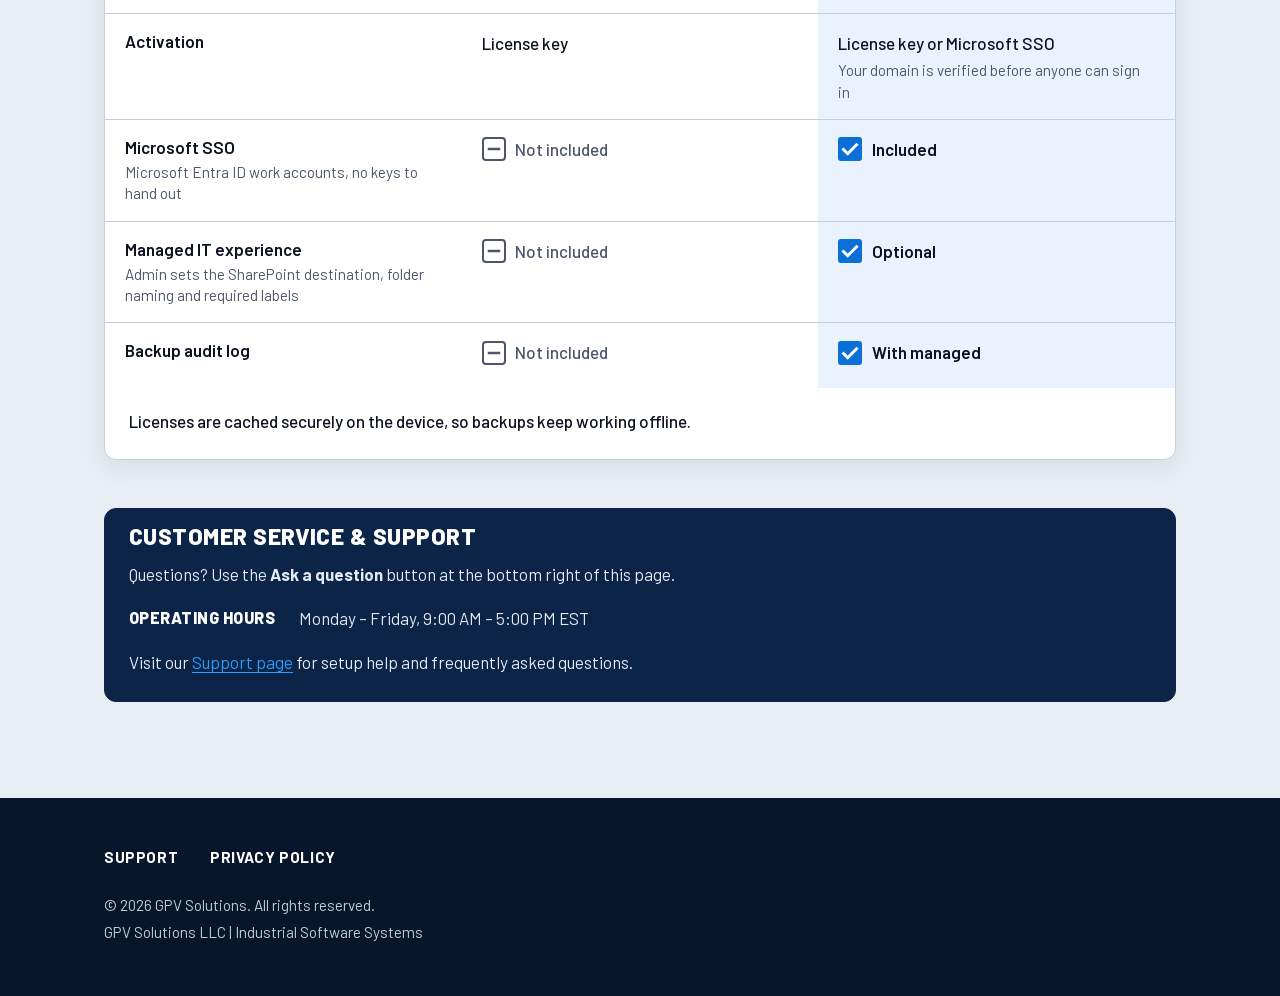
==== commit 70ef57fb: "blue" ====
--- a/index.html
+++ b/index.html
@@ -5,84 +5,70 @@
     <meta name="viewport" content="width=device-width, initial-scale=1.0">
     <title>CNC Backup | GPV Solutions</title>
     <meta name="description" content="CNC Backup is a subscription app for iPad and iPhone that backs up your CNC machines' controller files to SharePoint, Google Drive, or Dropbox, even when the shop floor is offline.">
-    <link rel="preload" href="fonts/HankenGrotesk.woff2" as="font" type="font/woff2" crossorigin>
+    <link rel="preload" href="fonts/Barlow-800.woff2" as="font" type="font/woff2" crossorigin>
     <link rel="stylesheet" href="site.css">
-    <script>try{if(localStorage.getItem("grid")==="off")document.documentElement.dataset.grid="off"}catch(e){}</script>
 </head>
 <body>
 <!--
-THESIS: A Crouwel construction-grid specimen. The page is a drawing sheet: the grid is visible, every edge lands on a cell, and the headline is letterforms built from that grid. It refuses the dark-navy hero with a blue button and a row of feature cards.
-OWN-WORLD: Warm-white sheet, cobalt hairline cells, ink rules, one cobalt plane with a single 45-degree cut. Hanken Grotesk in caps. Letters drawn as rectilinear strokes with chamfered corners on a 5x7 cell box. No shadows, no radii.
-STORY: The visitor sees that one tap copies a machine's files to a verified cloud copy even offline, reads Individual vs Fleet in one table, and picks a plan.
-FIRST VIEWPORT: Giant grid-built BACK / UP letters, a cobalt plane beside UP carrying "The machine, in one tap" and a white Choose-your-plan button, then the lede and a Compare plans link.
-FORM: Crouwel grid specimen, user-pinned (chosen over the assigned signage roll).
+THESIS: Industrial blue. Software for modern CNC manufacturing: deep navy field, electric-blue emphasis, white and brushed-steel panels, no machine photography. It refuses the safety-signage costume and the generic light SaaS page.
+OWN-WORLD: Navy #07162B with diagonal blue facets at the left edge, electric blue #2A9DFF for one word and for focus, white-to-steel gradient cards, blue gradient header bands, Barlow 800 caps for headings and Barlow for messages.
+STORY: The visitor learns that one tap copies a machine's files to a verified cloud copy even offline, sees Individual vs Fleet in one table, and picks a plan from the picker, which leads the page body.
+FIRST VIEWPORT: Navy hero. Left: five-rem caps headline with MACHINE in electric blue, lede, blue Choose-your-plan button, Compare plans link. Right: a steel-white How it works card with a cloud badge, three icon steps and a footer band.
+FORM: Industrial-blue direction from the user's reference mockup. User-pinned, so no concept roll was run by design.
 FINISH: unreviewed and undocumented is unfinished; this build ends with the finish review, the verdict, and DESIGN.md
 -->
 
     <svg width="0" height="0" style="position:absolute" aria-hidden="true" focusable="false">
-        <symbol id="yes" viewBox="0 0 24 24"><rect width="24" height="24" style="fill:var(--mk-bg)"/><path d="M5.5 12.5l4.2 4.2L18.5 7.8" style="fill:none;stroke:var(--mk-fg);stroke-width:3;stroke-linecap:square"/></symbol>
-        <symbol id="no" viewBox="0 0 24 24"><rect x="1" y="1" width="22" height="22" style="fill:none;stroke:var(--mk-fg);stroke-width:2"/><path d="M7 12h10" style="fill:none;stroke:var(--mk-fg);stroke-width:2.5;stroke-linecap:square"/></symbol>
+        <symbol id="yes" viewBox="0 0 24 24"><rect width="24" height="24" rx="3" style="fill:var(--mk-bg)"/><path d="M5.5 12.5l4.2 4.2L18.5 7.8" style="fill:none;stroke:var(--mk-fg);stroke-width:3;stroke-linecap:square"/></symbol>
+        <symbol id="no" viewBox="0 0 24 24"><rect x="1" y="1" width="22" height="22" rx="3" style="fill:none;stroke:var(--mk-fg);stroke-width:2"/><path d="M7 12h10" style="fill:none;stroke:var(--mk-fg);stroke-width:2.5;stroke-linecap:square"/></symbol>
     </svg>
 
-    <div class="sheet">
-        <div class="masthead">
-            <a class="wordmark" href="index.html">GPV Solutions</a>
+    <div class="topbar">
+        <div class="topbar-inner">
+            <a class="wordmark" href="index.html">GPV <span>Solutions</span></a>
             <nav aria-label="Site">
                 <a href="support.html">Support</a>
                 <a href="privacy.html">Privacy</a>
-                <button class="grid-toggle" type="button" aria-pressed="true" aria-label="Construction grid"><svg viewBox="0 0 16 16" aria-hidden="true"><path d="M1 1h14v14H1z"/><path class="v" d="M8 1v14M1 8h14"/></svg><span>Grid</span></button>
             </nav>
         </div>
+    </div>
 
-        <main>
-            <section class="hero">
-                <h1 class="sr-only">Back up the machine in one tap</h1>
-                <div class="word" aria-hidden="true"><svg class="glyph" viewBox="0 0 5 7" style="--i:0"><path d="M.65 .65V6.35H3.2L4.35 5.2V4.4L3.2 3.5L4.35 2.6V1.8L3.2 .65Z M.65 3.5H3.2" pathLength="1"/></svg><svg class="glyph" viewBox="0 0 5 7" style="--i:1"><path d="M.65 6.35V1.8L1.8 .65H3.2L4.35 1.8V6.35 M.65 3.8H4.35" pathLength="1"/></svg><svg class="glyph" viewBox="0 0 5 7" style="--i:2"><path d="M4.35 .65H1.8L.65 1.8V5.2L1.8 6.35H4.35" pathLength="1"/></svg><svg class="glyph" viewBox="0 0 5 7" style="--i:3"><path d="M.65 .65V6.35 M1.3 3.5L4.35 .65 M1.3 3.5L4.35 6.35" pathLength="1"/></svg></div>
-                <div class="row2">
-                    <div class="word" aria-hidden="true"><svg class="glyph" viewBox="0 0 5 7" style="--i:4"><path d="M.65 .65V5.2L1.8 6.35H3.2L4.35 5.2V.65" pathLength="1"/></svg><svg class="glyph" viewBox="0 0 5 7" style="--i:5"><path d="M.65 6.35V.65H3.2L4.35 1.8V3L3.2 4.15H.65" pathLength="1"/></svg></div>
-                    <div class="plane">
-                        <strong class="plane-name">CNC Backup</strong>
-                        <p>The machine, in one tap.</p>
-                        <a class="btn" href="#plans">Choose your plan <svg viewBox="0 0 24 24" aria-hidden="true"><path d="M12 3v17M5 13l7 7 7-7"/></svg></a>
+    <main>
+        <section class="hero">
+            <div class="hero-inner">
+                <div>
+                    <h1>Back up the <em>machine</em> in one tap</h1>
+                    <p class="lede">CNC Backup is a subscription app for iPad and iPhone that backs up your CNC machines' controller files to SharePoint, Google Drive, or Dropbox, even when the shop floor is offline.</p>
+                    <div class="hero-actions">
+                        <a class="btn" href="#plans">Choose your plan <svg viewBox="0 0 24 24" aria-hidden="true"><path d="M12 4v15M5 13l7 7 7-7"/></svg></a>
+                        <a class="text-link" href="#compare">Compare plans</a>
                     </div>
                 </div>
-                <div class="intro">
-                    <p>CNC Backup is a subscription app for iPad and iPhone that backs up your CNC machines' controller files to SharePoint, Google Drive, or Dropbox, even when the shop floor is offline.</p>
-                    <a href="#compare">Compare plans</a>
-                </div>
-            </section>
 
-            <ol class="steps">
-                <li><svg class="num" viewBox="0 0 5 7" aria-hidden="true"><path d="M1.2 1.9L2.5 .65V6.35 M.9 6.35H4.1"/></svg><div><strong>Plug in the drive</strong><span>Read straight from the controller&rsquo;s USB stick. Nothing on it is ever changed.</span></div></li>
-                <li><svg class="num" viewBox="0 0 5 7" aria-hidden="true"><path d="M.65 1.8L1.8 .65H3.2L4.35 1.8V2.8L.65 6.35H4.35"/></svg><div><strong>Tap Start Backup</strong><span>Programs, parameters and backup files are copied. Offline? They upload when a connection returns.</span></div></li>
-                <li><svg class="num" viewBox="0 0 5 7" aria-hidden="true"><path d="M.65 .65H4.35V2.8L3.2 3.5L4.35 4.2V5.2L3.2 6.35H.65 M2 3.5H3.2"/></svg><div><strong>Checked in your cloud</strong><span>Each upload is verified against what your provider reports.</span></div></li>
-            </ol>
+                <aside class="tag" aria-labelledby="tag-title">
+                    <span class="tag-badge" aria-hidden="true"><svg viewBox="0 0 24 24"><path d="M7 17.5A4.5 4.5 0 0 1 6.5 8.6 6 6 0 0 1 18 9.5a4 4 0 0 1-.5 8"/><path d="M12 11v8M9 16l3 3 3-3"/></svg></span>
+                    <h2 class="tag-head" id="tag-title">How it works</h2>
+                    <ol class="steps">
+                        <li>
+                            <span class="pict"><svg viewBox="0 0 24 24" aria-hidden="true"><rect x="2" y="6" width="20" height="12" rx="2.5"/><path d="M6 10.5h8M6 13.5h4"/><circle cx="18" cy="12" r="1.2"/></svg></span>
+                            <div><strong>Plug in the drive</strong><span>Read straight from the controller&rsquo;s USB stick. Nothing on it is ever changed.</span></div>
+                        </li>
+                        <li>
+                            <span class="pict"><svg viewBox="0 0 24 24" aria-hidden="true"><circle cx="7" cy="7" r="4" stroke-dasharray="2 2.4"/><path d="M9.5 9.5V20l3-3 2 4.2 2.2-1-2-4.2H19z"/></svg></span>
+                            <div><strong>Tap Start Backup</strong><span>Programs, parameters and backup files are copied. Offline? They upload when a connection returns.</span></div>
+                        </li>
+                        <li>
+                            <span class="pict"><svg viewBox="0 0 24 24" aria-hidden="true"><path d="M6.5 19A4.5 4.5 0 0 1 6 10 6 6 0 0 1 17.6 8.8 4.6 4.6 0 0 1 17.5 19z"/><path d="M12 16v-5M9.5 13l2.5-2.5 2.5 2.5"/></svg></span>
+                            <div><strong>Checked in your cloud</strong><span>Each upload is verified against what your provider reports.</span></div>
+                        </li>
+                    </ol>
+                    <p class="tag-foot">Machine Recovery Solution for Modern Manufacturing</p>
+                </aside>
+            </div>
+        </section>
 
-            <section class="panel" id="compare" aria-labelledby="compare-h">
-                <h2 id="compare-h">Compare plans</h2>
-                <div class="includes">
-            <h3>Both plans include</h3>
-            <ul>
-                <li><strong>One-button backup</strong><span>Tap once and the machine&rsquo;s programs, parameters and backup files are copied to your cloud</span></li>
-                <li><strong>CNC machine detection</strong><span>Automatically identifies the machine, whether it's a Fanuc, Haas, Siemens or another top vendor</span></li>
-                <li><strong>Dynamic folder naming</strong><span>Pick your folder format once. Every backup fills in the details from the machine</span></li>
-                <li><strong>Upload verification</strong><span>After each upload, the app checks the cloud copy against the checksum and size your provider reports. Dropbox, the third option, is checked by file size.</span></li></ul>
-                </div>
-                <table class="plans-table">
-                    <caption class="sr-only">Individual and Fleet plans compared</caption>
-                    <thead><tr><td></td><th scope="col">Individual</th><th scope="col" class="fleet">Fleet</th></tr></thead>
-                    <tbody>
-                        <tr><th scope="row">Built for</th><td data-label="Individual">Solo operators and owners<small>One device</small></td><td class="fleet" data-label="Fleet">Shops with many operators and devices<small>Unlimited seats</small></td></tr>
-                        <tr><th scope="row">Activation</th><td data-label="Individual">License key</td><td class="fleet" data-label="Fleet">License key or Microsoft SSO<small>Your domain is verified before anyone can sign in</small></td></tr>
-                        <tr><th scope="row">Microsoft SSO<small>Microsoft Entra ID work accounts, no keys to hand out</small></th><td data-label="Individual"><span class="no"><svg class="mark off" aria-hidden="true"><use href="#no"/></svg>Not included</span></td><td class="fleet" data-label="Fleet"><span class="yes"><svg class="mark" aria-hidden="true"><use href="#yes"/></svg>Included</span></td></tr>
-                        <tr><th scope="row">Managed IT experience<small>Admin sets the SharePoint destination, folder naming and required labels</small></th><td data-label="Individual"><span class="no"><svg class="mark off" aria-hidden="true"><use href="#no"/></svg>Not included</span></td><td class="fleet" data-label="Fleet"><span class="yes"><svg class="mark" aria-hidden="true"><use href="#yes"/></svg>Optional</span></td></tr>
-                        <tr><th scope="row">Backup audit log</th><td data-label="Individual"><span class="no"><svg class="mark off" aria-hidden="true"><use href="#no"/></svg>Not included</span></td><td class="fleet" data-label="Fleet"><span class="yes"><svg class="mark" aria-hidden="true"><use href="#yes"/></svg>With managed</span></td></tr>
-                    </tbody>
-                </table>
-                <p class="table-note">Licenses are cached securely on the device, so backups keep working offline.</p>
-            </section>
-
-            <section class="panel" id="plans" aria-labelledby="plans-h">
+        <div class="wrap">
+            <section class="sign picker" id="plans" aria-labelledby="plans-h">
                 <h2 id="plans-h">Choose your plan</h2>
                 <div class="stripe-slot">
                     <script async src="https://js.stripe.com/v3/pricing-table.js"></script>
@@ -90,11 +76,36 @@
                     publishable-key="pk_live_51Txz4TRRQgyeLbVDjcvclPk71nk8FuPgLE66whUnfpc3ymWuk6MOsaTriy6uQt2qpFPwfPW4QoSf4fsJdfJip7LT007rdh4G5H">
                     </stripe-pricing-table>
                 </div>
+                <p class="picker-note"><a href="#compare">Compare Individual and Fleet</a></p>
             </section>
 
-            <section class="panel hours" aria-labelledby="support-h">
+            <section class="sign" id="compare" aria-labelledby="compare-h">
+                <h2 id="compare-h">Compare plans</h2>
+                <div class="includes">
+                    <h3>Both plans include</h3>
+                    <ul>
+                        <li><strong>One-button backup</strong><span>Tap once and the machine&rsquo;s programs, parameters and backup files are copied to your cloud</span></li>
+                        <li><strong>CNC machine detection</strong><span>Automatically identifies the machine, whether it's a Fanuc, Haas, Siemens or another top vendor</span></li>
+                        <li><strong>Dynamic folder naming</strong><span>Pick your folder format once. Every backup fills in the details from the machine</span></li>
+                        <li><strong>Upload verification</strong><span>After each upload, the app checks the cloud copy against the checksum and size your provider reports. Dropbox, the third option, is checked by file size.</span></li></ul>
+                </div>
+                <table class="plans-table" role="table">
+                    <caption class="sr-only">Individual and Fleet plans compared</caption>
+                    <thead role="rowgroup"><tr role="row"><td role="presentation"></td><th role="columnheader" scope="col">Individual</th><th role="columnheader" scope="col" class="fleet">Fleet</th></tr></thead>
+                    <tbody role="rowgroup">
+                        <tr role="row"><th role="rowheader" scope="row">Built for</th><td role="cell">Solo operators and owners<small>One device</small></td><td role="cell" class="fleet">Shops with many operators and devices<small>Unlimited seats</small></td></tr>
+                        <tr role="row"><th role="rowheader" scope="row">Activation</th><td role="cell">License key</td><td role="cell" class="fleet">License key or Microsoft SSO<small>Your domain is verified before anyone can sign in</small></td></tr>
+                        <tr role="row"><th role="rowheader" scope="row">Microsoft SSO<small>Microsoft Entra ID work accounts, no keys to hand out</small></th><td role="cell"><span class="no"><svg class="mark off" aria-hidden="true"><use href="#no"/></svg>Not included</span></td><td role="cell" class="fleet"><span class="yes"><svg class="mark" aria-hidden="true"><use href="#yes"/></svg>Included</span></td></tr>
+                        <tr role="row"><th role="rowheader" scope="row">Managed IT experience<small>Admin sets the SharePoint destination, folder naming and required labels</small></th><td role="cell"><span class="no"><svg class="mark off" aria-hidden="true"><use href="#no"/></svg>Not included</span></td><td role="cell" class="fleet"><span class="yes"><svg class="mark" aria-hidden="true"><use href="#yes"/></svg>Optional</span></td></tr>
+                        <tr role="row"><th role="rowheader" scope="row">Backup audit log</th><td role="cell"><span class="no"><svg class="mark off" aria-hidden="true"><use href="#no"/></svg>Not included</span></td><td role="cell" class="fleet"><span class="yes"><svg class="mark" aria-hidden="true"><use href="#yes"/></svg>With managed</span></td></tr>
+                    </tbody>
+                </table>
+                <p class="table-note">Licenses are cached securely on the device, so backups keep working offline.</p>
+            </section>
+
+            <section class="sign hours" aria-labelledby="support-h">
                 <h2 id="support-h">Customer Service &amp; Support</h2>
-                <div class="panel-body">
+                <div class="sign-body">
                     <p>Questions? Use the <strong>Ask a question</strong> button at the bottom right of this page.</p>
                     <dl>
                         <dt>Operating Hours</dt>
@@ -103,23 +114,17 @@
                     <p>Visit our <a href="support.html">Support page</a> for setup help and frequently asked questions.</p>
                 </div>
             </section>
-        </main>
-    </div>
+        </div>
+    </main>
 
     <footer class="site-foot">
-        <div class="foot-in">
+        <div class="site-foot-inner">
             <nav aria-label="Footer"><a href="support.html">Support</a><a href="privacy.html">Privacy Policy</a></nav>
             <p>&copy; 2026 GPV Solutions. All rights reserved.</p>
             <p>GPV Solutions LLC | Industrial Software Systems</p>
         </div>
     </footer>
 
-    <script>
-    (function(){var b=document.querySelector(".grid-toggle"),h=document.documentElement;if(!b)return;
-    b.setAttribute("aria-pressed",h.dataset.grid==="off"?"false":"true");
-    b.addEventListener("click",function(){var off=h.dataset.grid!=="off";if(off)h.dataset.grid="off";else delete h.dataset.grid;
-    b.setAttribute("aria-pressed",off?"false":"true");try{localStorage.setItem("grid",off?"off":"on")}catch(e){}});})();
-    </script>
     <script src="contact.js" defer></script>
 </body>
 </html>
--- a/site.css
+++ b/site.css
@@ -1,222 +1,246 @@
-/* CNC Backup site: Crouwel-style construction grid. Every edge sits on a cell. */
-
-@font-face {
-    font-family: "Hanken Grotesk"; font-weight: 400 800; font-display: swap;
-    src: url("fonts/HankenGrotesk.woff2") format("woff2");
-}
+/* CNC Backup site: industrial blue. Deep navy, electric blue, white, brushed-steel panels. */
+
+@font-face { font-family: "Barlow"; font-weight: 400; font-display: swap; src: url("fonts/Barlow-400.woff2") format("woff2"); }
+@font-face { font-family: "Barlow"; font-weight: 500; font-display: swap; src: url("fonts/Barlow-500.woff2") format("woff2"); }
+@font-face { font-family: "Barlow"; font-weight: 600; font-display: swap; src: url("fonts/Barlow-600.woff2") format("woff2"); }
+@font-face { font-family: "Barlow"; font-weight: 700; font-display: swap; src: url("fonts/Barlow-700.woff2") format("woff2"); }
+@font-face { font-family: "Barlow"; font-weight: 800; font-display: swap; src: url("fonts/Barlow-800.woff2") format("woff2"); }
 
 :root {
-    --u: 24px;
-    --ink: #0B0B0F;
-    --paper: #FBFBF9;
+    --grain: url("data:image/svg+xml,%3Csvg xmlns='http://www.w3.org/2000/svg' width='240' height='240'%3E%3Cfilter id='g' x='0' y='0' width='100%25' height='100%25'%3E%3CfeTurbulence type='fractalNoise' baseFrequency='0.004 0.85' numOctaves='2' seed='7'/%3E%3CfeColorMatrix values='0 0 0 0 0.12  0 0 0 0 0.2  0 0 0 0 0.32  0 0 0 0.28 -0.05'/%3E%3C/filter%3E%3Crect width='100%25' height='100%25' filter='url(%23g)'/%3E%3C/svg%3E");
+    --navy: #07162B;
+    --navy-2: #0B2447;
+    --blue: #0B5CAD;
+    --electric: #2A9DFF;
+    --electric-deep: #0A6FD6;
+    --steel: #DCE3EC;
+    --steel-light: #F1F4F8;
+    --ground: #E9EEF4;
     --white: #FFFFFF;
-    --cobalt: #1D3BFF;
-    --wash: #EEF1FF;
-    --grid: #D3DAFF;
-    --muted: #4B4F5C;
-    --sans: "Hanken Grotesk", "Helvetica Neue", Helvetica, Arial, sans-serif;
-}
-@media (min-width: 700px)  { :root { --u: 28px; } }
-@media (min-width: 900px)  { :root { --u: 32px; } }
-@media (min-width: 1100px) { :root { --u: 36px; } }
-@media (min-width: 1240px) { :root { --u: 40px; } }
+    --ink: #0B1220;
+    --muted: #4A566B;
+    --edge: #C3CFDF;
+    --sans: "Barlow", system-ui, -apple-system, "Segoe UI", sans-serif;
+}
 
 * { box-sizing: border-box; }
-html { scroll-behavior: smooth; scroll-padding-top: calc(var(--u) * 2); }
-body { margin: 0; background: var(--paper); color: var(--ink); font: 400 1.0625rem/1.55 var(--sans); }
-
-a { color: var(--cobalt); text-underline-offset: 0.2em; text-decoration-thickness: 2px; }
-a:hover { color: var(--ink); }
-:focus-visible { outline: 3px solid var(--cobalt); outline-offset: 3px; }
+html { scroll-behavior: smooth; scroll-padding-top: 1rem; }
+body { margin: 0; background: var(--ground); color: var(--ink); font: 400 1.0625rem/1.6 var(--sans); }
+
+a { color: var(--blue); text-underline-offset: 0.18em; }
+a:hover { color: var(--navy); }
+:focus-visible { outline: 3px solid var(--electric); outline-offset: 3px; }
 .sr-only { position: absolute; width: 1px; height: 1px; overflow: hidden; clip: rect(0 0 0 0); white-space: nowrap; }
 
-/* ---------- The sheet: the visible construction grid ---------- */
-.sheet {
-    width: min(round(down, 100%, var(--u)), calc(var(--u) * 28));
-    margin: 0 auto;
-    background-image:
-        linear-gradient(var(--grid) 1px, transparent 1px),
-        linear-gradient(90deg, var(--grid) 1px, transparent 1px);
-    background-size: var(--u) var(--u);
-    border-left: 1px solid var(--grid); border-right: 1px solid var(--grid);
-    padding-inline: var(--u);
-}
-@supports not (width: round(down, 100%, 1px)) { .sheet { width: min(100%, calc(var(--u) * 28)); } }
-html[data-grid="off"] .sheet { background-image: none; border-color: transparent; }
-
-.grid-toggle {
-    display: inline-flex; align-items: center; gap: 0.6em; min-height: 44px; padding: 0 0.9em;
-    background: transparent; color: var(--ink); border: 2px solid var(--ink); border-radius: 0;
-    font: 700 0.8rem/1 var(--sans); letter-spacing: 0.1em; text-transform: uppercase; cursor: pointer;
-}
-.grid-toggle:hover { background: var(--ink); color: var(--white); }
-.grid-toggle svg { width: 16px; height: 16px; stroke: currentColor; fill: none; stroke-width: 2; stroke-linecap: square; }
-.grid-toggle[aria-pressed="false"] svg path.v { display: none; }
-.grid-toggle[aria-pressed="false"] { background: var(--ink); color: var(--white); }
-
-/* ---------- Header row ---------- */
-.masthead { height: calc(var(--u) * 2); display: flex; align-items: center; justify-content: space-between; gap: 1rem; border-bottom: 2px solid var(--ink); background: var(--paper); margin-inline: calc(var(--u) * -1); padding-inline: var(--u); }
-.wordmark { font: 800 0.95rem/1 var(--sans); letter-spacing: 0.14em; text-transform: uppercase; color: var(--ink); text-decoration: none; }
-.masthead nav { display: flex; align-items: center; gap: calc(var(--u) * 0.5); }
-.masthead nav a { font: 700 0.8rem/1 var(--sans); letter-spacing: 0.1em; text-transform: uppercase; color: var(--ink); text-decoration: none; padding: 0.9rem 0.25rem; }
-.masthead nav a:hover { color: var(--cobalt); text-decoration: underline; text-decoration-thickness: 2px; }
-
-/* ---------- Hero: letters built from the grid ---------- */
-.hero { padding-block: calc(var(--u) * 2) calc(var(--u) * 2); }
-.word { display: flex; flex-wrap: wrap; gap: var(--u); margin: 0 0 var(--u); }
-.glyph { flex: none; width: calc(var(--u) * 5); height: calc(var(--u) * 7); overflow: visible; }
-.glyph path {
-    fill: none; stroke: var(--ink); stroke-width: 1.3; stroke-linecap: square; stroke-linejoin: miter; stroke-miterlimit: 4;
-    stroke-dasharray: 1 1; stroke-dashoffset: 0;
-    animation: draw 900ms cubic-bezier(0.16, 1, 0.3, 1) both;
-    animation-delay: calc(var(--i, 0) * 110ms);
-}
-@keyframes draw { 0% { stroke-dashoffset: 1; opacity: 0; } 6% { opacity: 1; } 100% { stroke-dashoffset: 0; opacity: 1; } }
-
-.row2 .word { margin: 0; flex: none; }
-.row2 { display: flex; flex-wrap: wrap; gap: var(--u); align-items: stretch; }
-.plane {
-    flex: 1 1 calc(var(--u) * 12); min-height: calc(var(--u) * 7);
-    background: var(--cobalt); color: var(--white);
-    clip-path: polygon(calc(var(--u) * 3) 0, 100% 0, 100% 100%, 0 100%, 0 calc(var(--u) * 3));
-    padding: calc(var(--u) * 3.5) var(--u) var(--u);
-    display: flex; flex-direction: column; justify-content: flex-end; gap: calc(var(--u) * 0.5);
-}
-.plane .btn { margin-top: calc(var(--u) * 0.5); }
-.plane-name { font: 800 clamp(2rem, calc(var(--u) * 1.8), 4rem)/0.95 var(--sans); letter-spacing: -0.02em; text-transform: uppercase; }
-.plane p { margin: 0; font: 700 clamp(1.4rem, calc(var(--u) * 0.95), 2.4rem)/1.05 var(--sans); letter-spacing: -0.01em; text-transform: uppercase; text-wrap: balance; }
+/* ---------- Top bar ---------- */
+.topbar { background: var(--navy); position: relative; z-index: 2; }
+.topbar-inner { max-width: 1120px; margin: 0 auto; padding: 0.9rem 1.5rem; display: flex; align-items: center; justify-content: space-between; gap: 1rem; }
+.wordmark { font: 800 1.5rem/1 var(--sans); letter-spacing: 0.01em; text-transform: uppercase; color: var(--white); text-decoration: none; white-space: nowrap; }
+.wordmark span { color: var(--electric); }
+.topbar nav { display: flex; gap: 0.25rem; }
+.topbar nav a { font: 700 0.95rem/1 var(--sans); letter-spacing: 0.04em; text-transform: uppercase; color: var(--white); text-decoration: none; padding: 0.75rem 0.75rem; }
+.topbar nav a:hover { color: var(--electric); }
+.topbar :focus-visible, .hero :focus-visible, .site-foot :focus-visible, .page-title :focus-visible { outline-color: var(--electric); }
+
+/* ---------- Hero ---------- */
+.hero { position: relative; overflow: hidden; background: radial-gradient(900px 500px at 78% 40%, #16335F 0%, var(--navy) 62%); color: var(--white); }
+.hero::before {
+    content: ""; position: absolute; top: 0; bottom: 0; left: 0; width: clamp(0px, calc((100vw - 1120px) / 2 + 16px), 150px); pointer-events: none;
+    background: linear-gradient(115deg, #0B63D6 0 34%, transparent 34% 40%, #0A4AA6 40% 58%, transparent 58% 64%, #0B2F73 64% 100%);
+    clip-path: polygon(0 0, 100% 0, 38% 100%, 0 100%);
+    opacity: 0.95;
+}
+.hero-inner {
+    position: relative; max-width: 1120px; margin: 0 auto; padding: 4.5rem 1.5rem 5rem;
+    display: grid; grid-template-columns: minmax(0, 1.1fr) minmax(0, 0.9fr); gap: 3.5rem; align-items: center;
+}
+.hero h1 { margin: 0; font: 800 clamp(2.75rem, 6.4vw, 4.75rem)/1 var(--sans); text-transform: uppercase; letter-spacing: -0.005em; text-wrap: balance; }
+.hero h1 em { font-style: normal; color: var(--electric); }
+.hero p.lede { margin: 1.75rem 0 0; max-width: 34rem; font-size: 1.2rem; line-height: 1.55; color: #E3EAF4; text-wrap: pretty; }
+.hero-actions { display: flex; flex-wrap: wrap; align-items: center; gap: 1rem 2rem; margin-top: 2.25rem; }
 
 .btn {
-    align-self: flex-start; display: inline-flex; align-items: center; gap: 0.8rem; min-height: calc(var(--u) * 2); padding: 0 var(--u);
-    background: var(--white); color: var(--ink); border: 0; border-radius: 0; text-decoration: none;
-    font: 800 0.95rem/1 var(--sans); letter-spacing: 0.1em; text-transform: uppercase;
-    transition: background 140ms cubic-bezier(0.16, 1, 0.3, 1), color 140ms cubic-bezier(0.16, 1, 0.3, 1);
-}
-.btn:hover { background: var(--ink); color: var(--white); }
-.btn svg { width: 18px; height: 18px; stroke: currentColor; fill: none; stroke-width: 3; stroke-linecap: square; }
-.plane .btn:focus-visible { outline-color: var(--white); }
-
-.intro { display: flex; flex-wrap: wrap; align-items: center; gap: var(--u); margin-top: calc(var(--u) * 2); padding: var(--u) 0; background: var(--paper); border-block: 2px solid var(--ink); }
-.intro p { flex: 1 1 calc(var(--u) * 14); max-width: calc(var(--u) * 17); margin: 0; font-size: 1.25rem; line-height: 1.5; text-wrap: pretty; }
-.intro a { flex: 0 0 calc(var(--u) * 6); font: 800 0.95rem/1 var(--sans); letter-spacing: 0.1em; text-transform: uppercase; color: var(--ink); }
-
-/* ---------- Steps ---------- */
-.steps { list-style: none; margin: 0 0 calc(var(--u) * 2); padding: 0; display: grid; grid-template-columns: repeat(3, minmax(0, 1fr)); gap: var(--u); }
-.steps li { background: var(--paper); border-top: 2px solid var(--ink); padding: var(--u) 0 0; }
-.num { display: block; width: calc(var(--u) * 2.5); height: calc(var(--u) * 3.5); margin-bottom: var(--u); overflow: visible; fill: none; stroke: var(--cobalt); stroke-width: 1.3; stroke-linecap: square; stroke-linejoin: miter; }
-.steps strong { display: block; font: 800 1.05rem/1.15 var(--sans); letter-spacing: 0.06em; text-transform: uppercase; }
-.steps span { display: block; margin-top: 0.4rem; font-size: 0.95rem; line-height: 1.45; color: var(--muted); }
-
-/* ---------- Panels ---------- */
-.panel { background: var(--white); border: 2px solid var(--ink); margin-bottom: calc(var(--u) * 2); }
-.panel > h2, .panel-title {
-    margin: 0; min-height: calc(var(--u) * 2); display: flex; align-items: center; padding: 0 var(--u);
-    font: 800 1.15rem/1 var(--sans); letter-spacing: 0.12em; text-transform: uppercase; border-bottom: 2px solid var(--ink);
-}
-.panel > h2 { position: relative; }
-.panel > h2::after { content: ""; position: absolute; right: -2px; top: -2px; bottom: 0; width: calc(var(--u) * 3); background: var(--cobalt); clip-path: polygon(calc(var(--u) * 2) 0, 100% 0, 100% 100%, 0 100%); }
-.panel-body { padding: var(--u); }
-.panel-body > :first-child { margin-top: 0; }
-.panel-body > :last-child { margin-bottom: 0; }
-
-.includes { padding: var(--u); border-bottom: 2px solid var(--ink); }
-.includes h3 { margin: 0 0 var(--u); font: 800 1rem/1.1 var(--sans); letter-spacing: 0.1em; text-transform: uppercase; }
-.includes ul { list-style: none; margin: 0; padding: 0; display: grid; grid-template-columns: repeat(2, minmax(0, 1fr)); gap: var(--u) calc(var(--u) * 2); }
-.includes li { position: relative; padding-left: calc(var(--u) * 1.5); }
+    display: inline-flex; align-items: center; gap: 0.75rem; min-height: 56px; padding: 0.9rem 1.5rem 0.9rem 1.75rem;
+    background: linear-gradient(180deg, #1B86F0 0%, #0A5FC4 100%); color: var(--white); border: 0; border-radius: 6px;
+    font: 800 1.1rem/1 var(--sans); letter-spacing: 0.03em; text-transform: uppercase; text-decoration: none;
+    box-shadow: 0 6px 16px rgba(10, 95, 196, 0.35);
+    transition: transform 160ms cubic-bezier(0.16, 1, 0.3, 1), box-shadow 160ms cubic-bezier(0.16, 1, 0.3, 1), background 160ms;
+}
+.btn:hover { color: var(--white); background: linear-gradient(180deg, #3A9BFF 0%, #0B6AD8 100%); transform: translateY(-2px); box-shadow: 0 10px 22px rgba(10, 95, 196, 0.45); }
+.btn:active { transform: translateY(1px); box-shadow: 0 2px 6px rgba(10, 95, 196, 0.4); }
+.btn svg { width: 1.15rem; height: 1.15rem; stroke: currentColor; fill: none; stroke-width: 3; stroke-linecap: round; stroke-linejoin: round; }
+.text-link { font: 700 1.05rem/1 var(--sans); letter-spacing: 0.03em; text-transform: uppercase; color: var(--white); text-decoration-color: var(--electric); text-decoration-thickness: 3px; padding: 1rem 0; }
+.text-link:hover { color: var(--electric); }
+
+/* The "how it works" card */
+.tag {
+    position: relative; margin-top: 32px; background: var(--grain), linear-gradient(180deg, #FFFFFF 0%, var(--steel) 100%);
+    border-radius: 14px; box-shadow: 0 24px 48px rgba(7, 22, 43, 0.4), inset 0 0 0 1px rgba(255, 255, 255, 0.6);
+    animation: tag-in 700ms cubic-bezier(0.16, 1, 0.3, 1) both; color: var(--ink);
+}
+.tag-badge {
+    position: absolute; top: -28px; left: 50%; width: 56px; height: 56px; margin-left: -28px; z-index: 1;
+    display: grid; place-items: center; border-radius: 50%;
+    background: linear-gradient(180deg, #2A9DFF, #0A6FD6); box-shadow: 0 0 0 4px var(--white), 0 6px 14px rgba(7, 22, 43, 0.35);
+}
+.tag-badge svg { width: 28px; height: 28px; fill: none; stroke: var(--white); stroke-width: 2.2; stroke-linecap: round; stroke-linejoin: round; }
+.tag-head {
+    margin: 0; background: linear-gradient(180deg, #0F6BD0, #0B4FA3); color: var(--white); text-align: center;
+    padding: 2.1rem 1rem 0.85rem; border-radius: 14px 14px 0 0;
+    font: 800 2.1rem/1 var(--sans); text-transform: uppercase; letter-spacing: 0.01em;
+}
+.steps { list-style: none; margin: 0; padding: 0; }
+.steps li { display: grid; grid-template-columns: 52px 1fr; gap: 1rem; align-items: center; padding: 1rem 1.5rem; }
+.steps li:nth-child(even) { background: rgba(255, 255, 255, 0.55); }
+.steps li + li { border-top: 1px solid var(--edge); }
+.pict { display: grid; place-items: center; width: 52px; height: 52px; }
+.pict svg { width: 44px; height: 44px; fill: none; stroke: var(--blue); stroke-width: 1.8; stroke-linecap: round; stroke-linejoin: round; }
+.steps strong { display: block; font: 800 1.15rem/1.1 var(--sans); text-transform: uppercase; letter-spacing: 0.01em; color: var(--navy); }
+.steps span { display: block; font-size: 0.95rem; line-height: 1.4; color: var(--muted); margin-top: 0.2rem; }
+.tag-foot {
+    margin: 0; padding: 0.9rem 1.5rem 1.1rem; border-top: 1px solid var(--edge); background: var(--grain), linear-gradient(180deg, #E4EAF2, #D2DAE6); border-radius: 0 0 14px 14px;
+    font: 700 0.95rem/1.3 var(--sans); letter-spacing: 0.03em; text-transform: uppercase; color: var(--navy); text-wrap: balance;
+}
+@keyframes tag-in { from { transform: translateY(18px); } to { transform: translateY(0); } }
+
+/* ---------- Page body ---------- */
+.wrap { max-width: 1120px; margin: 0 auto; padding: 4rem 1.5rem 1rem; }
+.sign { background: var(--white); border: 1px solid var(--edge); border-radius: 12px; overflow: clip; margin-bottom: 3rem; box-shadow: 0 8px 24px rgba(7, 22, 43, 0.08); }
+.sign > h2 {
+    margin: 0; padding: 0.95rem 1.5rem 0.8rem; color: var(--white);
+    background: linear-gradient(115deg, transparent 0 86%, rgba(42, 157, 255, 0.55) 86% 90%, transparent 90% 92%, rgba(42, 157, 255, 0.3) 92% 100%), linear-gradient(180deg, #0F6BD0, #0B4FA3);
+    font: 800 1.45rem/1.1 var(--sans); letter-spacing: 0.02em; text-transform: uppercase;
+}
+.sign-body { padding: 1.5rem; }
+.sign-body > p:first-child { margin-top: 0; }
+.sign-body > p:last-child { margin-bottom: 0; }
+
+.includes { padding: 1.5rem 1.5rem 1.75rem; border-bottom: 1px solid var(--edge); background: var(--grain), var(--steel-light); }
+.includes h3 { margin: 0 0 1rem; font: 800 1.1rem/1.1 var(--sans); letter-spacing: 0.03em; text-transform: uppercase; color: var(--navy); }
+.includes ul { list-style: none; margin: 0; padding: 0; display: grid; grid-template-columns: repeat(2, minmax(0, 1fr)); gap: 1.1rem 2.5rem; }
+.includes li { position: relative; padding-left: 2.1rem; }
 .includes li::before {
-    content: ""; position: absolute; left: 0; top: 0.12rem; width: 1.15rem; height: 1.15rem; background: var(--ink)
-        url("data:image/svg+xml,%3Csvg xmlns='http://www.w3.org/2000/svg' viewBox='0 0 24 24'%3E%3Cpath d='M5.5 12.5l4.2 4.2L18.5 7.8' fill='none' stroke='%23FFFFFF' stroke-width='3' stroke-linecap='square'/%3E%3C/svg%3E") center / 100% no-repeat;
+    content: ""; position: absolute; left: 0; top: 0.2rem; width: 1.4rem; height: 1.4rem; border-radius: 50%; background: var(--blue)
+        url("data:image/svg+xml,%3Csvg xmlns='http://www.w3.org/2000/svg' viewBox='0 0 24 24'%3E%3Cpath d='M6 12.5l4 4L18 8' fill='none' stroke='%23FFFFFF' stroke-width='3' stroke-linecap='round' stroke-linejoin='round'/%3E%3C/svg%3E") center / 100% no-repeat;
 }
 .includes strong { display: block; font-weight: 700; line-height: 1.3; }
-.includes span { display: block; margin-top: 0.2rem; font-size: 0.95rem; line-height: 1.45; color: var(--muted); }
-
-/* ---------- Plan table ---------- */
+.includes span { display: block; margin-top: 0.15rem; font-size: 0.95rem; line-height: 1.45; color: var(--muted); }
+
+/* ---------- Plan comparison ---------- */
 .plans-table { width: 100%; border-collapse: collapse; table-layout: fixed; }
-.plans-table th, .plans-table td { padding: calc(var(--u) * 0.5) var(--u); text-align: left; vertical-align: top; border-top: 2px solid var(--ink); }
-.plans-table thead th, .plans-table thead td { border-top: 0; border-bottom: 2px solid var(--ink); }
-.plans-table thead th { min-height: calc(var(--u) * 2); height: calc(var(--u) * 2); padding-block: 0; vertical-align: middle; font: 800 1.15rem/1 var(--sans); letter-spacing: 0.12em; text-transform: uppercase; border-bottom: 2px solid var(--ink); }
-.plans-table thead th.fleet { background: var(--cobalt); color: var(--white); border-left: 2px solid var(--ink); }
-.plans-table tbody th { width: 34%; font-weight: 700; line-height: 1.3; }
-.plans-table small { display: block; margin-top: 0.2rem; font: 400 0.95rem/1.45 var(--sans); color: var(--muted); }
+.plans-table th, .plans-table td { padding: 1rem 1.25rem; text-align: left; vertical-align: top; border-top: 1px solid var(--edge); }
+.plans-table thead th, .plans-table thead td { border-top: 0; }
+.plans-table thead th { font: 800 1.35rem/1 var(--sans); letter-spacing: 0.03em; text-transform: uppercase; padding: 0.9rem 1.25rem 0.8rem; background: var(--navy-2); color: var(--white); }
+.plans-table thead th.fleet { background: var(--electric-deep); }
+.plans-table tbody th { width: 34%; font: 600 1.0625rem/1.35 var(--sans); }
+.plans-table small { display: block; margin-top: 0.2rem; font: 400 0.95rem/1.4 var(--sans); color: var(--muted); }
+.plans-table td.fleet { background: #EAF3FD; }
 .plans-table td { font-weight: 500; }
-.plans-table td.fleet { background: var(--wash); border-left: 2px solid var(--ink); }
-.plans-table .yes, .plans-table .no { display: inline-flex; align-items: center; gap: 0.6rem; font-weight: 700; }
+.plans-table .yes, .plans-table .no { display: inline-flex; align-items: center; gap: 0.6rem; font-weight: 600; }
 .plans-table .no { color: var(--muted); font-weight: 500; }
-.mark { flex: none; width: 1.3rem; height: 1.3rem; --mk-bg: var(--ink); --mk-fg: var(--white); }
-td.fleet .mark { --mk-bg: var(--cobalt); }
+.mark { flex: none; width: 1.5rem; height: 1.5rem; --mk-bg: var(--navy-2); --mk-fg: var(--white); }
+td.fleet .mark { --mk-bg: var(--electric-deep); }
 .mark.off { --mk-fg: var(--muted); }
-.table-note { margin: 0; padding: var(--u); border-top: 2px solid var(--ink); font-weight: 500; }
-
-.stripe-slot { padding: var(--u); }
+.table-note { margin: 1.25rem 1.5rem 1.5rem; font-weight: 500; }
+
+/* ---------- Plan picker, support block ---------- */
+.sign.picker { border-color: var(--electric-deep); box-shadow: 0 12px 32px rgba(10, 111, 214, 0.18); }
+.stripe-slot { background: var(--white); padding: 1.5rem; }
+.picker-note { margin: 0; padding: 0 1.5rem 1.5rem; font-weight: 600; }
 stripe-pricing-table { display: block; min-height: 12rem; }
-.hours dl { margin: 0 0 1rem; display: grid; grid-template-columns: max-content 1fr; gap: 0.3rem calc(var(--u)); }
-.hours dt { font: 800 0.8rem/1.9 var(--sans); letter-spacing: 0.12em; text-transform: uppercase; }
+.hours dl { margin: 0; display: grid; grid-template-columns: max-content 1fr; gap: 0.35rem 1.5rem; }
+.hours dt { font: 800 1rem/1.6 var(--sans); letter-spacing: 0.03em; text-transform: uppercase; color: var(--navy); }
 .hours dd { margin: 0; }
 
+/* Support is a slim band, not a third card */
+.sign.hours { background: var(--navy-2); border-color: var(--navy-2); color: #E3EAF4; box-shadow: none; }
+.sign.hours > h2 { background: none; padding-bottom: 0.2rem; }
+.sign.hours .sign-body { padding-top: 0.5rem; }
+.sign.hours a { color: var(--electric); }
+.sign.hours a:hover { color: var(--white); }
+.sign.hours dt { color: var(--white); }
+
 /* ---------- Footer ---------- */
-.site-foot { background: var(--ink); color: #D5D6DD; margin-top: calc(var(--u) * 2); }
-.site-foot .foot-in { width: min(round(down, 100%, var(--u)), calc(var(--u) * 28)); margin: 0 auto; padding: calc(var(--u) * 1.5) var(--u) calc(var(--u) * 2); }
-@supports not (width: round(down, 100%, 1px)) { .site-foot .foot-in { width: min(100%, calc(var(--u) * 28)); } }
-.site-foot nav { display: flex; gap: calc(var(--u) * 0.5); margin: 0 -0.5rem calc(var(--u) * 0.5); }
-.site-foot nav a { font: 700 0.8rem/1 var(--sans); letter-spacing: 0.1em; text-transform: uppercase; color: var(--white); text-decoration: none; padding: 0.9rem 0.5rem; }
-.site-foot nav a:hover { color: #9FB0FF; }
-.site-foot :focus-visible { outline-color: var(--white); }
+.site-foot { background: var(--navy); color: #C2CCDB; margin-top: 2rem; }
+.site-foot-inner { max-width: 1120px; margin: 0 auto; padding: 2.5rem 1.5rem 3rem; }
+.site-foot nav { display: flex; gap: 0.5rem; margin: 0 -0.75rem 1rem; }
+.site-foot nav a { font: 700 0.95rem/1 var(--sans); letter-spacing: 0.04em; text-transform: uppercase; color: var(--white); text-decoration: none; padding: 0.75rem; }
+.site-foot nav a:hover { color: var(--electric); }
 .site-foot p { margin: 0.2rem 0; font-size: 0.95rem; }
 
-/* ---------- Document pages ---------- */
-.page-title { padding: calc(var(--u) * 2) var(--u); margin-inline: calc(var(--u) * -1); background: var(--paper); border-bottom: 2px solid var(--ink); margin-bottom: calc(var(--u) * 2); }
-.page-title h1 { margin: 0; font: 800 clamp(2.4rem, calc(var(--u) * 2.4), 5rem)/0.95 var(--sans); letter-spacing: -0.02em; text-transform: uppercase; text-wrap: balance; }
-.page-title p { margin: var(--u) 0 0; font-weight: 600; }
-.page-title .bar { display: block; width: calc(var(--u) * 6); height: calc(var(--u) * 0.5); background: var(--cobalt); margin-top: var(--u); clip-path: polygon(0 0, 100% 0, calc(100% - var(--u) * 0.5) 100%, 0 100%); }
-
-.doc-body { background: var(--white); border: 2px solid var(--ink); padding: calc(var(--u) * 1.5) var(--u) calc(var(--u) * 2); margin-bottom: calc(var(--u) * 2); }
-.doc-body > * { max-width: 44rem; }
-.doc-body h2 { margin: calc(var(--u) * 2) 0 0.75rem; padding-top: 0.9rem; border-top: 2px solid var(--ink); font: 800 1.35rem/1.15 var(--sans); letter-spacing: 0.04em; text-transform: uppercase; text-wrap: balance; }
-.doc-body > :first-child { margin-top: 0; }
+/* ---------- Document pages (support, privacy) ---------- */
+.page-title { position: relative; overflow: hidden; background: radial-gradient(800px 380px at 80% 30%, #16335F 0%, var(--navy) 65%); color: var(--white); }
+.page-title-inner { position: relative; max-width: 1120px; margin: 0 auto; padding: 3rem 1.5rem 3.25rem; }
+.page-title h1 { margin: 0; font: 800 clamp(2.5rem, 6vw, 4rem)/1 var(--sans); text-transform: uppercase; text-wrap: balance; }
+.page-title p { margin: 1rem 0 0; font-weight: 600; color: #C9D6EA; }
+
+.doc { max-width: 1120px; margin: 0 auto; padding: 3rem 1.5rem 0; }
+.doc-body { background: var(--white); border: 1px solid var(--edge); border-radius: 12px; padding: 2.5rem 2rem 3rem; box-shadow: 0 8px 24px rgba(7, 22, 43, 0.08); }
+.doc-body > * { max-width: 44rem; margin-left: auto; margin-right: auto; }
+.doc-body h2 { position: relative; margin-top: 3rem; margin-bottom: 0.75rem; padding-top: 1.1rem; border-top: 1px solid var(--edge); font: 800 1.5rem/1.1 var(--sans); letter-spacing: 0.02em; text-transform: uppercase; text-wrap: balance; }
+.doc-body h2::before { content: ""; position: absolute; top: -2px; left: 0; width: 3rem; height: 3px; background: var(--blue); }
+.doc-body > :first-child, .doc-body > h2:first-child { margin-top: 0; }
 .doc-body p, .doc-body li { text-wrap: pretty; }
 .doc-body ul { padding-left: 1.25rem; }
 .doc-body li { margin-bottom: 0.6rem; }
-.doc-body code { font: 500 0.92em ui-monospace, "SF Mono", Menlo, monospace; background: var(--wash); padding: 0.1em 0.35em; }
-.callout { border: 2px solid var(--ink); background: var(--wash); padding: 0.5rem var(--u); margin: var(--u) 0; }
-.callout p { margin: 0.7rem 0; }
-
-details { border: 2px solid var(--ink); margin-bottom: 0.5rem; background: var(--white); }
-summary { list-style: none; cursor: pointer; padding: 0.9rem 3.5rem 0.9rem 1rem; position: relative; font-weight: 700; line-height: 1.35; }
+.doc-body code { font: 500 0.92em ui-monospace, "SF Mono", Menlo, monospace; background: var(--steel-light); padding: 0.1em 0.35em; border-radius: 3px; }
+.callout { border: 1px solid var(--edge); border-radius: 8px; background: var(--steel-light); padding: 1rem 1.5rem; margin: 1.5rem auto; }
+.callout p { margin: 0.4rem 0; }
+
+details { border: 1px solid var(--edge); border-radius: 8px; margin-bottom: 0.6rem; background: var(--white); overflow: hidden; }
+summary { list-style: none; cursor: pointer; padding: 0.9rem 3.5rem 0.9rem 1.1rem; position: relative; font-weight: 600; line-height: 1.35; }
 summary::-webkit-details-marker { display: none; }
 summary::after {
-    content: ""; position: absolute; right: 1rem; top: 50%; width: 1.4rem; height: 1.4rem; margin-top: -0.7rem;
-    background: linear-gradient(var(--white), var(--white)) center / 12px 2px no-repeat, linear-gradient(var(--white), var(--white)) center / 2px 12px no-repeat, var(--ink);
-}
-details[open] > summary::after { background: linear-gradient(var(--white), var(--white)) center / 12px 2px no-repeat, var(--cobalt); }
-summary:hover, details[open] > summary { background: var(--wash); }
-details > p { margin: 0; padding: 1rem 1rem 1.2rem; border-top: 2px solid var(--ink); }
+    content: ""; position: absolute; right: 1rem; top: 50%; width: 1.5rem; height: 1.5rem; margin-top: -0.75rem; border-radius: 50%;
+    background:
+        linear-gradient(var(--white), var(--white)) center / 10px 2px no-repeat,
+        linear-gradient(var(--white), var(--white)) center / 2px 10px no-repeat,
+        var(--blue);
+}
+details[open] > summary::after { background: linear-gradient(var(--white), var(--white)) center / 10px 2px no-repeat, var(--blue); }
+summary:hover, details[open] > summary { background: var(--steel-light); }
+details > p { margin: 0; padding: 1rem 1.1rem 1.2rem; border-top: 1px solid var(--edge); }
 
 /* ---------- Small screens ---------- */
+@media (max-width: 860px) {
+    .hero-inner { grid-template-columns: minmax(0, 1fr); gap: 3.5rem; padding: 3rem 1.25rem 4rem; }
+    .tag { max-width: 32rem; }
+}
+
 @media (max-width: 640px) {
-    .wordmark { font-size: 0.8rem; white-space: nowrap; }
-    .masthead nav a { font-size: 0.72rem; }
-    .grid-toggle span { display: none; }
-    .steps { grid-template-columns: 1fr; gap: 0; }
-    .steps li { display: grid; grid-template-columns: calc(var(--u) * 3) 1fr; gap: 0 var(--u); padding-bottom: var(--u); }
-    .num { width: calc(var(--u) * 2); height: calc(var(--u) * 2.8); margin: 0; }
+    .topbar-inner { padding: 0.5rem 1rem; }
+    .wordmark { font-size: 1.15rem; }
+    .topbar nav a { padding: 0.9rem 0.5rem; font-size: 0.95rem; }
+    .wrap, .doc { padding-left: 1rem; padding-right: 1rem; }
+    .wrap { padding-top: 2.5rem; }
+    .sign { margin-bottom: 2rem; }
+    .sign > h2 { padding: 0.8rem 1rem 0.65rem; font-size: 1.2rem; }
+    .sign-body, .stripe-slot { padding: 1rem; }
+    .btn { width: 100%; justify-content: space-between; }
+    .hero p.lede { font-size: 1.1rem; }
+    .includes { padding: 1rem; }
     .includes ul { grid-template-columns: 1fr; }
-    .panel > h2 { font-size: 1rem; }
-    .intro p { font-size: 1.125rem; }
+    .steps li { padding: 0.9rem 1rem; }
+    .doc-body { padding: 1.5rem 1.1rem 2rem; }
+    .doc-body h2 { font-size: 1.35rem; }
+    .page-title-inner { padding: 2rem 1rem 2.25rem; }
+    .site-foot-inner { padding-left: 1rem; padding-right: 1rem; }
 
     .plans-table, .plans-table thead, .plans-table tbody { display: block; }
     .plans-table thead td { display: none; }
-    .plans-table thead tr, .plans-table tbody tr { display: grid; grid-template-columns: 1fr 1fr; }
-    .plans-table thead th { display: flex; align-items: center; min-height: calc(var(--u) * 2); height: auto; padding: 0.5rem 0.75rem; font-size: 1rem; }
-    .plans-table tbody tr { border-top: 2px solid var(--ink); }
-    .plans-table tbody th { grid-column: 1 / -1; width: auto; border-top: 0; padding: 1rem 0.75rem 0.3rem; }
+    .plans-table thead tr, .plans-table tbody tr { display: grid; grid-template-columns: minmax(0, 0.85fr) minmax(0, 1.15fr); }
+    .plans-table thead { position: sticky; top: 0; z-index: 3; box-shadow: 0 4px 10px rgba(7, 22, 43, 0.18); }
+    .plans-table thead th { font-size: 1.1rem; padding: 0.7rem 0.75rem; }
+    .plans-table tbody tr { border-top: 1px solid var(--edge); }
+    .plans-table tbody th { grid-column: 1 / -1; width: auto; border-top: 0; padding: 1rem 0.75rem 0.4rem; }
     .plans-table td { border-top: 0; padding: 0.4rem 0.75rem 1rem; font-size: 0.95rem; }
-    .plans-table td::before { content: attr(data-label); display: block; margin-bottom: 0.3rem; font: 800 0.72rem/1 var(--sans); letter-spacing: 0.12em; text-transform: uppercase; color: var(--muted); }
+    .table-note { margin: 1rem; }
     .hours dl { grid-template-columns: 1fr; gap: 0; }
     .hours dd { margin-bottom: 0.75rem; }
 }
 
 @media (prefers-reduced-motion: reduce) {
-    .glyph path { animation: none; }
-    .btn { transition: none; }
+    .tag { animation: none; }
+    .btn, .btn:hover, .btn:active { transition: none; transform: none; }
     html { scroll-behavior: auto; }
 }
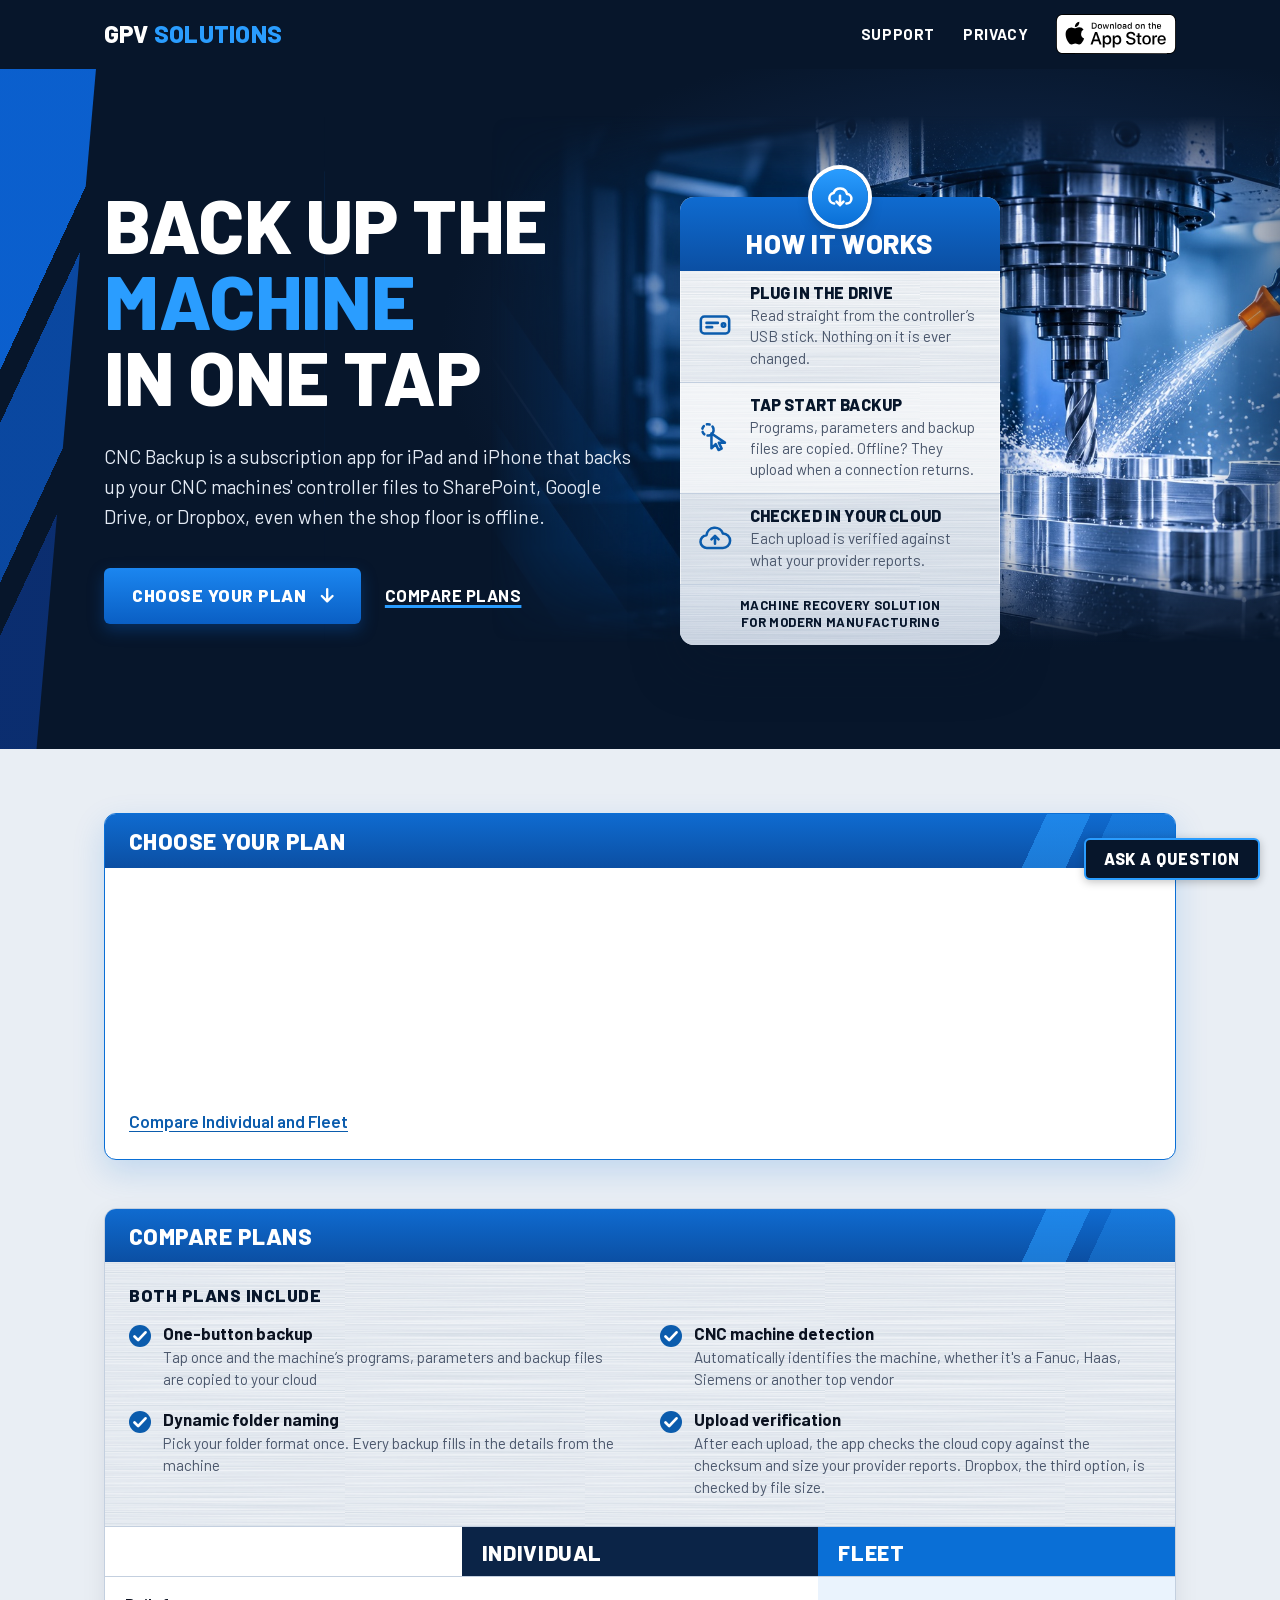
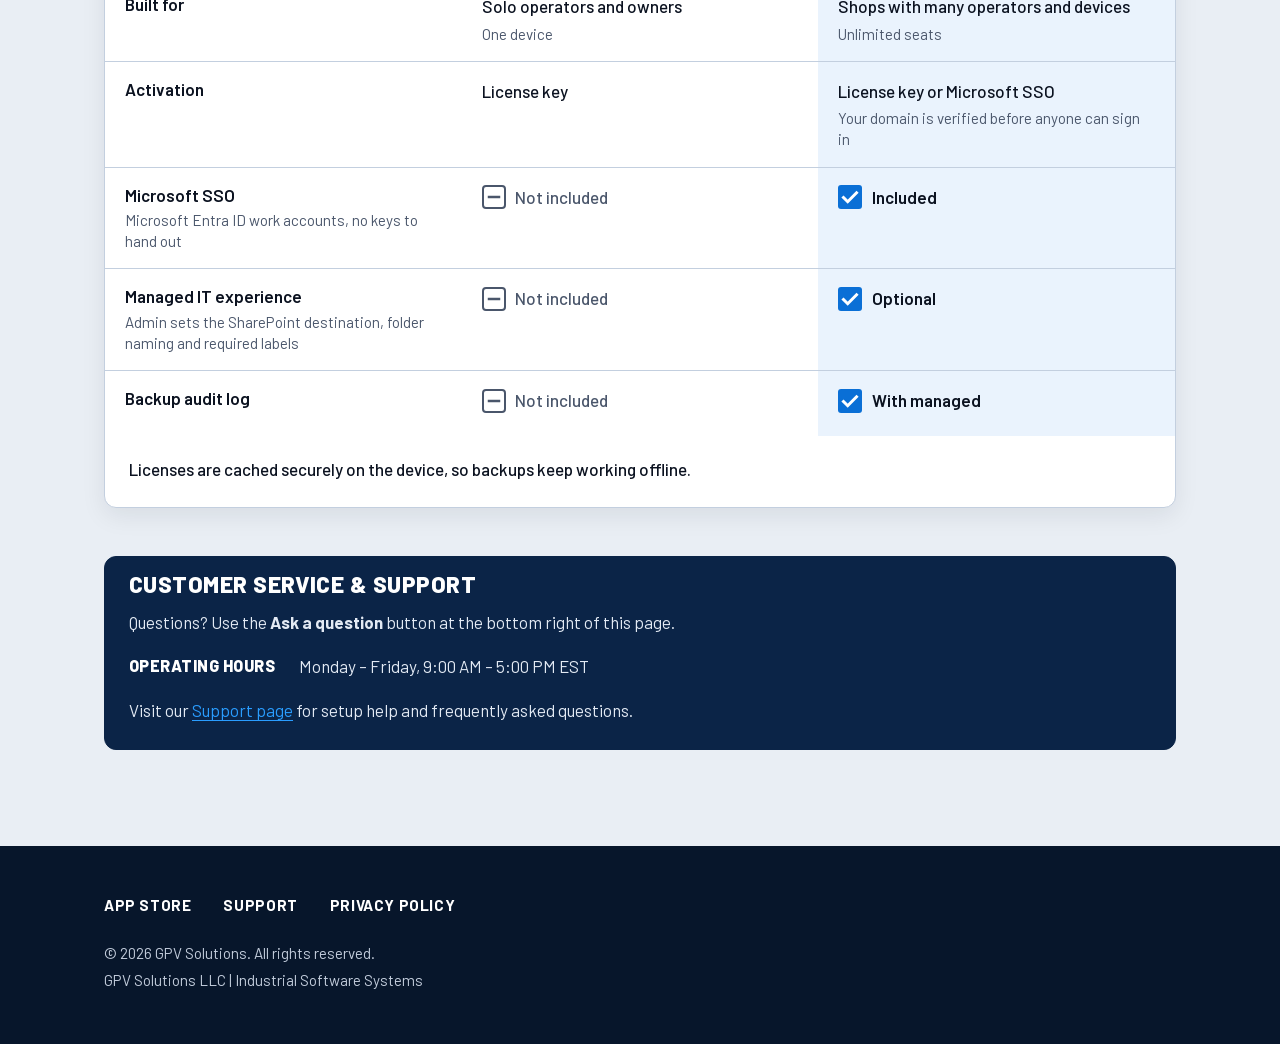
==== commit c6dfa689: "app link" ====
--- a/index.html
+++ b/index.html
@@ -26,10 +26,13 @@
     <div class="topbar">
         <div class="topbar-inner">
             <a class="wordmark" href="index.html">GPV <span>Solutions</span></a>
-            <nav aria-label="Site">
+            <div class="topbar-right">
+                <nav aria-label="Site">
                 <a href="support.html">Support</a>
                 <a href="privacy.html">Privacy</a>
             </nav>
+                <a class="store-badge store-badge--top" href="https://apps.apple.com/us/app/cnc-backup/id6796115289" rel="noopener"><img src="images/app-store-badge.svg" alt="Download on the App Store" width="120" height="40"></a>
+            </div>
         </div>
     </div>
 
@@ -42,6 +45,7 @@
                     <div class="hero-actions">
                         <a class="btn" href="#plans">Choose your plan <svg viewBox="0 0 24 24" aria-hidden="true"><path d="M12 4v15M5 13l7 7 7-7"/></svg></a>
                         <a class="text-link" href="#compare">Compare plans</a>
+                        <a class="store-badge store-badge--hero" href="https://apps.apple.com/us/app/cnc-backup/id6796115289" rel="noopener"><img src="images/app-store-badge.svg" alt="Download on the App Store" width="150" height="50"></a>
                     </div>
                 </div>
 
@@ -119,7 +123,7 @@
 
     <footer class="site-foot">
         <div class="site-foot-inner">
-            <nav aria-label="Footer"><a href="support.html">Support</a><a href="privacy.html">Privacy Policy</a></nav>
+            <nav aria-label="Footer"><a href="https://apps.apple.com/us/app/cnc-backup/id6796115289" rel="noopener">App Store</a><a href="support.html">Support</a><a href="privacy.html">Privacy Policy</a></nav>
             <p>&copy; 2026 GPV Solutions. All rights reserved.</p>
             <p>GPV Solutions LLC | Industrial Software Systems</p>
         </div>
--- a/site.css
+++ b/site.css
@@ -45,19 +45,27 @@
 /* ---------- Hero ---------- */
 .hero { position: relative; overflow: hidden; background: radial-gradient(900px 500px at 78% 40%, #16335F 0%, var(--navy) 62%); color: var(--white); }
 .hero::before {
-    content: ""; position: absolute; top: 0; bottom: 0; left: 0; width: clamp(0px, calc((100vw - 1120px) / 2 + 16px), 150px); pointer-events: none;
+    content: ""; position: absolute; top: 0; bottom: 0; left: 0; width: clamp(0px, calc((100vw - 1120px) / 2 + 16px), 150px); pointer-events: none; z-index: 1;
     background: linear-gradient(115deg, #0B63D6 0 34%, transparent 34% 40%, #0A4AA6 40% 58%, transparent 58% 64%, #0B2F73 64% 100%);
     clip-path: polygon(0 0, 100% 0, 38% 100%, 0 100%);
     opacity: 0.95;
 }
+.hero::after {
+    content: ""; position: absolute; top: 7%; height: 86%; aspect-ratio: 1672 / 941; left: calc(50% + 440px); transform: translateX(-72.7%); pointer-events: none;
+    background: url("images/hero.jpg") center / 100% 100% no-repeat;
+    -webkit-mask-image: linear-gradient(90deg, transparent 16%, #000 36%, #000 85%, transparent 100%), linear-gradient(180deg, transparent 0, #000 14%, #000 74%, transparent 90%);
+    -webkit-mask-composite: source-in;
+    mask-image: linear-gradient(90deg, transparent 16%, #000 36%, #000 85%, transparent 100%), linear-gradient(180deg, transparent 0, #000 14%, #000 74%, transparent 90%);
+    mask-composite: intersect;
+}
 .hero-inner {
-    position: relative; max-width: 1120px; margin: 0 auto; padding: 4.5rem 1.5rem 5rem;
-    display: grid; grid-template-columns: minmax(0, 1.1fr) minmax(0, 0.9fr); gap: 3.5rem; align-items: center;
+    position: relative; z-index: 2; max-width: 1120px; margin: 0 auto; padding: 6rem calc(1.5rem + 11rem) 6.5rem 1.5rem;
+    display: grid; grid-template-columns: minmax(0, 1fr) minmax(0, 20rem); gap: 2.5rem; align-items: center;
 }
 .hero h1 { margin: 0; font: 800 clamp(2.75rem, 6.4vw, 4.75rem)/1 var(--sans); text-transform: uppercase; letter-spacing: -0.005em; text-wrap: balance; }
 .hero h1 em { font-style: normal; color: var(--electric); }
 .hero p.lede { margin: 1.75rem 0 0; max-width: 34rem; font-size: 1.2rem; line-height: 1.55; color: #E3EAF4; text-wrap: pretty; }
-.hero-actions { display: flex; flex-wrap: wrap; align-items: center; gap: 1rem 2rem; margin-top: 2.25rem; }
+.hero-actions { display: flex; flex-wrap: wrap; align-items: center; gap: 1rem 1.5rem; margin-top: 2.25rem; }
 
 .btn {
     display: inline-flex; align-items: center; gap: 0.75rem; min-height: 56px; padding: 0.9rem 1.5rem 0.9rem 1.75rem;
@@ -71,6 +79,12 @@
 .btn svg { width: 1.15rem; height: 1.15rem; stroke: currentColor; fill: none; stroke-width: 3; stroke-linecap: round; stroke-linejoin: round; }
 .text-link { font: 700 1.05rem/1 var(--sans); letter-spacing: 0.03em; text-transform: uppercase; color: var(--white); text-decoration-color: var(--electric); text-decoration-thickness: 3px; padding: 1rem 0; }
 .text-link:hover { color: var(--electric); }
+.store-badge { display: inline-flex; border-radius: 8px; }
+.store-badge img { display: block; height: 50px; width: auto; }
+.store-badge:hover { opacity: 0.85; }
+.store-badge--top img { height: 40px; }
+.store-badge--hero { display: none; }
+.topbar-right { display: flex; align-items: center; gap: 1rem; }
 
 /* The "how it works" card */
 .tag {
@@ -87,19 +101,19 @@
 .tag-head {
     margin: 0; background: linear-gradient(180deg, #0F6BD0, #0B4FA3); color: var(--white); text-align: center;
     padding: 2.1rem 1rem 0.85rem; border-radius: 14px 14px 0 0;
-    font: 800 2.1rem/1 var(--sans); text-transform: uppercase; letter-spacing: 0.01em;
+    font: 800 1.7rem/1 var(--sans); text-transform: uppercase; letter-spacing: 0.01em;
 }
 .steps { list-style: none; margin: 0; padding: 0; }
-.steps li { display: grid; grid-template-columns: 52px 1fr; gap: 1rem; align-items: center; padding: 1rem 1.5rem; }
+.steps li { display: grid; grid-template-columns: 40px 1fr; gap: 0.75rem; align-items: center; padding: 0.8rem 1.1rem; }
 .steps li:nth-child(even) { background: rgba(255, 255, 255, 0.55); }
 .steps li + li { border-top: 1px solid var(--edge); }
-.pict { display: grid; place-items: center; width: 52px; height: 52px; }
-.pict svg { width: 44px; height: 44px; fill: none; stroke: var(--blue); stroke-width: 1.8; stroke-linecap: round; stroke-linejoin: round; }
-.steps strong { display: block; font: 800 1.15rem/1.1 var(--sans); text-transform: uppercase; letter-spacing: 0.01em; color: var(--navy); }
+.pict { display: grid; place-items: center; width: 40px; height: 40px; }
+.pict svg { width: 34px; height: 34px; fill: none; stroke: var(--blue); stroke-width: 1.8; stroke-linecap: round; stroke-linejoin: round; }
+.steps strong { display: block; font: 800 1.02rem/1.1 var(--sans); text-transform: uppercase; letter-spacing: 0.01em; color: var(--navy); }
 .steps span { display: block; font-size: 0.95rem; line-height: 1.4; color: var(--muted); margin-top: 0.2rem; }
 .tag-foot {
-    margin: 0; padding: 0.9rem 1.5rem 1.1rem; border-top: 1px solid var(--edge); background: var(--grain), linear-gradient(180deg, #E4EAF2, #D2DAE6); border-radius: 0 0 14px 14px;
-    font: 700 0.95rem/1.3 var(--sans); letter-spacing: 0.03em; text-transform: uppercase; color: var(--navy); text-wrap: balance;
+    margin: 0; padding: 0.75rem 1rem 0.9rem; border-top: 1px solid var(--edge); background: var(--grain), linear-gradient(180deg, #E4EAF2, #D2DAE6); border-radius: 0 0 14px 14px;
+    font: 700 0.82rem/1.3 var(--sans); letter-spacing: 0.03em; text-transform: uppercase; color: var(--navy); text-wrap: balance; text-align: center;
 }
 @keyframes tag-in { from { transform: translateY(18px); } to { transform: translateY(0); } }
 
@@ -201,8 +215,15 @@
 summary:hover, details[open] > summary { background: var(--steel-light); }
 details > p { margin: 0; padding: 1rem 1.1rem 1.2rem; border-top: 1px solid var(--edge); }
 
+/* ---------- Mid screens: no room for the drill beside the card ---------- */
+@media (max-width: 1100px) {
+    .hero-inner { padding-right: 1.5rem; }
+    .hero::after { left: calc(100% - 120px); opacity: 0.6; }
+}
+
 /* ---------- Small screens ---------- */
 @media (max-width: 860px) {
+    .hero::after { top: 0; height: 100%; left: 0; width: 100%; aspect-ratio: auto; transform: none; background-size: cover; background-position: 70% 40%; opacity: 0.55; -webkit-mask-image: none; mask-image: none; }
     .hero-inner { grid-template-columns: minmax(0, 1fr); gap: 3.5rem; padding: 3rem 1.25rem 4rem; }
     .tag { max-width: 32rem; }
 }
@@ -211,6 +232,8 @@
     .topbar-inner { padding: 0.5rem 1rem; }
     .wordmark { font-size: 1.15rem; }
     .topbar nav a { padding: 0.9rem 0.5rem; font-size: 0.95rem; }
+    .store-badge--top { display: none; }
+    .store-badge--hero { display: inline-flex; }
     .wrap, .doc { padding-left: 1rem; padding-right: 1rem; }
     .wrap { padding-top: 2.5rem; }
     .sign { margin-bottom: 2rem; }
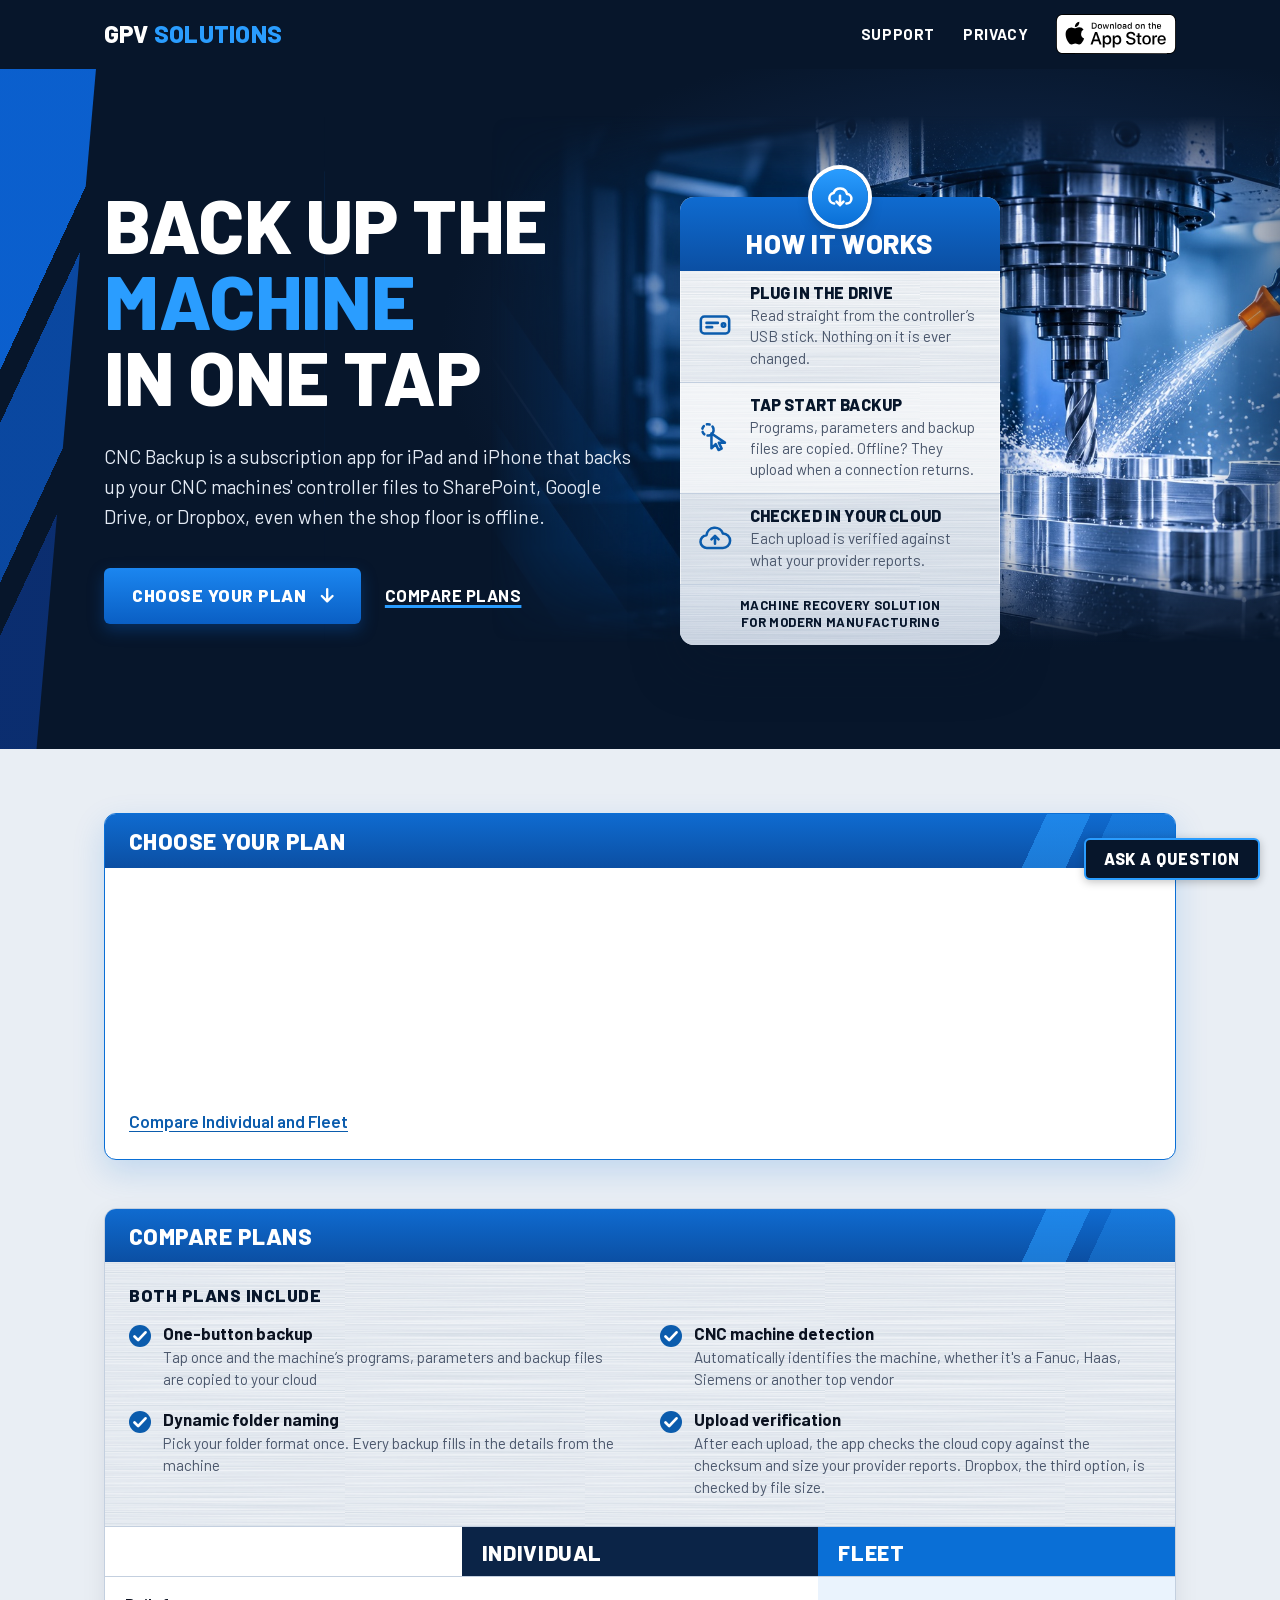
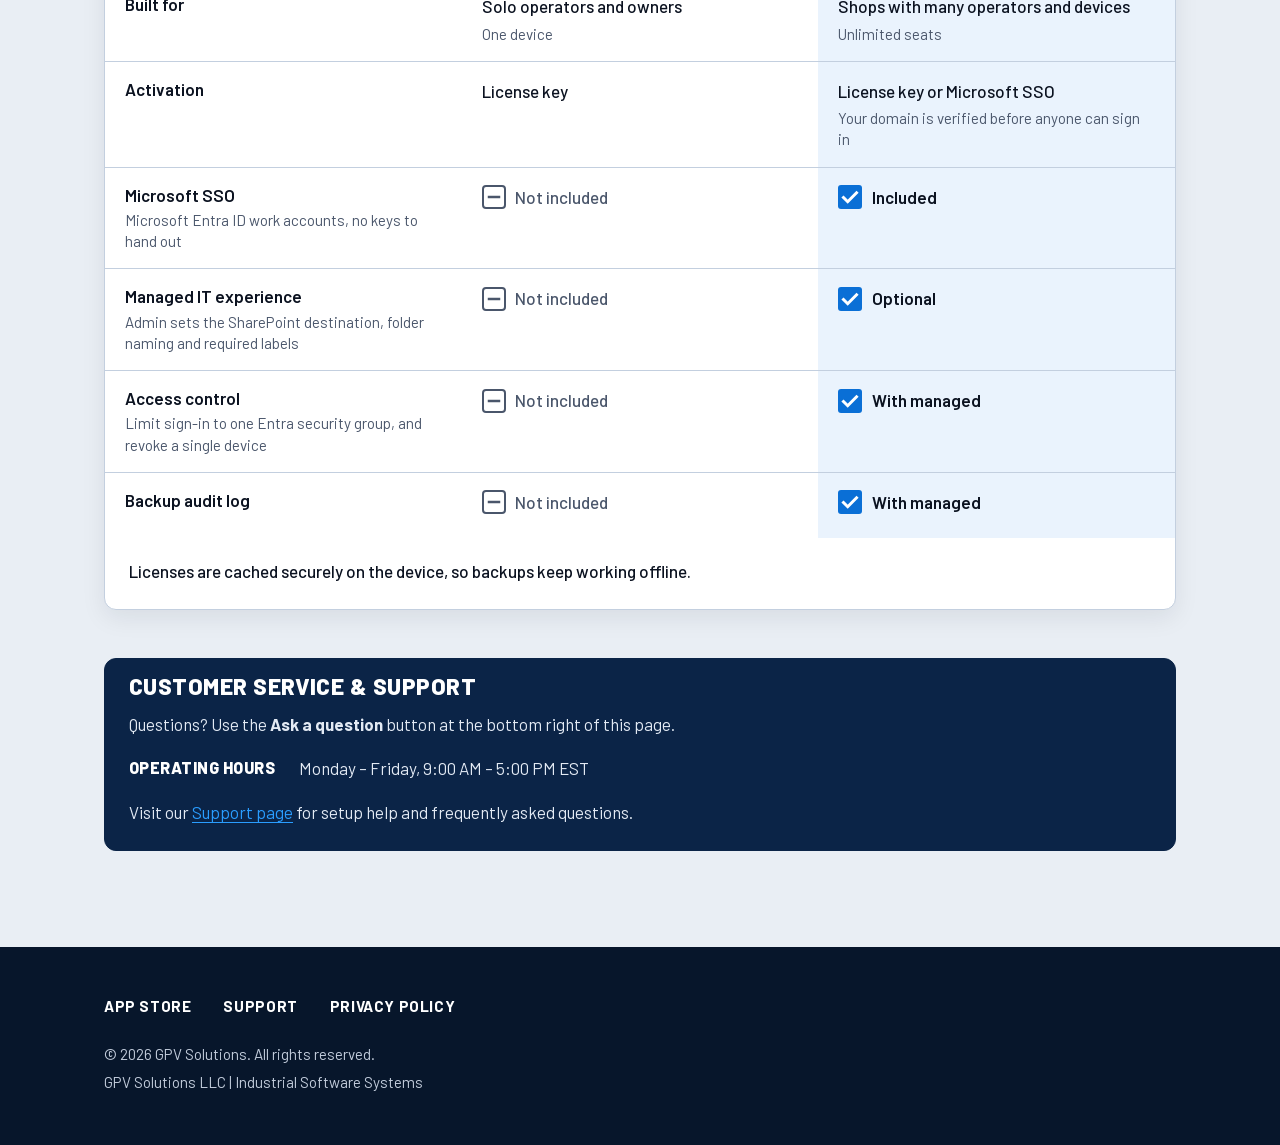
==== commit 04ca2c05: "Site: document Fleet sign-in group limit and device revoke Add an Access control row to the plan com" ====
--- a/index.html
+++ b/index.html
@@ -101,6 +101,7 @@
                         <tr role="row"><th role="rowheader" scope="row">Activation</th><td role="cell">License key</td><td role="cell" class="fleet">License key or Microsoft SSO<small>Your domain is verified before anyone can sign in</small></td></tr>
                         <tr role="row"><th role="rowheader" scope="row">Microsoft SSO<small>Microsoft Entra ID work accounts, no keys to hand out</small></th><td role="cell"><span class="no"><svg class="mark off" aria-hidden="true"><use href="#no"/></svg>Not included</span></td><td role="cell" class="fleet"><span class="yes"><svg class="mark" aria-hidden="true"><use href="#yes"/></svg>Included</span></td></tr>
                         <tr role="row"><th role="rowheader" scope="row">Managed IT experience<small>Admin sets the SharePoint destination, folder naming and required labels</small></th><td role="cell"><span class="no"><svg class="mark off" aria-hidden="true"><use href="#no"/></svg>Not included</span></td><td role="cell" class="fleet"><span class="yes"><svg class="mark" aria-hidden="true"><use href="#yes"/></svg>Optional</span></td></tr>
+                        <tr role="row"><th role="rowheader" scope="row">Access control<small>Limit sign-in to one Entra security group, and revoke a single device</small></th><td role="cell"><span class="no"><svg class="mark off" aria-hidden="true"><use href="#no"/></svg>Not included</span></td><td role="cell" class="fleet"><span class="yes"><svg class="mark" aria-hidden="true"><use href="#yes"/></svg>With managed</span></td></tr>
                         <tr role="row"><th role="rowheader" scope="row">Backup audit log</th><td role="cell"><span class="no"><svg class="mark off" aria-hidden="true"><use href="#no"/></svg>Not included</span></td><td role="cell" class="fleet"><span class="yes"><svg class="mark" aria-hidden="true"><use href="#yes"/></svg>With managed</span></td></tr>
                     </tbody>
                 </table>
--- a/site.css
+++ b/site.css
@@ -83,7 +83,7 @@
 .store-badge img { display: block; height: 50px; width: auto; }
 .store-badge:hover { opacity: 0.85; }
 .store-badge--top img { height: 40px; }
-.store-badge--hero { display: none; }
+.hero .store-badge--hero { display: none; }
 .topbar-right { display: flex; align-items: center; gap: 1rem; }
 
 /* The "how it works" card */
@@ -223,6 +223,8 @@
 
 /* ---------- Small screens ---------- */
 @media (max-width: 860px) {
+    .topbar .store-badge--top { display: none; }
+    .hero .store-badge--hero { display: inline-flex; }
     .hero::after { top: 0; height: 100%; left: 0; width: 100%; aspect-ratio: auto; transform: none; background-size: cover; background-position: 70% 40%; opacity: 0.55; -webkit-mask-image: none; mask-image: none; }
     .hero-inner { grid-template-columns: minmax(0, 1fr); gap: 3.5rem; padding: 3rem 1.25rem 4rem; }
     .tag { max-width: 32rem; }
@@ -232,8 +234,6 @@
     .topbar-inner { padding: 0.5rem 1rem; }
     .wordmark { font-size: 1.15rem; }
     .topbar nav a { padding: 0.9rem 0.5rem; font-size: 0.95rem; }
-    .store-badge--top { display: none; }
-    .store-badge--hero { display: inline-flex; }
     .wrap, .doc { padding-left: 1rem; padding-right: 1rem; }
     .wrap { padding-top: 2.5rem; }
     .sign { margin-bottom: 2rem; }
